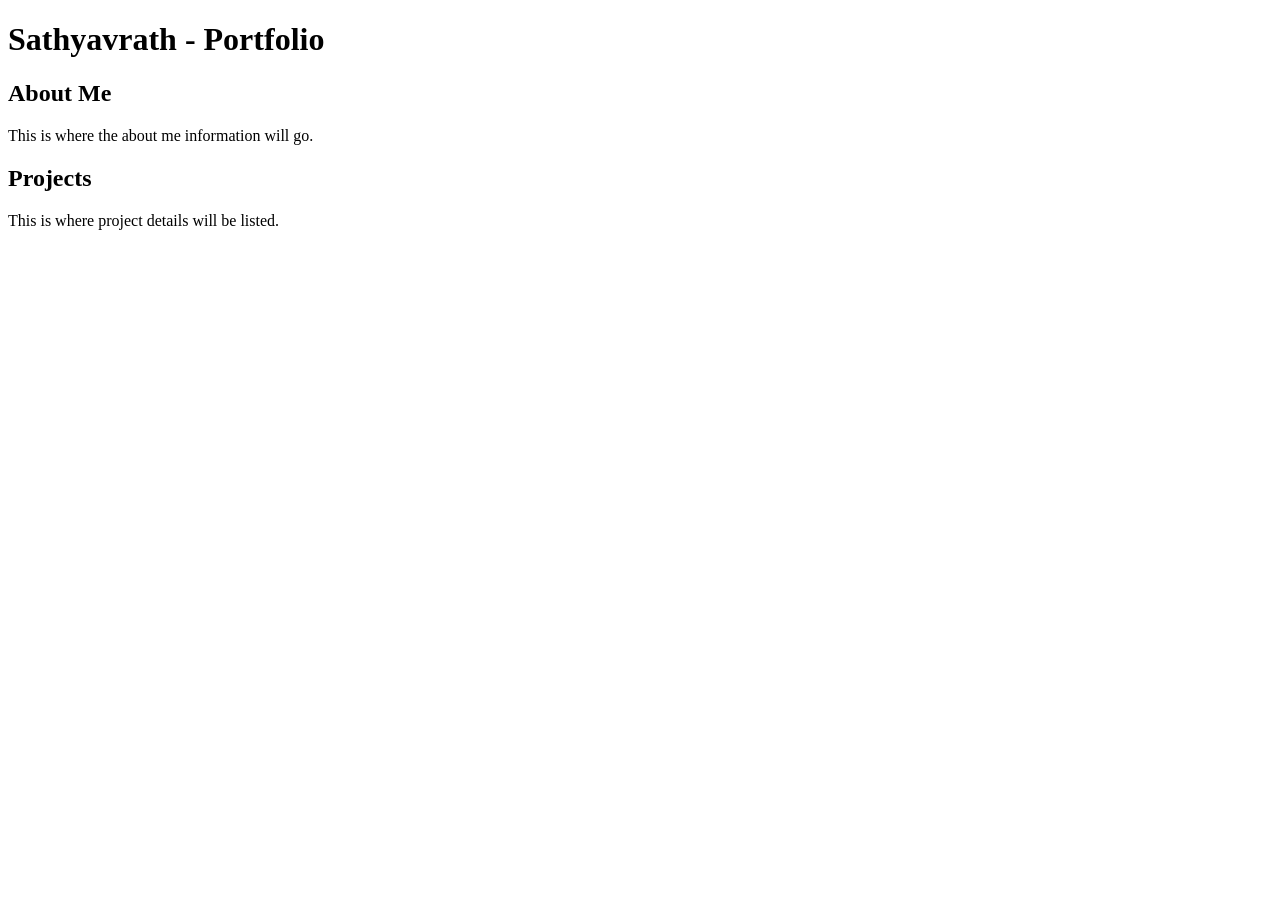
==== index.html @ 13d97978 "Create index.html" ====
<!DOCTYPE html>
    <html lang="en">
    <head>
        <meta charset="UTF-8">
        <meta name="viewport" content="width=device-width, initial-scale=1.0">
        <title>Sathyavrath - Portfolio</title>
    </head>
    <body>
        <header>
            <h1>Sathyavrath - Portfolio</h1>
        </header>
        <section id="about-me">
            <h2>About Me</h2>
            <p>This is where the about me information will go.</p>
        </section>
        <section id="projects">
            <h2>Projects</h2>
            <p>This is where project details will be listed.</p>
        </section>
    </body>
    </html>
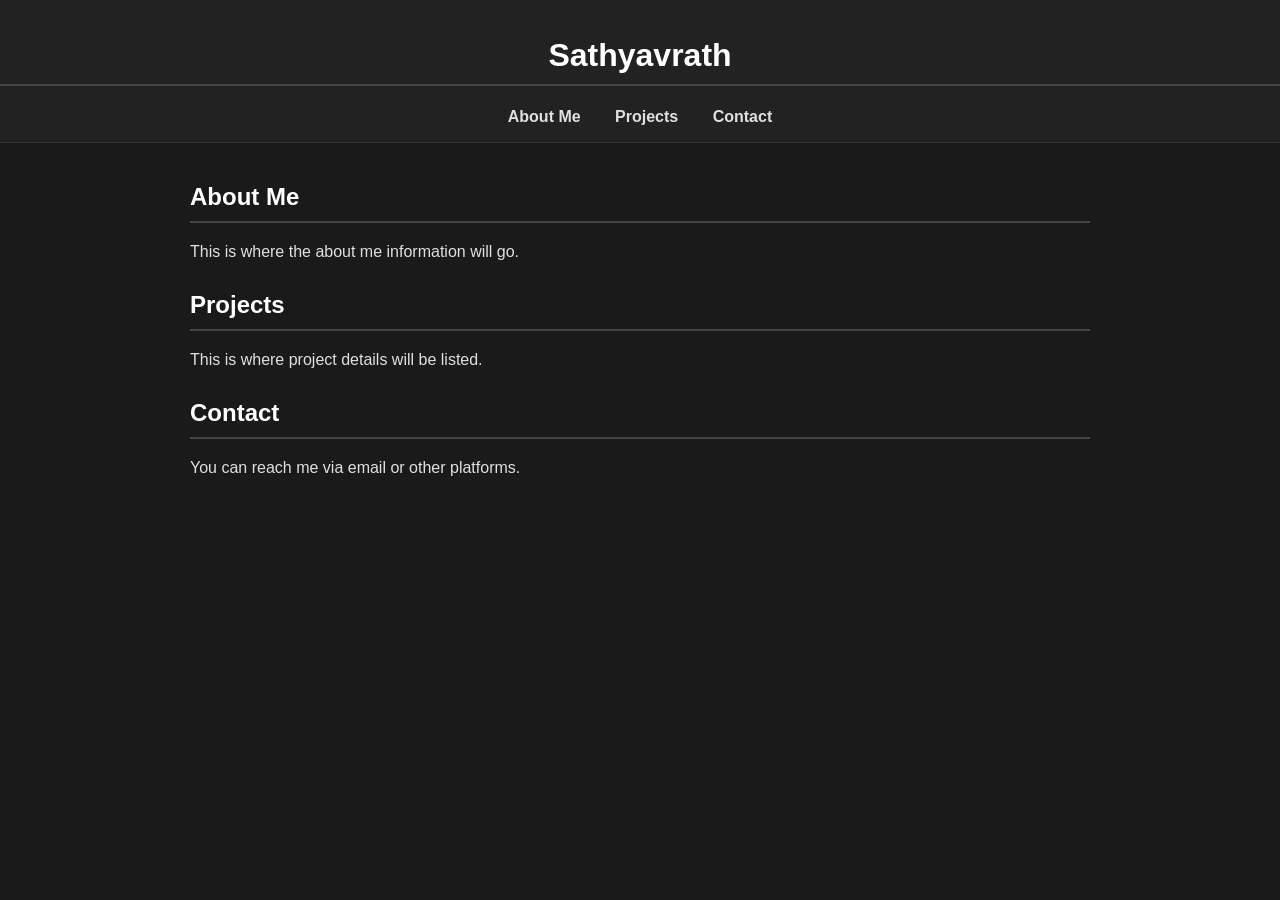
==== commit 350fcb6d: "Enhance portfolio layout and styling Added styling and structured layout for portfolio sections." ====
--- a/index.html
+++ b/index.html
@@ -4,18 +4,78 @@
         <meta charset="UTF-8">
         <meta name="viewport" content="width=device-width, initial-scale=1.0">
         <title>Sathyavrath - Portfolio</title>
+        <style>
+            body {
+                background-color: #1a1a1a;
+                color: #e0e0e0;
+                font-family: 'Segoe UI', Tahoma, Geneva, Verdana, sans-serif;
+                margin: 0;
+                padding: 0;
+            }
+            header {
+                background-color: #222;
+                padding: 1em 0;
+                text-align: center;
+                border-bottom: 1px solid #333;
+            }
+            nav a {
+                color: #e0e0e0;
+                margin: 0 15px;
+                text-decoration: none;
+                font-weight: bold;
+            }
+            nav a:hover {
+                color: #fff;
+                text-decoration: underline;
+            }
+            .container {
+                padding: 20px;
+                max-width: 900px;
+                margin: auto;
+            }
+            h1, h2 {
+                color: #fff;
+                border-bottom: 2px solid #444;
+                padding-bottom: 10px;
+            }
+            section {
+                margin-bottom: 30px;
+            }
+            .contact-info a {
+                color: #a0c4ff;
+                text-decoration: none;
+            }
+            .contact-info a:hover {
+                text-decoration: underline;
+            }
+        </style>
     </head>
     <body>
         <header>
-            <h1>Sathyavrath - Portfolio</h1>
+            <h1>Sathyavrath</h1>
+            <nav>
+                <a href="#about-me">About Me</a>
+                <a href="#projects">Projects</a>
+                <a href="#contact">Contact</a>
+            </nav>
         </header>
-        <section id="about-me">
-            <h2>About Me</h2>
-            <p>This is where the about me information will go.</p>
-        </section>
-        <section id="projects">
-            <h2>Projects</h2>
-            <p>This is where project details will be listed.</p>
-        </section>
+        <div class="container">
+            <section id="about-me">
+                <h2>About Me</h2>
+                <p>This is where the about me information will go.</p>
+            </section>
+            <section id="projects">
+                <h2>Projects</h2>
+                <p>This is where project details will be listed.</p>
+            </section>
+            <section id="contact">
+                <h2>Contact</h2>
+                <div class="contact-info">
+                    <p>You can reach me via email or other platforms.</p>
+                    <!-- Add contact links here -->
+                </div>
+            </section>
+        </div>
     </body>
     </html>
+    
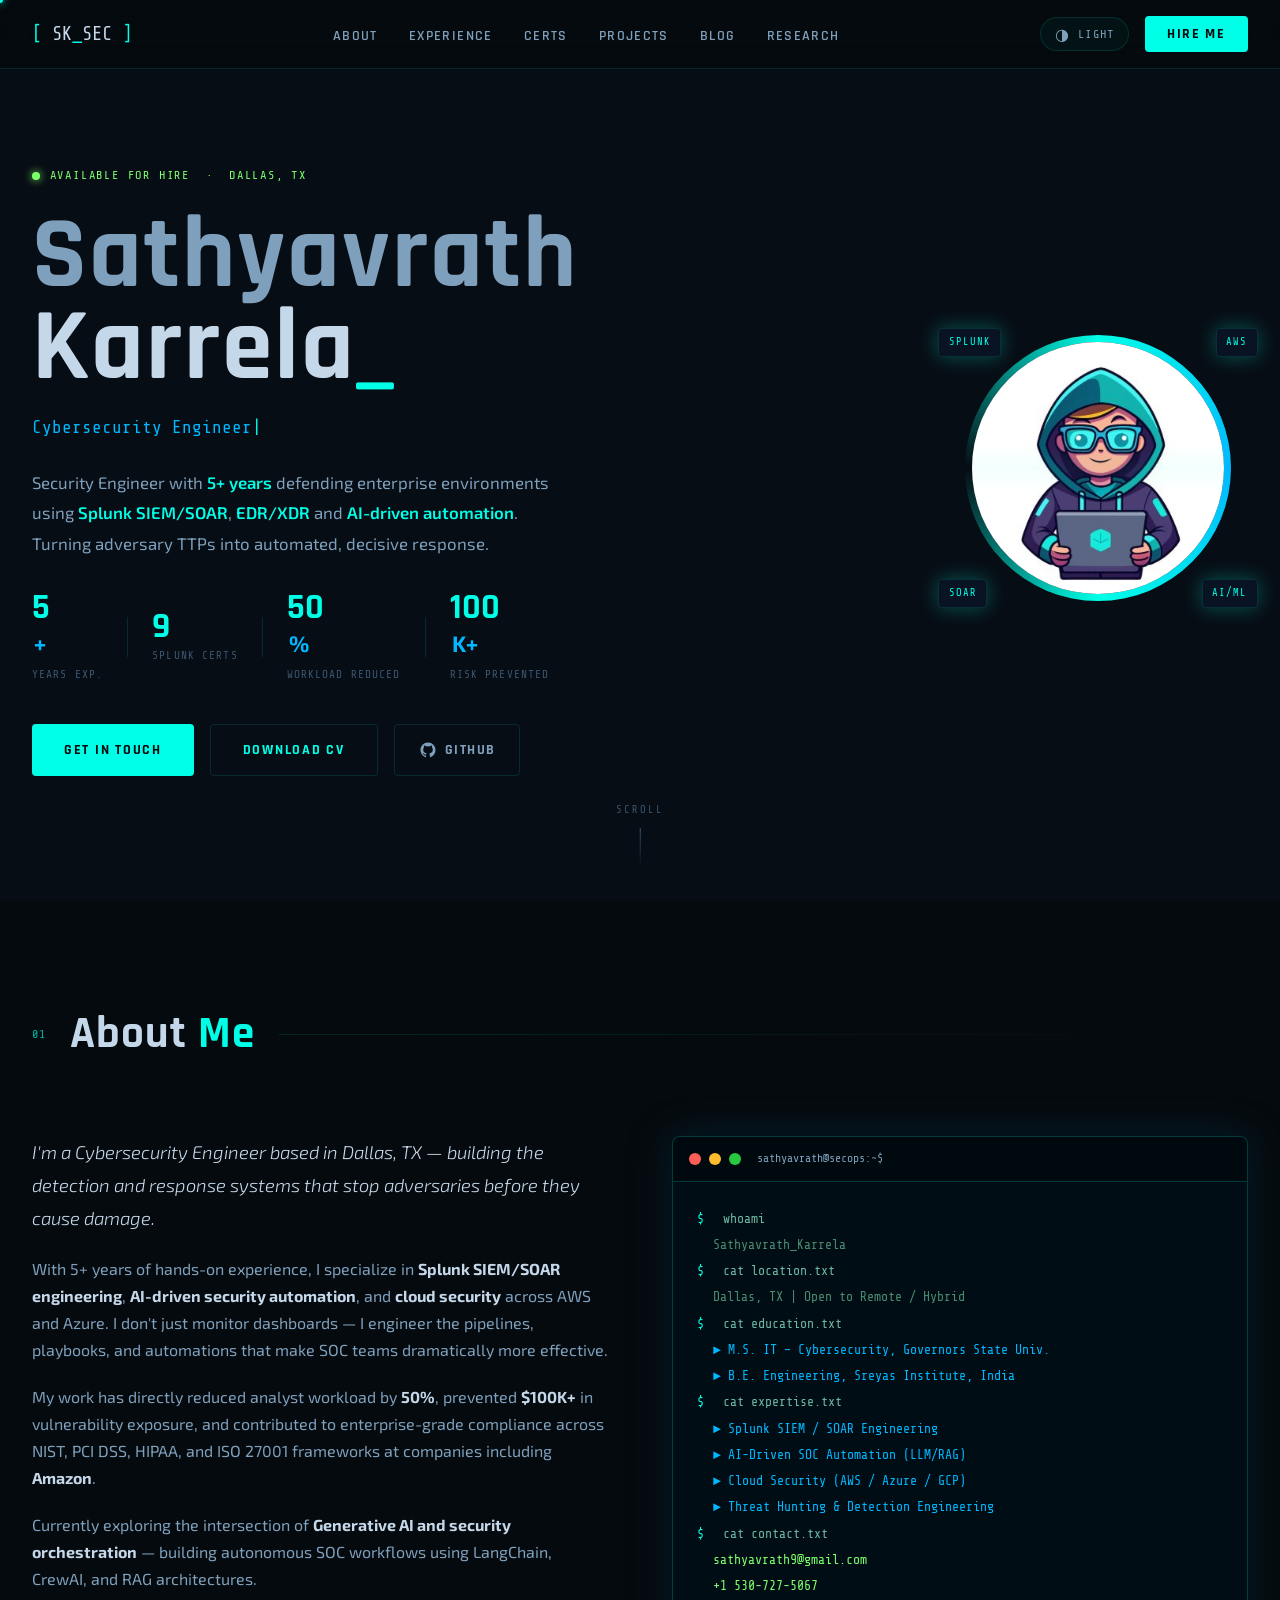
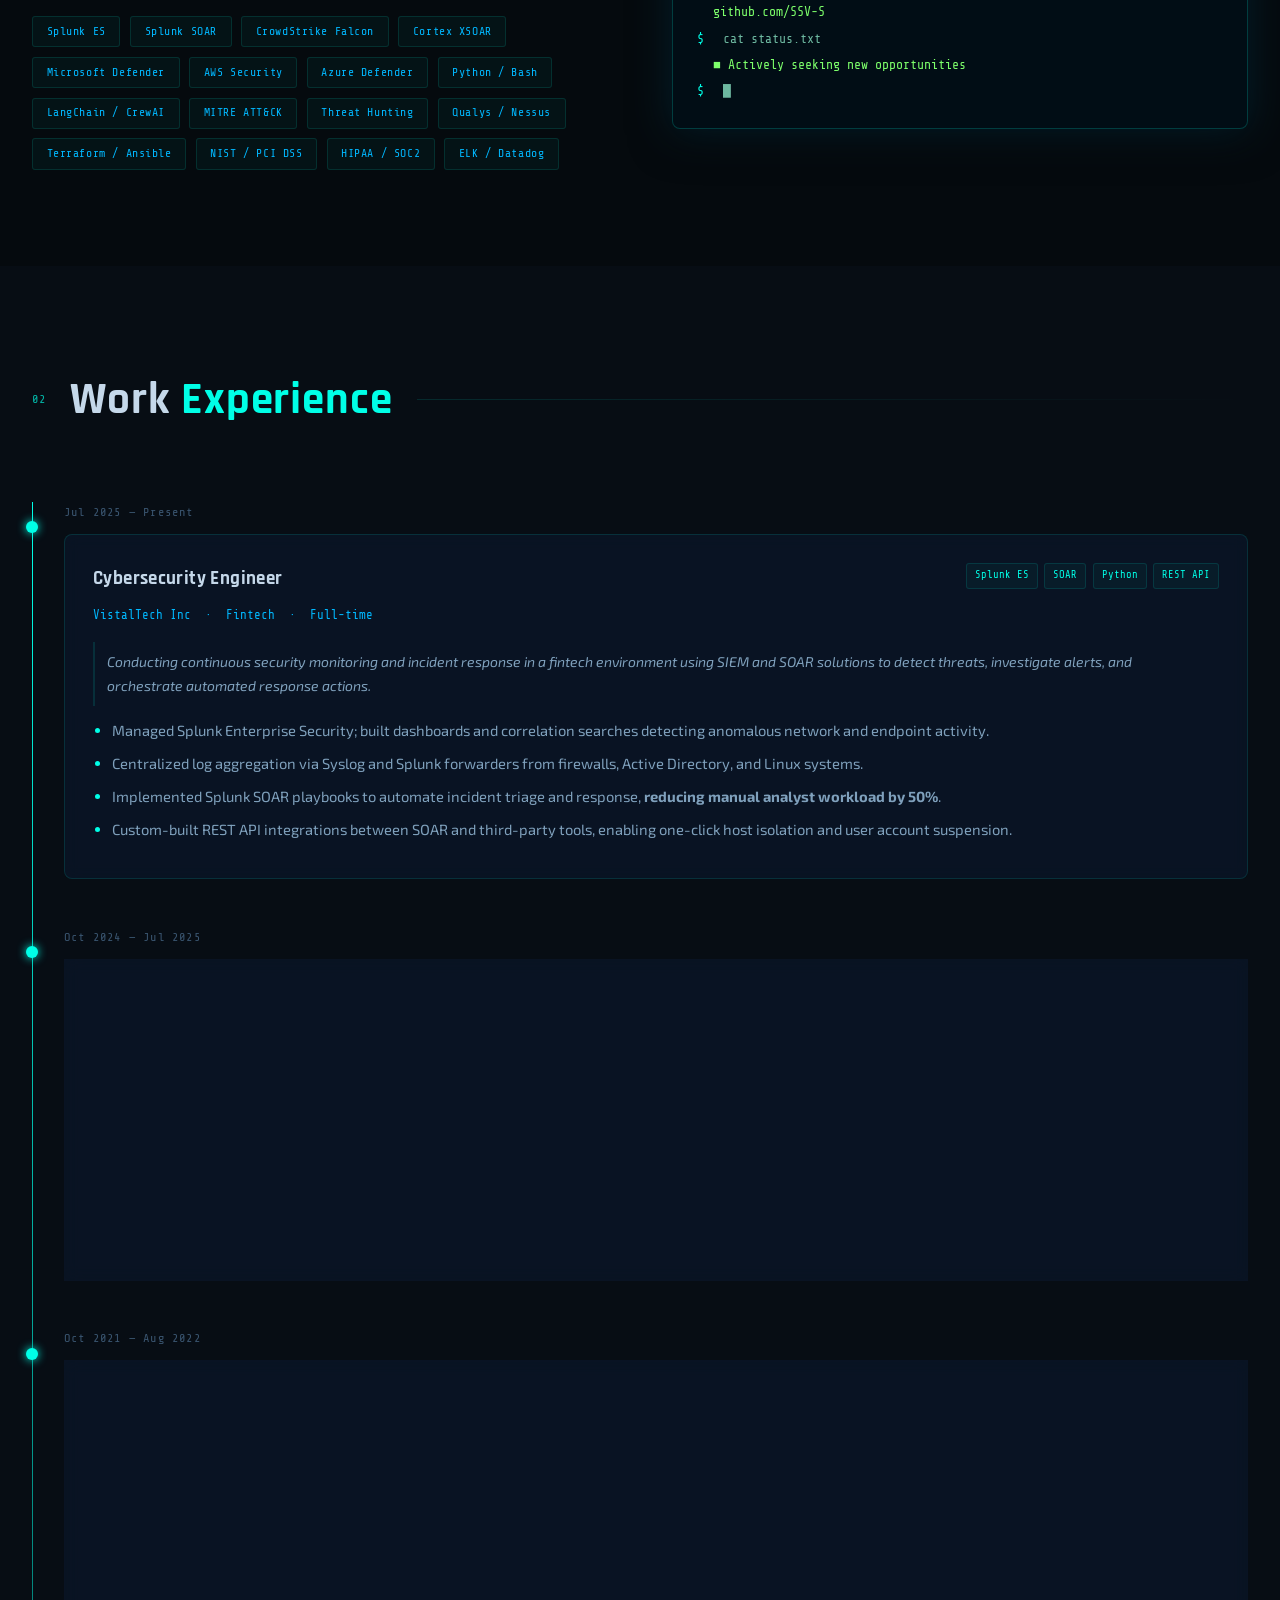
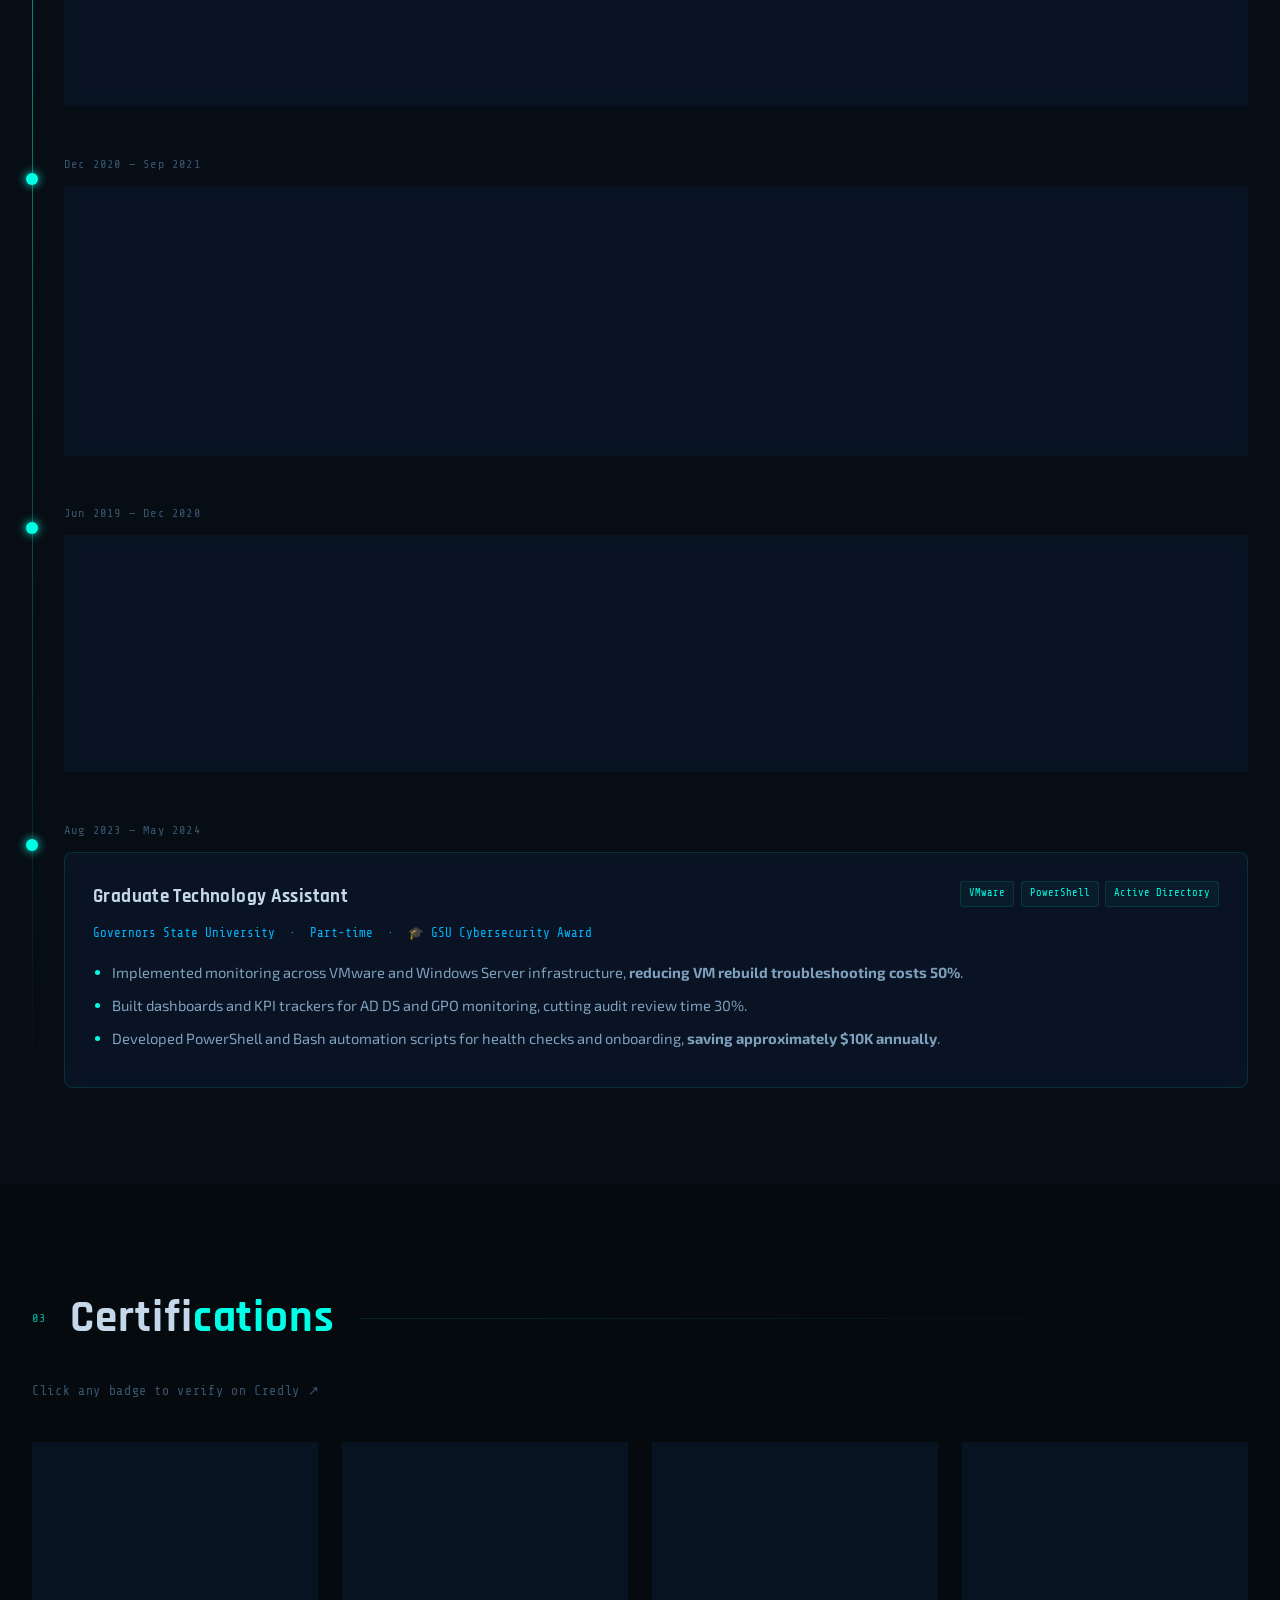
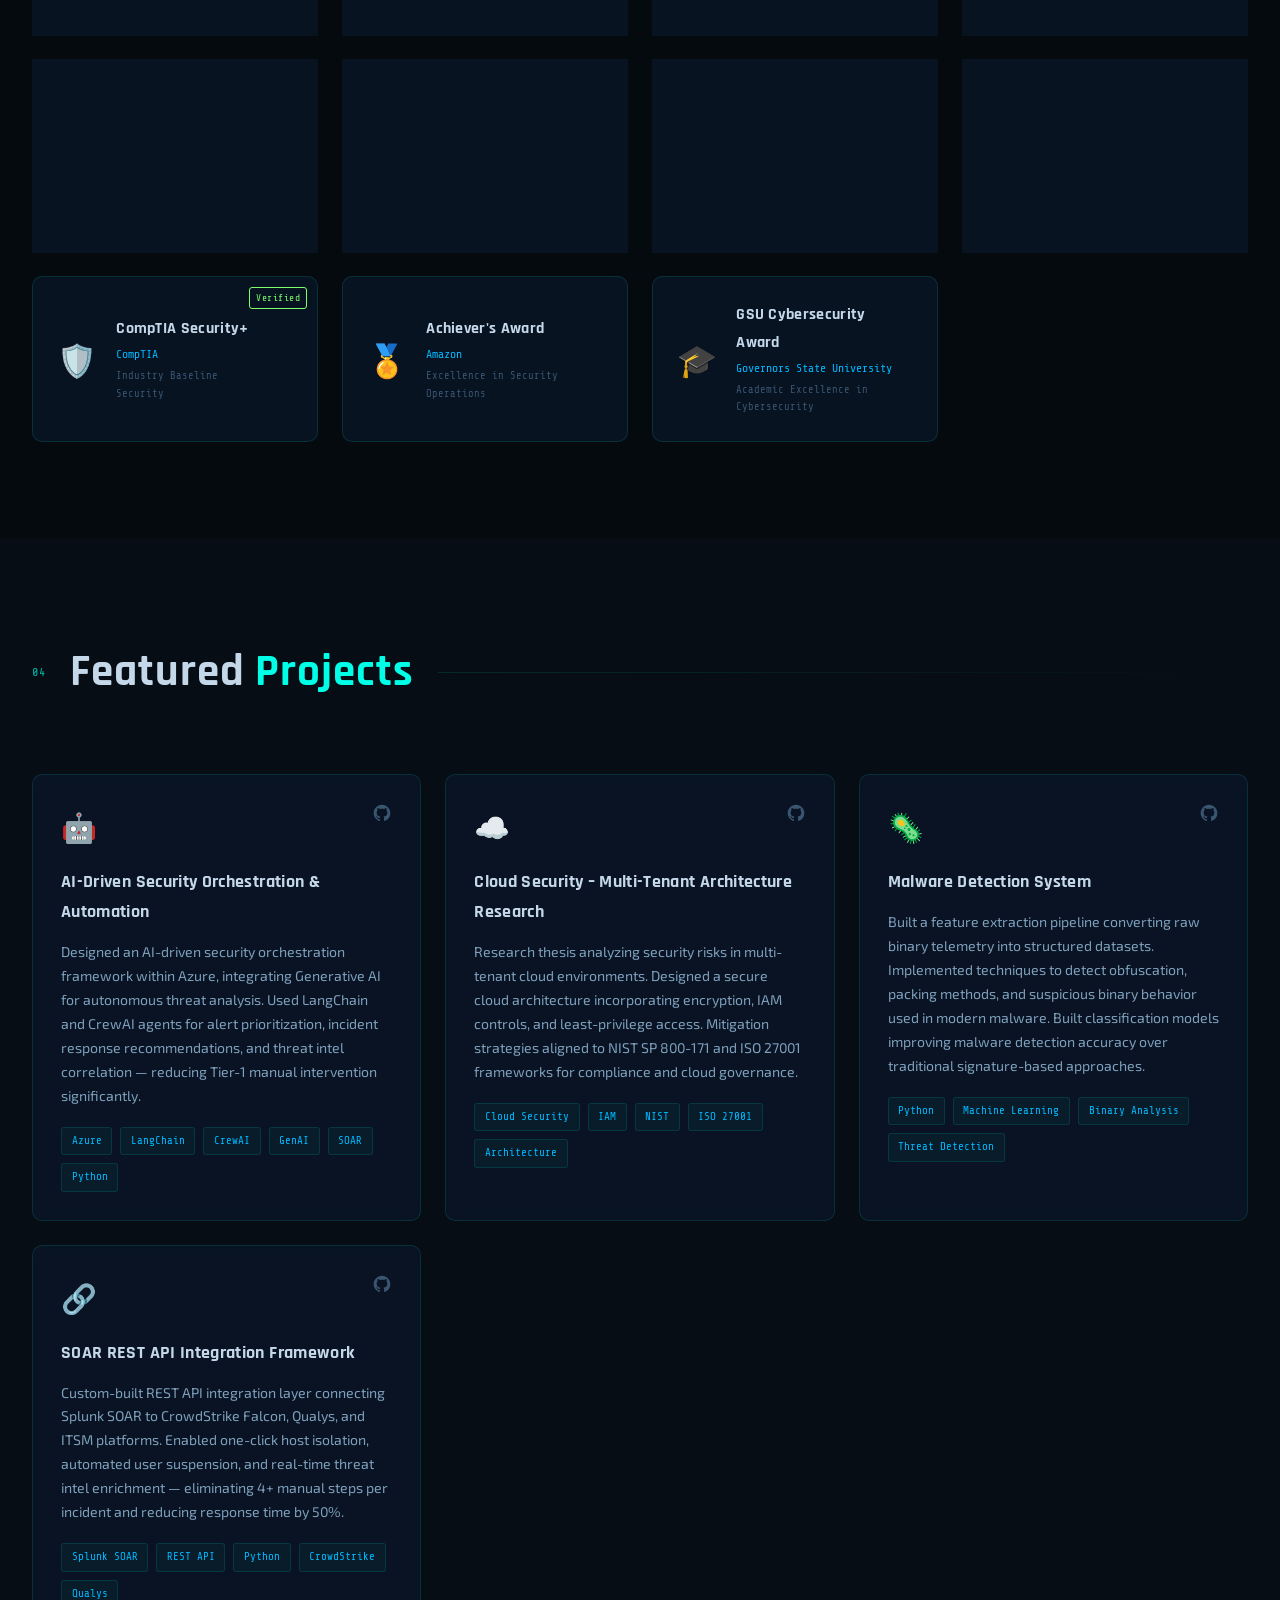
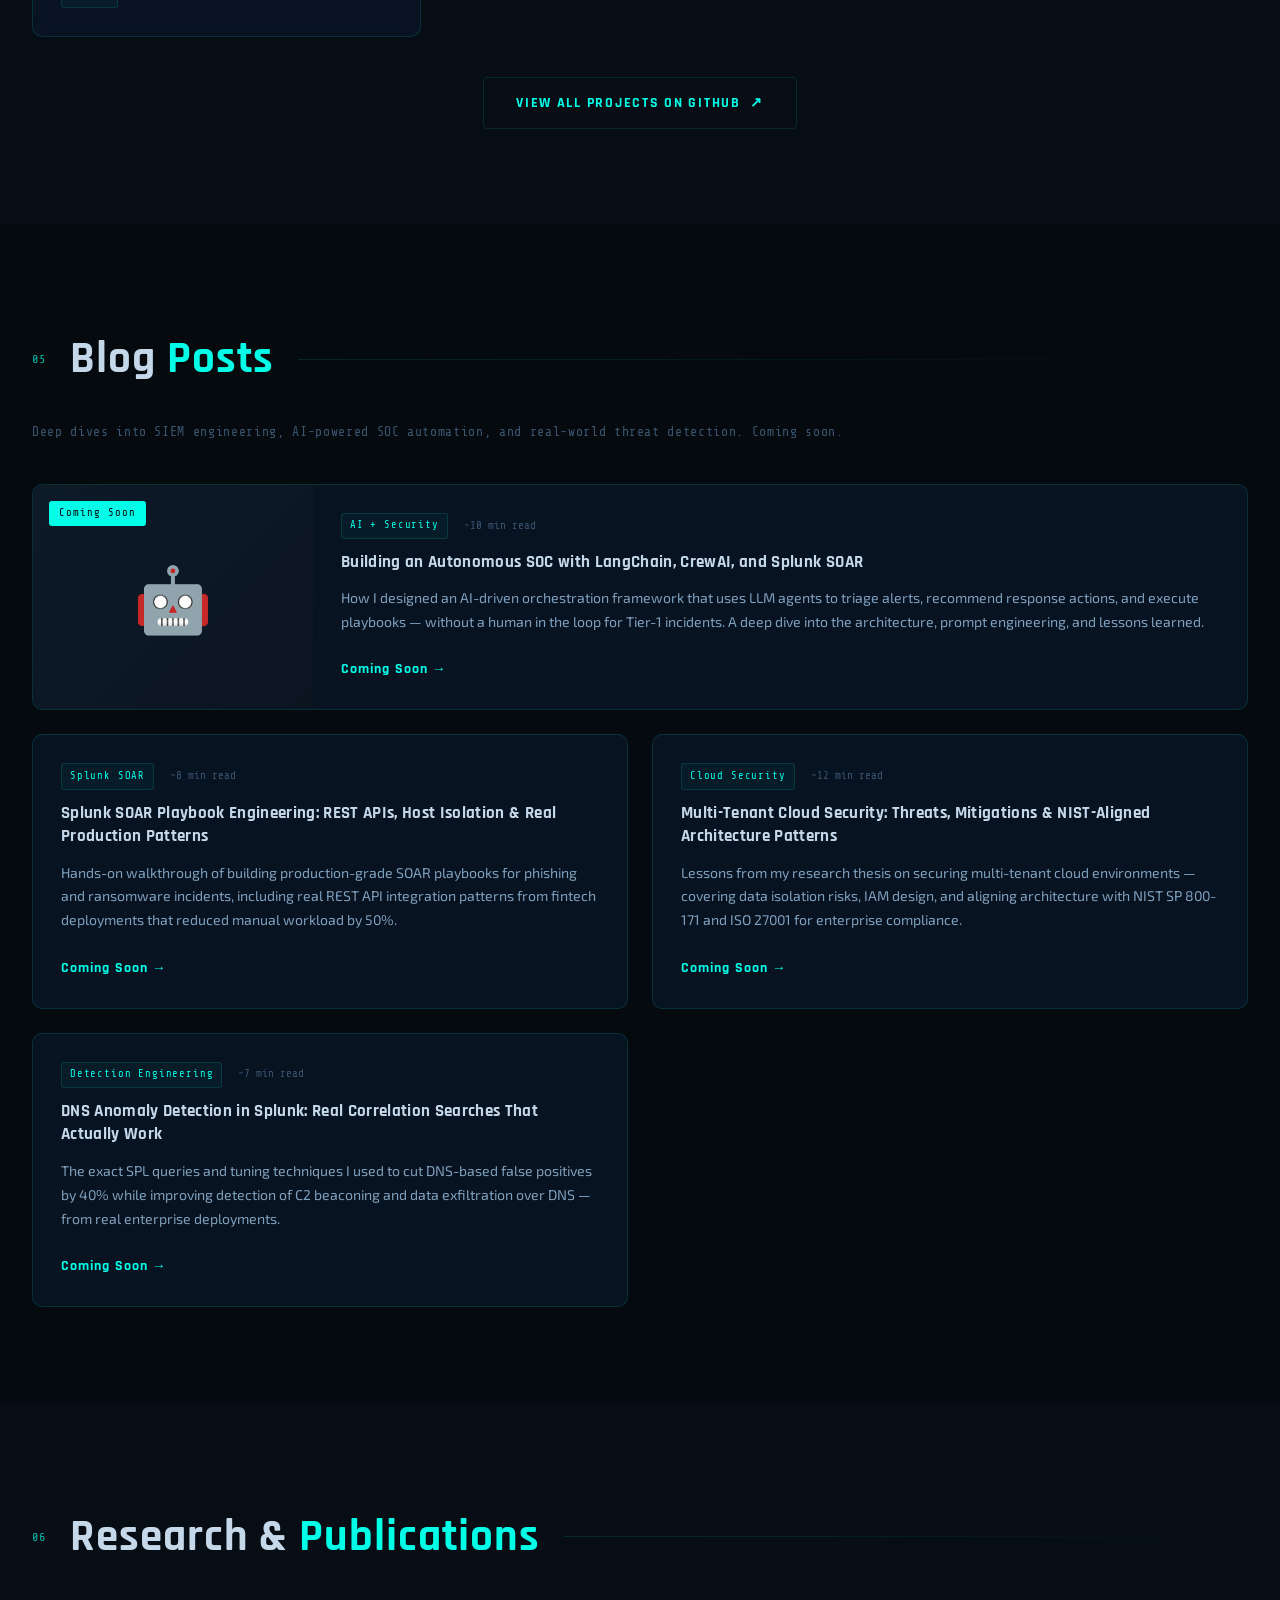
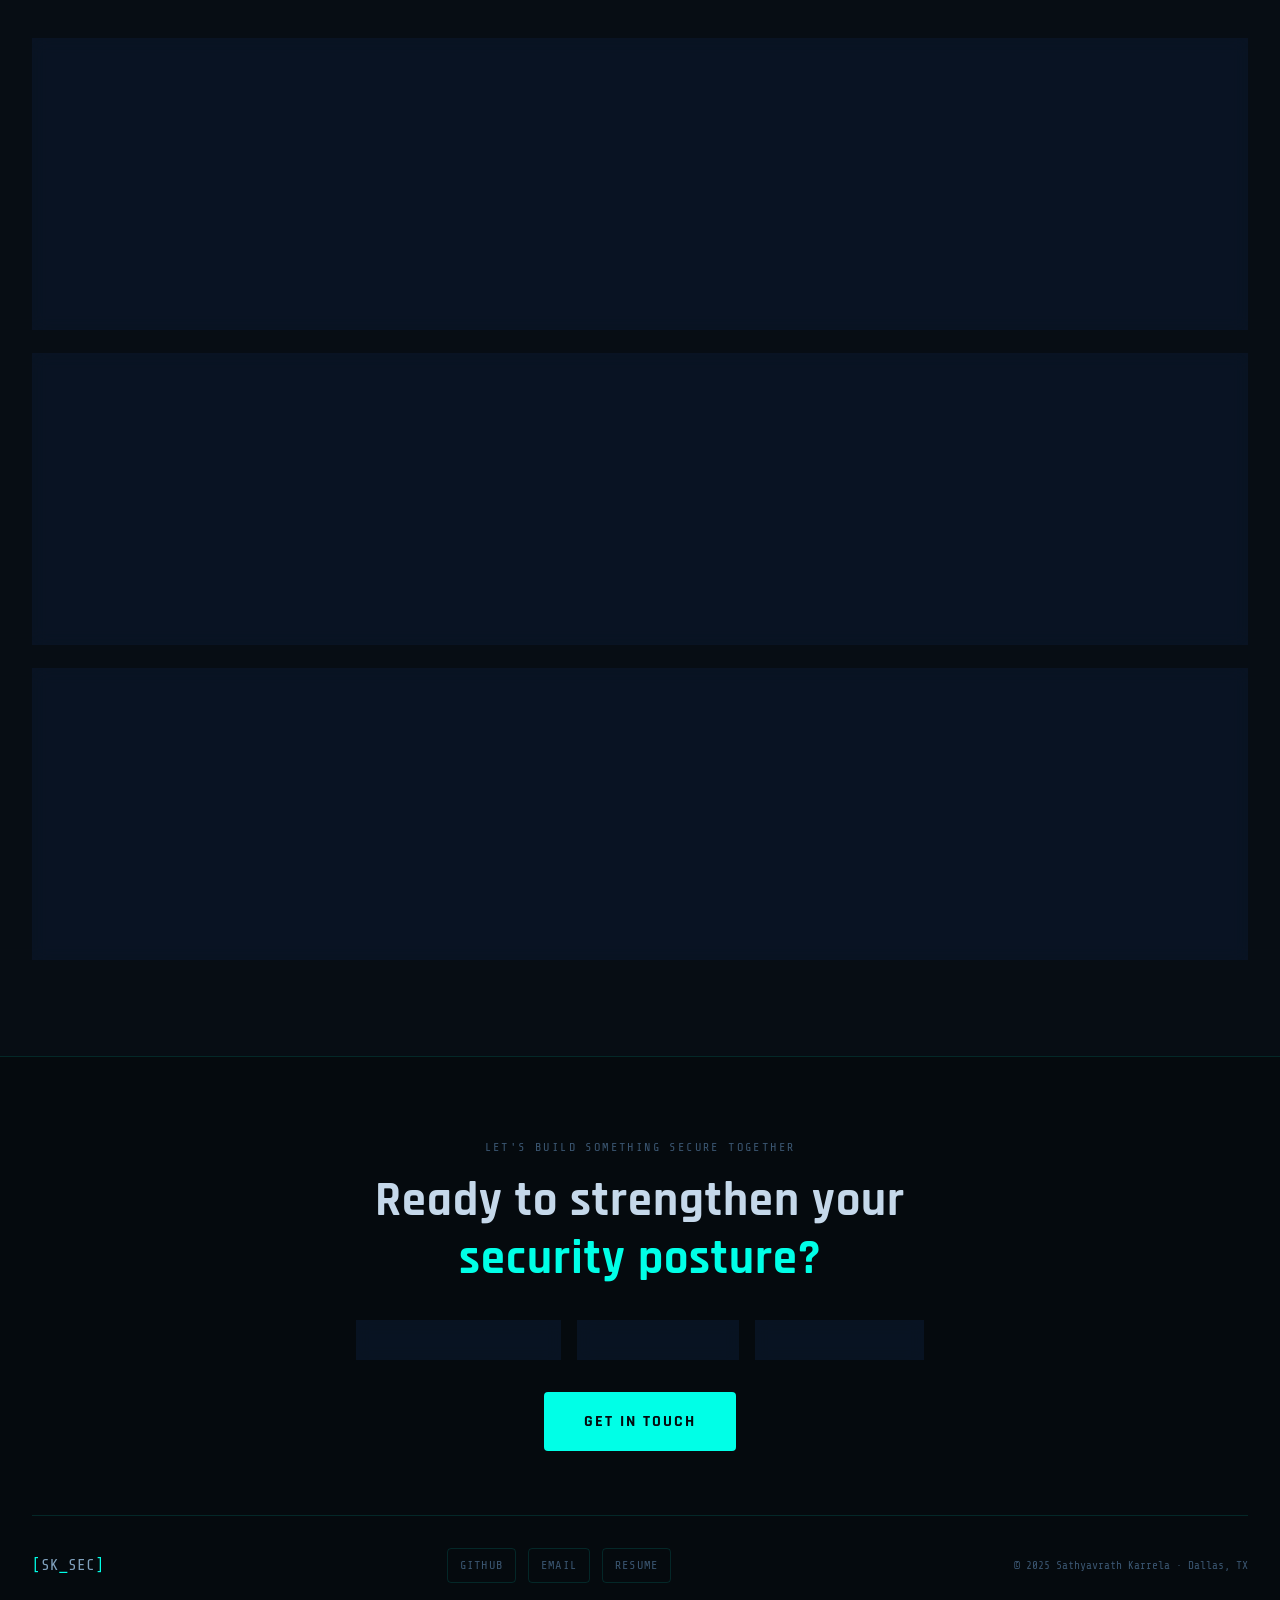
==== commit 60b8256c: "Add files via upload" ====
--- a/index.html
+++ b/index.html
@@ -1,81 +1,726 @@
 <!DOCTYPE html>
-    <html lang="en">
-    <head>
-        <meta charset="UTF-8">
-        <meta name="viewport" content="width=device-width, initial-scale=1.0">
-        <title>Sathyavrath - Portfolio</title>
-        <style>
-            body {
-                background-color: #1a1a1a;
-                color: #e0e0e0;
-                font-family: 'Segoe UI', Tahoma, Geneva, Verdana, sans-serif;
-                margin: 0;
-                padding: 0;
-            }
-            header {
-                background-color: #222;
-                padding: 1em 0;
-                text-align: center;
-                border-bottom: 1px solid #333;
-            }
-            nav a {
-                color: #e0e0e0;
-                margin: 0 15px;
-                text-decoration: none;
-                font-weight: bold;
-            }
-            nav a:hover {
-                color: #fff;
-                text-decoration: underline;
-            }
-            .container {
-                padding: 20px;
-                max-width: 900px;
-                margin: auto;
-            }
-            h1, h2 {
-                color: #fff;
-                border-bottom: 2px solid #444;
-                padding-bottom: 10px;
-            }
-            section {
-                margin-bottom: 30px;
-            }
-            .contact-info a {
-                color: #a0c4ff;
-                text-decoration: none;
-            }
-            .contact-info a:hover {
-                text-decoration: underline;
-            }
-        </style>
-    </head>
-    <body>
-        <header>
-            <h1>Sathyavrath</h1>
-            <nav>
-                <a href="#about-me">About Me</a>
-                <a href="#projects">Projects</a>
-                <a href="#contact">Contact</a>
-            </nav>
-        </header>
-        <div class="container">
-            <section id="about-me">
-                <h2>About Me</h2>
-                <p>This is where the about me information will go.</p>
-            </section>
-            <section id="projects">
-                <h2>Projects</h2>
-                <p>This is where project details will be listed.</p>
-            </section>
-            <section id="contact">
-                <h2>Contact</h2>
-                <div class="contact-info">
-                    <p>You can reach me via email or other platforms.</p>
-                    <!-- Add contact links here -->
-                </div>
-            </section>
-        </div>
-    </body>
-    </html>
-    
+<html lang="en" data-theme="dark">
+<head>
+  <meta charset="UTF-8" />
+  <meta name="viewport" content="width=device-width, initial-scale=1.0"/>
+  <title>Sathyavrath Karrela | Cybersecurity Engineer</title>
+  <meta name="description" content="Sathyavrath Karrela – Cybersecurity Engineer specializing in SIEM, SOAR, EDR/XDR, Cloud Security and AI-driven security automation. Dallas, TX."/>
+  <link rel="stylesheet" href="style.css" />
+  <link rel="preconnect" href="https://fonts.googleapis.com">
+  <link href="https://fonts.googleapis.com/css2?family=Share+Tech+Mono&family=Rajdhani:wght@400;500;600;700&family=Exo+2:ital,wght@0,200;0,300;0,400;0,600;0,700;1,300&display=swap" rel="stylesheet">
+</head>
+<body>
+
+  <canvas id="bg-canvas"></canvas>
+  <div id="cursor-dot"></div>
+  <div id="cursor-ring"></div>
+
+  <!-- ═══ NAVBAR ═══ -->
+  <nav id="navbar">
+    <div class="nav-inner">
+      <div class="nav-logo">
+        <span class="logo-bracket">[</span>
+        <span class="logo-text">SK<span class="logo-accent">_</span>SEC</span>
+        <span class="logo-bracket">]</span>
+      </div>
+      <ul class="nav-links">
+        <li><a href="#about">About</a></li>
+        <li><a href="#experience">Experience</a></li>
+        <li><a href="#certifications">Certs</a></li>
+        <li><a href="#projects">Projects</a></li>
+        <li><a href="#blogs">Blog</a></li>
+        <li><a href="#research">Research</a></li>
+      </ul>
+      <div class="nav-right">
+        <button id="theme-toggle" aria-label="Toggle theme">
+          <span class="theme-icon">◑</span>
+          <span class="theme-label">LIGHT</span>
+        </button>
+        <button class="nav-cta" onclick="document.getElementById('contact').scrollIntoView({behavior:'smooth'})">Hire Me</button>
+        <button class="hamburger" id="hamburger" aria-label="Menu">
+          <span></span><span></span><span></span>
+        </button>
+      </div>
+    </div>
+    <div class="mobile-menu" id="mobile-menu">
+      <a href="#about">About</a>
+      <a href="#experience">Experience</a>
+      <a href="#certifications">Certs</a>
+      <a href="#projects">Projects</a>
+      <a href="#blogs">Blog</a>
+      <a href="#research">Research</a>
+    </div>
+  </nav>
+
+  <!-- ═══ HERO ═══ -->
+  <section id="hero">
+    <div class="hero-inner">
+      <div class="hero-left">
+        <div class="hero-tag reveal">
+          <span class="tag-dot"></span>
+          AVAILABLE FOR HIRE &nbsp;·&nbsp; DALLAS, TX
+        </div>
+        <h1 class="hero-name reveal">
+          <span class="line1">Sathyavrath</span>
+          <span class="line2">Karrela<span class="cursor-blink">_</span></span>
+        </h1>
+        <div class="hero-title reveal">
+          <span class="typed-wrapper"><span id="typed-text"></span></span>
+        </div>
+        <p class="hero-desc reveal">
+          Security Engineer with <span class="accent">5+ years</span> defending enterprise environments using
+          <span class="accent">Splunk SIEM/SOAR</span>, <span class="accent">EDR/XDR</span> and
+          <span class="accent">AI-driven automation</span>. Turning adversary TTPs into automated, decisive response.
+        </p>
+        <div class="hero-stats reveal">
+          <div class="stat">
+            <span class="stat-num" data-count="5">0</span><span class="stat-sym">+</span>
+            <span class="stat-label">Years Exp.</span>
+          </div>
+          <div class="stat-divider"></div>
+          <div class="stat">
+            <span class="stat-num" data-count="9">0</span>
+            <span class="stat-label">Splunk Certs</span>
+          </div>
+          <div class="stat-divider"></div>
+          <div class="stat">
+            <span class="stat-num" data-count="50">0</span><span class="stat-sym">%</span>
+            <span class="stat-label">Workload Reduced</span>
+          </div>
+          <div class="stat-divider"></div>
+          <div class="stat">
+            <span class="stat-num" data-count="100">0</span><span class="stat-sym">K+</span>
+            <span class="stat-label">Risk Prevented</span>
+          </div>
+        </div>
+        <div class="hero-cta reveal">
+          <a href="mailto:sathyavrath9@gmail.com" class="btn-primary">Get In Touch</a>
+          <a href="CybersecurityEngineer.pdf" class="btn-secondary" download>Download CV</a>
+          <a href="https://github.com/SSV-S" target="_blank" class="btn-ghost">
+            <svg viewBox="0 0 24 24" fill="currentColor" width="18" height="18"><path d="M12 2C6.477 2 2 6.484 2 12.017c0 4.425 2.865 8.18 6.839 9.504.5.092.682-.217.682-.483 0-.237-.008-.868-.013-1.703-2.782.605-3.369-1.343-3.369-1.343-.454-1.158-1.11-1.466-1.11-1.466-.908-.62.069-.608.069-.608 1.003.07 1.531 1.032 1.531 1.032.892 1.53 2.341 1.088 2.91.832.092-.647.35-1.088.636-1.338-2.22-.253-4.555-1.113-4.555-4.951 0-1.093.39-1.988 1.029-2.688-.103-.253-.446-1.272.098-2.65 0 0 .84-.27 2.75 1.026A9.564 9.564 0 0112 6.844c.85.004 1.705.115 2.504.337 1.909-1.296 2.747-1.027 2.747-1.027.546 1.379.202 2.398.1 2.651.64.7 1.028 1.595 1.028 2.688 0 3.848-2.339 4.695-4.566 4.943.359.309.678.92.678 1.855 0 1.338-.012 2.419-.012 2.747 0 .268.18.58.688.482A10.019 10.019 0 0022 12.017C22 6.484 17.522 2 12 2z"/></svg>
+            GitHub
+          </a>
+        </div>
+      </div>
+      <div class="hero-right reveal">
+        <div class="photo-frame">
+          <div class="photo-hex">
+            <div class="hex-border"></div>
+            <div class="photo-inner">
+              <img src="photo.png" alt="Sathyavrath Karrela" />
+            </div>
+            <div class="hex-scan"></div>
+          </div>
+          <div class="photo-badge badge-tl">SPLUNK</div>
+          <div class="photo-badge badge-tr">AWS</div>
+          <div class="photo-badge badge-bl">SOAR</div>
+          <div class="photo-badge badge-br">AI/ML</div>
+        </div>
+      </div>
+    </div>
+    <div class="scroll-hint">
+      <span>SCROLL</span>
+      <div class="scroll-line"></div>
+    </div>
+  </section>
+
+  <!-- ═══ ABOUT ═══ -->
+  <section id="about">
+    <div class="section-inner">
+      <div class="section-header reveal">
+        <span class="section-num">01</span>
+        <h2>About <span class="accent">Me</span></h2>
+        <div class="header-line"></div>
+      </div>
+      <div class="about-grid">
+        <div class="about-text reveal">
+          <p class="about-lead">
+            I'm a Cybersecurity Engineer based in Dallas, TX — building the detection and response systems that stop adversaries before they cause damage.
+          </p>
+          <p>
+            With 5+ years of hands-on experience, I specialize in <strong>Splunk SIEM/SOAR engineering</strong>,
+            <strong>AI-driven security automation</strong>, and <strong>cloud security</strong> across AWS and Azure.
+            I don't just monitor dashboards — I engineer the pipelines, playbooks, and automations that make SOC teams dramatically more effective.
+          </p>
+          <p>
+            My work has directly reduced analyst workload by <strong>50%</strong>, prevented <strong>$100K+</strong> in vulnerability exposure,
+            and contributed to enterprise-grade compliance across NIST, PCI DSS, HIPAA, and ISO 27001 frameworks at companies including <strong>Amazon</strong>.
+          </p>
+          <p>
+            Currently exploring the intersection of <strong>Generative AI and security orchestration</strong> — building autonomous SOC workflows using LangChain, CrewAI, and RAG architectures.
+          </p>
+          <div class="skills-grid">
+            <div class="skill-tag">Splunk ES</div>
+            <div class="skill-tag">Splunk SOAR</div>
+            <div class="skill-tag">CrowdStrike Falcon</div>
+            <div class="skill-tag">Cortex XSOAR</div>
+            <div class="skill-tag">Microsoft Defender</div>
+            <div class="skill-tag">AWS Security</div>
+            <div class="skill-tag">Azure Defender</div>
+            <div class="skill-tag">Python / Bash</div>
+            <div class="skill-tag">LangChain / CrewAI</div>
+            <div class="skill-tag">MITRE ATT&CK</div>
+            <div class="skill-tag">Threat Hunting</div>
+            <div class="skill-tag">Qualys / Nessus</div>
+            <div class="skill-tag">Terraform / Ansible</div>
+            <div class="skill-tag">NIST / PCI DSS</div>
+            <div class="skill-tag">HIPAA / SOC2</div>
+            <div class="skill-tag">ELK / Datadog</div>
+          </div>
+        </div>
+        <div class="about-terminal reveal">
+          <div class="terminal-header">
+            <span class="t-dot red"></span>
+            <span class="t-dot yellow"></span>
+            <span class="t-dot green"></span>
+            <span class="t-title">sathyavrath@secops:~$</span>
+          </div>
+          <div class="terminal-body" id="terminal-body">
+            <div class="t-line"><span class="t-prompt">$</span> whoami</div>
+            <div class="t-output">Sathyavrath_Karrela</div>
+            <div class="t-line"><span class="t-prompt">$</span> cat location.txt</div>
+            <div class="t-output">Dallas, TX  |  Open to Remote / Hybrid</div>
+            <div class="t-line"><span class="t-prompt">$</span> cat education.txt</div>
+            <div class="t-output t-accent">► M.S. IT – Cybersecurity, Governors State Univ.</div>
+            <div class="t-output t-accent">► B.E. Engineering, Sreyas Institute, India</div>
+            <div class="t-line"><span class="t-prompt">$</span> cat expertise.txt</div>
+            <div class="t-output t-accent">► Splunk SIEM / SOAR Engineering</div>
+            <div class="t-output t-accent">► AI-Driven SOC Automation (LLM/RAG)</div>
+            <div class="t-output t-accent">► Cloud Security (AWS / Azure / GCP)</div>
+            <div class="t-output t-accent">► Threat Hunting & Detection Engineering</div>
+            <div class="t-line"><span class="t-prompt">$</span> cat contact.txt</div>
+            <div class="t-output t-green">sathyavrath9@gmail.com</div>
+            <div class="t-output t-green">+1 530-727-5067</div>
+            <div class="t-output t-green">github.com/SSV-S</div>
+            <div class="t-line"><span class="t-prompt">$</span> cat status.txt</div>
+            <div class="t-output t-green">■ Actively seeking new opportunities</div>
+            <div class="t-line"><span class="t-prompt">$</span> <span class="blink-cursor">█</span></div>
+          </div>
+        </div>
+      </div>
+    </div>
+  </section>
+
+  <!-- ═══ EXPERIENCE ═══ -->
+  <section id="experience">
+    <div class="section-inner">
+      <div class="section-header reveal">
+        <span class="section-num">02</span>
+        <h2>Work <span class="accent">Experience</span></h2>
+        <div class="header-line"></div>
+      </div>
+      <div class="timeline">
+
+        <div class="timeline-item reveal">
+          <div class="tl-dot"></div>
+          <div class="tl-date">Jul 2025 — Present</div>
+          <div class="tl-card">
+            <div class="tl-top">
+              <div>
+                <h3 class="tl-role">Cybersecurity Engineer</h3>
+                <span class="tl-company">VistalTech Inc &nbsp;·&nbsp; Fintech &nbsp;·&nbsp; Full-time</span>
+              </div>
+              <div class="tl-tags">
+                <span>Splunk ES</span><span>SOAR</span><span>Python</span><span>REST API</span>
+              </div>
+            </div>
+            <p class="tl-desc">Conducting continuous security monitoring and incident response in a fintech environment using SIEM and SOAR solutions to detect threats, investigate alerts, and orchestrate automated response actions.</p>
+            <ul class="tl-bullets">
+              <li>Managed Splunk Enterprise Security; built dashboards and correlation searches detecting anomalous network and endpoint activity.</li>
+              <li>Centralized log aggregation via Syslog and Splunk forwarders from firewalls, Active Directory, and Linux systems.</li>
+              <li>Implemented Splunk SOAR playbooks to automate incident triage and response, <strong>reducing manual analyst workload by 50%</strong>.</li>
+              <li>Custom-built REST API integrations between SOAR and third-party tools, enabling one-click host isolation and user account suspension.</li>
+            </ul>
+          </div>
+        </div>
+
+        <div class="timeline-item reveal">
+          <div class="tl-dot"></div>
+          <div class="tl-date">Oct 2024 — Jul 2025</div>
+          <div class="tl-card">
+            <div class="tl-top">
+              <div>
+                <h3 class="tl-role">Associate Splunk Security Consultant</h3>
+                <span class="tl-company">Prudent Technologies and Consulting &nbsp;·&nbsp; Full-time</span>
+              </div>
+              <div class="tl-tags">
+                <span>Splunk</span><span>EDR</span><span>Python</span><span>DNS Security</span>
+              </div>
+            </div>
+            <p class="tl-desc">Managed Splunk components and implemented threat detection use cases to enhance enterprise security monitoring across client environments.</p>
+            <ul class="tl-bullets">
+              <li>Developed Python scripts to integrate SIEM with EDR, Firewall, and Threat Intel platforms via REST APIs.</li>
+              <li>Tuned Splunk dashboards and correlation searches detecting DNS anomalies, <strong>improving incident response time by 30%</strong>.</li>
+              <li>Configured DMARC, SPF, and DKIM policies with DNS security controls reducing spoofed email threats.</li>
+              <li>Performed digital forensics on host and network logs; collaborated with cross-functional teams on remediation strategies.</li>
+            </ul>
+          </div>
+        </div>
+
+        <div class="timeline-item reveal">
+          <div class="tl-dot"></div>
+          <div class="tl-date">Oct 2021 — Aug 2022</div>
+          <div class="tl-card">
+            <div class="tl-top">
+              <div>
+                <h3 class="tl-role">Cybersecurity Analyst – Account Security & Risk</h3>
+                <span class="tl-company">Amazon &nbsp;·&nbsp; Full-time &nbsp;·&nbsp; 🏆 Achiever's Award</span>
+              </div>
+              <div class="tl-tags">
+                <span>Splunk</span><span>AWS CloudTrail</span><span>IAM</span><span>Phishing IR</span>
+              </div>
+            </div>
+            <p class="tl-desc">Supported enterprise account security operations by monitoring account health metrics, enforcing policy compliance, and assisting with remediation and incident response to protect platform integrity.</p>
+            <ul class="tl-bullets">
+              <li>Integrated Splunk detections into phishing triage, <strong>reducing downtime 25% and preventing ~$100K in vulnerability exposure</strong>.</li>
+              <li>Partnered with IAM and infrastructure teams to onboard AWS CloudTrail and retail logs into Splunk, reducing audit effort 20%.</li>
+              <li>Developed Splunk playbooks for phishing and compliance incidents, reducing mean time to resolution 35%.</li>
+              <li>Detected <strong>15+ hidden security threats</strong> via proactive hypothesis-based threat hunting using Splunk SIEM telemetry.</li>
+            </ul>
+          </div>
+        </div>
+
+        <div class="timeline-item reveal">
+          <div class="tl-dot"></div>
+          <div class="tl-date">Dec 2020 — Sep 2021</div>
+          <div class="tl-card">
+            <div class="tl-top">
+              <div>
+                <h3 class="tl-role">Security Analyst</h3>
+                <span class="tl-company">Universal Financials &nbsp;·&nbsp; Full-time</span>
+              </div>
+              <div class="tl-tags">
+                <span>Pen Testing</span><span>Splunk</span><span>RBAC/MFA</span><span>TLS</span>
+              </div>
+            </div>
+            <ul class="tl-bullets">
+              <li>Conducted payment gateway penetration testing; identified SQL injection and insecure deserialization flaws, reducing fraud exposure.</li>
+              <li>Enforced TLS 1.2+ and AES-256 encryption standards across applications and payment systems, <strong>reducing breach risk 35%</strong>.</li>
+              <li>Implemented RBAC and MFA across user accounts and administrative systems, reducing unauthorized access attempts 40%.</li>
+              <li>Optimized Splunk SIEM rules and detection logic, improving security detection accuracy 25%.</li>
+            </ul>
+          </div>
+        </div>
+
+        <div class="timeline-item reveal">
+          <div class="tl-dot"></div>
+          <div class="tl-date">Jun 2019 — Dec 2020</div>
+          <div class="tl-card">
+            <div class="tl-top">
+              <div>
+                <h3 class="tl-role">Security Operations Analyst</h3>
+                <span class="tl-company">CitiusTech &nbsp;·&nbsp; Full-time &nbsp;·&nbsp; Healthcare Security</span>
+              </div>
+              <div class="tl-tags">
+                <span>Qualys</span><span>Nessus</span><span>HIPAA</span><span>SAST/DAST</span>
+              </div>
+            </div>
+            <ul class="tl-bullets">
+              <li>Managed vulnerabilities using Qualys and Nessus across healthcare applications, identifying <strong>100+ high-risk HIPAA/HITRUST issues</strong>.</li>
+              <li>Conducted SAST and DAST testing, remediating 80% of critical findings before production deployment.</li>
+              <li>Strengthened TLS/SSL configurations, key management, and certificate rotation processes meeting compliance standards.</li>
+            </ul>
+          </div>
+        </div>
+
+        <div class="timeline-item reveal">
+          <div class="tl-dot"></div>
+          <div class="tl-date">Aug 2023 — May 2024</div>
+          <div class="tl-card">
+            <div class="tl-top">
+              <div>
+                <h3 class="tl-role">Graduate Technology Assistant</h3>
+                <span class="tl-company">Governors State University &nbsp;·&nbsp; Part-time &nbsp;·&nbsp; 🎓 GSU Cybersecurity Award</span>
+              </div>
+              <div class="tl-tags">
+                <span>VMware</span><span>PowerShell</span><span>Active Directory</span>
+              </div>
+            </div>
+            <ul class="tl-bullets">
+              <li>Implemented monitoring across VMware and Windows Server infrastructure, <strong>reducing VM rebuild troubleshooting costs 50%</strong>.</li>
+              <li>Built dashboards and KPI trackers for AD DS and GPO monitoring, cutting audit review time 30%.</li>
+              <li>Developed PowerShell and Bash automation scripts for health checks and onboarding, <strong>saving approximately $10K annually</strong>.</li>
+            </ul>
+          </div>
+        </div>
+
+      </div>
+    </div>
+  </section>
+
+  <!-- ═══ CERTIFICATIONS ═══ -->
+  <section id="certifications">
+    <div class="section-inner">
+      <div class="section-header reveal">
+        <span class="section-num">03</span>
+        <h2>Certifi<span class="accent">cations</span></h2>
+        <div class="header-line"></div>
+      </div>
+      <p class="section-sub reveal">Click any badge to verify on Credly ↗</p>
+      <div class="certs-grid">
+
+        <a href="https://www.credly.com/badges/daa12eb7-148f-4d47-b3cc-8a0ef781a250" target="_blank" rel="noopener" class="cert-card reveal">
+          <div class="cert-glow"></div>
+          <div class="cert-icon">🏆</div>
+          <div class="cert-body">
+            <h3>Splunk Enterprise Certified Architect</h3>
+            <span class="cert-issuer">Splunk &nbsp;·&nbsp; Highest Level</span>
+            <span class="cert-date">Enterprise Architecture</span>
+          </div>
+          <div class="cert-arrow">↗</div>
+          <div class="cert-badge">Verified</div>
+        </a>
+
+        <a href="https://www.credly.com/badges/1de0dbb6-2f08-43be-9bb6-41d2b031a50c/print" target="_blank" rel="noopener" class="cert-card reveal">
+          <div class="cert-glow"></div>
+          <div class="cert-icon">⚙️</div>
+          <div class="cert-body">
+            <h3>Splunk Enterprise Certified Admin</h3>
+            <span class="cert-issuer">Splunk</span>
+            <span class="cert-date">Enterprise Administration</span>
+          </div>
+          <div class="cert-arrow">↗</div>
+          <div class="cert-badge">Verified</div>
+        </a>
+
+        <a href="https://www.credly.com/badges/c7977766-3580-423d-adf9-4e64f2212103/print" target="_blank" rel="noopener" class="cert-card reveal">
+          <div class="cert-glow"></div>
+          <div class="cert-icon">⚡</div>
+          <div class="cert-body">
+            <h3>Splunk Core Certified Advanced Power User</h3>
+            <span class="cert-issuer">Splunk</span>
+            <span class="cert-date">Advanced SPL & Analytics</span>
+          </div>
+          <div class="cert-arrow">↗</div>
+          <div class="cert-badge">Verified</div>
+        </a>
+
+        <a href="https://www.credly.com/badges/1644bba6-dc8e-476d-846b-48cb85e6fd32/print" target="_blank" rel="noopener" class="cert-card reveal">
+          <div class="cert-glow"></div>
+          <div class="cert-icon">🔍</div>
+          <div class="cert-body">
+            <h3>Splunk Core Certified Power User</h3>
+            <span class="cert-issuer">Splunk</span>
+            <span class="cert-date">SPL & Dashboard Expertise</span>
+          </div>
+          <div class="cert-arrow">↗</div>
+          <div class="cert-badge">Verified</div>
+        </a>
+
+        <a href="https://www.credly.com/badges/5498b3c0-ae15-4248-939e-924f615c5914/print" target="_blank" rel="noopener" class="cert-card reveal">
+          <div class="cert-glow"></div>
+          <div class="cert-icon">📊</div>
+          <div class="cert-body">
+            <h3>Splunk Core Certified User</h3>
+            <span class="cert-issuer">Splunk</span>
+            <span class="cert-date">Core Splunk Fundamentals</span>
+          </div>
+          <div class="cert-arrow">↗</div>
+          <div class="cert-badge">Verified</div>
+        </a>
+
+        <a href="https://www.credly.com/badges/add1b674-b938-4da4-970a-7a7db0bd40a0" target="_blank" rel="noopener" class="cert-card reveal">
+          <div class="cert-glow"></div>
+          <div class="cert-icon">🔧</div>
+          <div class="cert-body">
+            <h3>Troubleshooting Splunk Enterprise</h3>
+            <span class="cert-issuer">Splunk</span>
+            <span class="cert-date">Advanced Troubleshooting</span>
+          </div>
+          <div class="cert-arrow">↗</div>
+          <div class="cert-badge">Verified</div>
+        </a>
+
+        <a href="https://www.credly.com/badges/5e64d4b4-e85c-467f-976c-d669a0938eb3" target="_blank" rel="noopener" class="cert-card reveal">
+          <div class="cert-glow"></div>
+          <div class="cert-icon">🚀</div>
+          <div class="cert-body">
+            <h3>Splunk Enterprise Deployment Practical Lab</h3>
+            <span class="cert-issuer">Splunk</span>
+            <span class="cert-date">Hands-on Deployment</span>
+          </div>
+          <div class="cert-arrow">↗</div>
+          <div class="cert-badge">Verified</div>
+        </a>
+
+        <a href="https://www.credly.com/badges/aa5bce3b-7f65-4b94-ac57-3b647802de40" target="_blank" rel="noopener" class="cert-card reveal">
+          <div class="cert-glow"></div>
+          <div class="cert-icon">🌐</div>
+          <div class="cert-body">
+            <h3>Splunk Enterprise Cluster Administration</h3>
+            <span class="cert-issuer">Splunk</span>
+            <span class="cert-date">Cluster Architecture & Mgmt</span>
+          </div>
+          <div class="cert-arrow">↗</div>
+          <div class="cert-badge">Verified</div>
+        </a>
+
+        <a href="https://www.credly.com/badges/b7e4da94-752c-4883-8332-50b40a8bd8e6/public_url" target="_blank" rel="noopener" class="cert-card reveal">
+          <div class="cert-glow"></div>
+          <div class="cert-icon">🛡️</div>
+          <div class="cert-body">
+            <h3>CompTIA Security+</h3>
+            <span class="cert-issuer">CompTIA</span>
+            <span class="cert-date">Industry Baseline Security</span>
+          </div>
+          <div class="cert-arrow">↗</div>
+          <div class="cert-badge">Verified</div>
+        </a>
+
+        <div class="cert-card reveal cert-award no-link">
+          <div class="cert-glow"></div>
+          <div class="cert-icon">🏅</div>
+          <div class="cert-body">
+            <h3>Achiever's Award</h3>
+            <span class="cert-issuer">Amazon</span>
+            <span class="cert-date">Excellence in Security Operations</span>
+          </div>
+        </div>
+
+        <div class="cert-card reveal cert-award no-link">
+          <div class="cert-glow"></div>
+          <div class="cert-icon">🎓</div>
+          <div class="cert-body">
+            <h3>GSU Cybersecurity Award</h3>
+            <span class="cert-issuer">Governors State University</span>
+            <span class="cert-date">Academic Excellence in Cybersecurity</span>
+          </div>
+        </div>
+
+      </div>
+    </div>
+  </section>
+
+  <!-- ═══ PROJECTS ═══ -->
+  <section id="projects">
+    <div class="section-inner">
+      <div class="section-header reveal">
+        <span class="section-num">04</span>
+        <h2>Featured <span class="accent">Projects</span></h2>
+        <div class="header-line"></div>
+      </div>
+      <div class="projects-grid">
+
+        <div class="project-card reveal">
+          <div class="proj-top">
+            <div class="proj-icon">🤖</div>
+            <div class="proj-links">
+              <a href="https://github.com/SSV-S" target="_blank" class="proj-link" title="View on GitHub">
+                <svg viewBox="0 0 24 24" fill="currentColor" width="20" height="20"><path d="M12 2C6.477 2 2 6.484 2 12.017c0 4.425 2.865 8.18 6.839 9.504.5.092.682-.217.682-.483 0-.237-.008-.868-.013-1.703-2.782.605-3.369-1.343-3.369-1.343-.454-1.158-1.11-1.466-1.11-1.466-.908-.62.069-.608.069-.608 1.003.07 1.531 1.032 1.531 1.032.892 1.53 2.341 1.088 2.91.832.092-.647.35-1.088.636-1.338-2.22-.253-4.555-1.113-4.555-4.951 0-1.093.39-1.988 1.029-2.688-.103-.253-.446-1.272.098-2.65 0 0 .84-.27 2.75 1.026A9.564 9.564 0 0112 6.844c.85.004 1.705.115 2.504.337 1.909-1.296 2.747-1.027 2.747-1.027.546 1.379.202 2.398.1 2.651.64.7 1.028 1.595 1.028 2.688 0 3.848-2.339 4.695-4.566 4.943.359.309.678.92.678 1.855 0 1.338-.012 2.419-.012 2.747 0 .268.18.58.688.482A10.019 10.019 0 0022 12.017C22 6.484 17.522 2 12 2z"/></svg>
+              </a>
+            </div>
+          </div>
+          <h3 class="proj-title">AI-Driven Security Orchestration & Automation</h3>
+          <p class="proj-desc">Designed an AI-driven security orchestration framework within Azure, integrating Generative AI for autonomous threat analysis. Used LangChain and CrewAI agents for alert prioritization, incident response recommendations, and threat intel correlation — reducing Tier-1 manual intervention significantly.</p>
+          <div class="proj-tags">
+            <span>Azure</span><span>LangChain</span><span>CrewAI</span><span>GenAI</span><span>SOAR</span><span>Python</span>
+          </div>
+        </div>
+
+        <div class="project-card reveal">
+          <div class="proj-top">
+            <div class="proj-icon">☁️</div>
+            <div class="proj-links">
+              <a href="https://github.com/SSV-S" target="_blank" class="proj-link" title="View on GitHub">
+                <svg viewBox="0 0 24 24" fill="currentColor" width="20" height="20"><path d="M12 2C6.477 2 2 6.484 2 12.017c0 4.425 2.865 8.18 6.839 9.504.5.092.682-.217.682-.483 0-.237-.008-.868-.013-1.703-2.782.605-3.369-1.343-3.369-1.343-.454-1.158-1.11-1.466-1.11-1.466-.908-.62.069-.608.069-.608 1.003.07 1.531 1.032 1.531 1.032.892 1.53 2.341 1.088 2.91.832.092-.647.35-1.088.636-1.338-2.22-.253-4.555-1.113-4.555-4.951 0-1.093.39-1.988 1.029-2.688-.103-.253-.446-1.272.098-2.65 0 0 .84-.27 2.75 1.026A9.564 9.564 0 0112 6.844c.85.004 1.705.115 2.504.337 1.909-1.296 2.747-1.027 2.747-1.027.546 1.379.202 2.398.1 2.651.64.7 1.028 1.595 1.028 2.688 0 3.848-2.339 4.695-4.566 4.943.359.309.678.92.678 1.855 0 1.338-.012 2.419-.012 2.747 0 .268.18.58.688.482A10.019 10.019 0 0022 12.017C22 6.484 17.522 2 12 2z"/></svg>
+              </a>
+            </div>
+          </div>
+          <h3 class="proj-title">Cloud Security – Multi-Tenant Architecture Research</h3>
+          <p class="proj-desc">Research thesis analyzing security risks in multi-tenant cloud environments. Designed a secure cloud architecture incorporating encryption, IAM controls, and least-privilege access. Mitigation strategies aligned to NIST SP 800-171 and ISO 27001 frameworks for compliance and cloud governance.</p>
+          <div class="proj-tags">
+            <span>Cloud Security</span><span>IAM</span><span>NIST</span><span>ISO 27001</span><span>Architecture</span>
+          </div>
+        </div>
+
+        <div class="project-card reveal">
+          <div class="proj-top">
+            <div class="proj-icon">🦠</div>
+            <div class="proj-links">
+              <a href="https://github.com/SSV-S" target="_blank" class="proj-link" title="View on GitHub">
+                <svg viewBox="0 0 24 24" fill="currentColor" width="20" height="20"><path d="M12 2C6.477 2 2 6.484 2 12.017c0 4.425 2.865 8.18 6.839 9.504.5.092.682-.217.682-.483 0-.237-.008-.868-.013-1.703-2.782.605-3.369-1.343-3.369-1.343-.454-1.158-1.11-1.466-1.11-1.466-.908-.62.069-.608.069-.608 1.003.07 1.531 1.032 1.531 1.032.892 1.53 2.341 1.088 2.91.832.092-.647.35-1.088.636-1.338-2.22-.253-4.555-1.113-4.555-4.951 0-1.093.39-1.988 1.029-2.688-.103-.253-.446-1.272.098-2.65 0 0 .84-.27 2.75 1.026A9.564 9.564 0 0112 6.844c.85.004 1.705.115 2.504.337 1.909-1.296 2.747-1.027 2.747-1.027.546 1.379.202 2.398.1 2.651.64.7 1.028 1.595 1.028 2.688 0 3.848-2.339 4.695-4.566 4.943.359.309.678.92.678 1.855 0 1.338-.012 2.419-.012 2.747 0 .268.18.58.688.482A10.019 10.019 0 0022 12.017C22 6.484 17.522 2 12 2z"/></svg>
+              </a>
+            </div>
+          </div>
+          <h3 class="proj-title">Malware Detection System</h3>
+          <p class="proj-desc">Built a feature extraction pipeline converting raw binary telemetry into structured datasets. Implemented techniques to detect obfuscation, packing methods, and suspicious binary behavior used in modern malware. Built classification models improving malware detection accuracy over traditional signature-based approaches.</p>
+          <div class="proj-tags">
+            <span>Python</span><span>Machine Learning</span><span>Binary Analysis</span><span>Threat Detection</span>
+          </div>
+        </div>
+
+        <div class="project-card reveal">
+          <div class="proj-top">
+            <div class="proj-icon">🔗</div>
+            <div class="proj-links">
+              <a href="https://github.com/SSV-S" target="_blank" class="proj-link" title="View on GitHub">
+                <svg viewBox="0 0 24 24" fill="currentColor" width="20" height="20"><path d="M12 2C6.477 2 2 6.484 2 12.017c0 4.425 2.865 8.18 6.839 9.504.5.092.682-.217.682-.483 0-.237-.008-.868-.013-1.703-2.782.605-3.369-1.343-3.369-1.343-.454-1.158-1.11-1.466-1.11-1.466-.908-.62.069-.608.069-.608 1.003.07 1.531 1.032 1.531 1.032.892 1.53 2.341 1.088 2.91.832.092-.647.35-1.088.636-1.338-2.22-.253-4.555-1.113-4.555-4.951 0-1.093.39-1.988 1.029-2.688-.103-.253-.446-1.272.098-2.65 0 0 .84-.27 2.75 1.026A9.564 9.564 0 0112 6.844c.85.004 1.705.115 2.504.337 1.909-1.296 2.747-1.027 2.747-1.027.546 1.379.202 2.398.1 2.651.64.7 1.028 1.595 1.028 2.688 0 3.848-2.339 4.695-4.566 4.943.359.309.678.92.678 1.855 0 1.338-.012 2.419-.012 2.747 0 .268.18.58.688.482A10.019 10.019 0 0022 12.017C22 6.484 17.522 2 12 2z"/></svg>
+              </a>
+            </div>
+          </div>
+          <h3 class="proj-title">SOAR REST API Integration Framework</h3>
+          <p class="proj-desc">Custom-built REST API integration layer connecting Splunk SOAR to CrowdStrike Falcon, Qualys, and ITSM platforms. Enabled one-click host isolation, automated user suspension, and real-time threat intel enrichment — eliminating 4+ manual steps per incident and reducing response time by 50%.</p>
+          <div class="proj-tags">
+            <span>Splunk SOAR</span><span>REST API</span><span>Python</span><span>CrowdStrike</span><span>Qualys</span>
+          </div>
+        </div>
+
+      </div>
+      <div class="projects-cta reveal">
+        <a href="https://github.com/SSV-S" target="_blank" class="btn-secondary">
+          View All Projects on GitHub &nbsp;↗
+        </a>
+      </div>
+    </div>
+  </section>
+
+  <!-- ═══ BLOGS ═══ -->
+  <section id="blogs">
+    <div class="section-inner">
+      <div class="section-header reveal">
+        <span class="section-num">05</span>
+        <h2>Blog <span class="accent">Posts</span></h2>
+        <div class="header-line"></div>
+      </div>
+      <p class="section-sub reveal">Deep dives into SIEM engineering, AI-powered SOC automation, and real-world threat detection. Coming soon.</p>
+      <div class="blogs-grid">
+
+        <article class="blog-card reveal featured">
+          <div class="blog-img-wrap">
+            <div class="blog-img-placeholder"><span>🤖</span></div>
+            <span class="blog-featured-tag">Coming Soon</span>
+          </div>
+          <div class="blog-content">
+            <div class="blog-meta">
+              <span class="blog-cat">AI + Security</span>
+              <span class="blog-read">~10 min read</span>
+            </div>
+            <h3>Building an Autonomous SOC with LangChain, CrewAI, and Splunk SOAR</h3>
+            <p>How I designed an AI-driven orchestration framework that uses LLM agents to triage alerts, recommend response actions, and execute playbooks — without a human in the loop for Tier-1 incidents. A deep dive into the architecture, prompt engineering, and lessons learned.</p>
+            <a href="#" class="blog-readmore">Coming Soon →</a>
+          </div>
+        </article>
+
+        <article class="blog-card reveal">
+          <div class="blog-content">
+            <div class="blog-meta">
+              <span class="blog-cat">Splunk SOAR</span>
+              <span class="blog-read">~8 min read</span>
+            </div>
+            <h3>Splunk SOAR Playbook Engineering: REST APIs, Host Isolation & Real Production Patterns</h3>
+            <p>Hands-on walkthrough of building production-grade SOAR playbooks for phishing and ransomware incidents, including real REST API integration patterns from fintech deployments that reduced manual workload by 50%.</p>
+            <a href="#" class="blog-readmore">Coming Soon →</a>
+          </div>
+        </article>
+
+        <article class="blog-card reveal">
+          <div class="blog-content">
+            <div class="blog-meta">
+              <span class="blog-cat">Cloud Security</span>
+              <span class="blog-read">~12 min read</span>
+            </div>
+            <h3>Multi-Tenant Cloud Security: Threats, Mitigations & NIST-Aligned Architecture Patterns</h3>
+            <p>Lessons from my research thesis on securing multi-tenant cloud environments — covering data isolation risks, IAM design, and aligning architecture with NIST SP 800-171 and ISO 27001 for enterprise compliance.</p>
+            <a href="#" class="blog-readmore">Coming Soon →</a>
+          </div>
+        </article>
+
+        <article class="blog-card reveal">
+          <div class="blog-content">
+            <div class="blog-meta">
+              <span class="blog-cat">Detection Engineering</span>
+              <span class="blog-read">~7 min read</span>
+            </div>
+            <h3>DNS Anomaly Detection in Splunk: Real Correlation Searches That Actually Work</h3>
+            <p>The exact SPL queries and tuning techniques I used to cut DNS-based false positives by 40% while improving detection of C2 beaconing and data exfiltration over DNS — from real enterprise deployments.</p>
+            <a href="#" class="blog-readmore">Coming Soon →</a>
+          </div>
+        </article>
+
+      </div>
+    </div>
+  </section>
+
+  <!-- ═══ RESEARCH ═══ -->
+  <section id="research">
+    <div class="section-inner">
+      <div class="section-header reveal">
+        <span class="section-num">06</span>
+        <h2>Research & <span class="accent">Publications</span></h2>
+        <div class="header-line"></div>
+      </div>
+      <div class="research-list">
+
+        <div class="research-card reveal">
+          <div class="research-year">2024</div>
+          <div class="research-body">
+            <span class="research-type">Master's Thesis</span>
+            <h3>Security Risks in Multi-Tenant Cloud Environments: Threats, Architecture, and Compliance Frameworks</h3>
+            <p class="research-venue">Governors State University · M.S. Information Technology – Cybersecurity · May 2024</p>
+            <p class="research-abstract">Comprehensive research analyzing security risks inherent to multi-tenant cloud infrastructure — including data isolation failures, access control weaknesses, and shared resource exploitation. Proposed a secure cloud architecture incorporating encryption at rest and in transit, zero-trust IAM controls, and least-privilege access patterns. All mitigation strategies aligned to NIST SP 800-171 and ISO 27001 to strengthen compliance and cloud governance practices.</p>
+            <div class="research-links">
+              <a href="https://github.com/SSV-S" class="res-link">💻 GitHub</a>
+            </div>
+          </div>
+        </div>
+
+        <div class="research-card reveal">
+          <div class="research-year">2024</div>
+          <div class="research-body">
+            <span class="research-type">Technical Research</span>
+            <h3>AI-Driven Security Orchestration: Autonomous SOC Workflows Using Generative AI and SOAR Integration</h3>
+            <p class="research-venue">Independent Research · Azure + LangChain + CrewAI + Splunk SOAR · 2024</p>
+            <p class="research-abstract">Designed and implemented an AI-driven security orchestration framework within Azure integrating Generative AI for autonomous threat analysis and response. Applied LLM-based alert prioritization, intelligent incident response recommendations, and automated threat intelligence correlation — demonstrating significant improvement in security event response efficiency by reducing manual analyst intervention for Tier-1 incidents through autonomous agentic workflows.</p>
+            <div class="research-links">
+              <a href="https://github.com/SSV-S" class="res-link">💻 GitHub</a>
+            </div>
+          </div>
+        </div>
+
+        <div class="research-card reveal">
+          <div class="research-year">2024</div>
+          <div class="research-body">
+            <span class="research-type">Technical Research</span>
+            <h3>Malware Detection via Binary Feature Extraction and Behavioral Classification</h3>
+            <p class="research-venue">Independent Research · Python + Machine Learning · 2024</p>
+            <p class="research-abstract">Developed a structured research project around modern malware detection using binary telemetry analysis. Built a feature extraction pipeline to identify obfuscation patterns, packing methods, and anomalous binary behaviors indicative of sophisticated malware. Implemented ML classification models achieving improved detection accuracy over traditional signature-based approaches, with particular focus on detecting evasion techniques used by modern threat actors.</p>
+            <div class="research-links">
+              <a href="https://github.com/SSV-S" class="res-link">💻 GitHub</a>
+            </div>
+          </div>
+        </div>
+
+      </div>
+    </div>
+  </section>
+
+  <!-- ═══ FOOTER / CONTACT ═══ -->
+  <footer id="contact">
+    <div class="footer-inner">
+      <div class="footer-cta reveal">
+        <p class="footer-sub">Let's build something secure together</p>
+        <h2 class="footer-heading">Ready to strengthen your<br><span class="accent">security posture?</span></h2>
+        <div class="footer-contact-chips reveal">
+          <a href="mailto:sathyavrath9@gmail.com" class="contact-chip">✉ sathyavrath9@gmail.com</a>
+          <a href="tel:+15307275067" class="contact-chip">📞 +1 530-727-5067</a>
+          <a href="https://github.com/SSV-S" target="_blank" class="contact-chip">💻 github.com/SSV-S</a>
+        </div>
+        <a href="mailto:sathyavrath9@gmail.com" class="btn-primary large">Get In Touch</a>
+      </div>
+      <div class="footer-bottom">
+        <div class="footer-logo">
+          <span class="logo-bracket">[</span>SK<span class="logo-accent">_</span>SEC<span class="logo-bracket">]</span>
+        </div>
+        <div class="footer-socials">
+          <a href="https://github.com/SSV-S" target="_blank">GitHub</a>
+          <a href="mailto:sathyavrath9@gmail.com">Email</a>
+          <a href="CybersecurityEngineer.pdf" download>Resume</a>
+        </div>
+        <p class="footer-copy">© 2025 Sathyavrath Karrela · Dallas, TX</p>
+      </div>
+    </div>
+  </footer>
+
+  <script src="script.js"></script>
+</body>
+</html>
--- a/style.css
+++ b/style.css
@@ -0,0 +1,1121 @@
+/* ═══════════════════════════════════════════════════════════════
+   CYBERSECURITY PORTFOLIO — STYLE.CSS
+   Dark: Cyberpunk Terminal | Light: Warm Cream & Ink
+═══════════════════════════════════════════════════════════════ */
+
+/* ─── THEME VARIABLES ─── */
+[data-theme="dark"] {
+  --bg:          #050a0e;
+  --bg2:         #080f17;
+  --bg3:         #0d1a27;
+  --bg4:         #0a1520;
+  --neon:        #00ffe7;
+  --neon2:       #00b8ff;
+  --neon3:       #7dff6b;
+  --red:         #ff3c5a;
+  --yellow:      #ffd700;
+  --text:        #c5d8ea;
+  --text2:       #7fa0bc;
+  --muted:       #3a5570;
+  --card-bg:     rgba(10, 22, 38, 0.85);
+  --card-border: rgba(0, 255, 231, 0.12);
+  --nav-bg:      rgba(5, 10, 14, 0.92);
+  --input-bg:    rgba(0,255,231,0.04);
+  --glow:        0 0 20px rgba(0,255,231,0.3);
+  --glow2:       0 0 40px rgba(0,184,255,0.15);
+  --shadow:      0 8px 40px rgba(0,0,0,0.6);
+  --terminal-bg: #010d15;
+  --terminal-border: rgba(0,255,231,0.2);
+  --section-alt: #070d14;
+}
+
+[data-theme="light"] {
+  --bg:          #f5f0e8;
+  --bg2:         #ede8de;
+  --bg3:         #e4ddd2;
+  --bg4:         #f9f5ee;
+  --neon:        #0a7a6e;
+  --neon2:       #0966a8;
+  --neon3:       #3a7a28;
+  --red:         #c0293e;
+  --yellow:      #b8860b;
+  --text:        #1a2430;
+  --text2:       #4a5c6a;
+  --muted:       #8a9aaa;
+  --card-bg:     rgba(255, 252, 246, 0.95);
+  --card-border: rgba(10, 122, 110, 0.2);
+  --nav-bg:      rgba(245, 240, 232, 0.96);
+  --input-bg:    rgba(10,122,110,0.05);
+  --glow:        0 0 20px rgba(10,122,110,0.2);
+  --glow2:       0 4px 24px rgba(10,122,110,0.12);
+  --shadow:      0 8px 40px rgba(0,0,0,0.1);
+  --terminal-bg: #1a2430;
+  --terminal-border: rgba(10,122,110,0.3);
+  --section-alt: #ede8de;
+}
+
+/* ─── RESET & BASE ─── */
+*, *::before, *::after { box-sizing: border-box; margin: 0; padding: 0; }
+html { scroll-behavior: smooth; font-size: 16px; }
+
+body {
+  background: var(--bg);
+  color: var(--text);
+  font-family: 'Exo 2', sans-serif;
+  line-height: 1.7;
+  overflow-x: hidden;
+  transition: background 0.4s ease, color 0.4s ease;
+}
+
+[data-theme="dark"] body { cursor: none; }
+
+/* ─── CANVAS ─── */
+#bg-canvas {
+  position: fixed;
+  top: 0; left: 0;
+  width: 100%; height: 100%;
+  pointer-events: none;
+  z-index: 0;
+  opacity: 0.35;
+  transition: opacity 0.4s;
+}
+[data-theme="light"] #bg-canvas { opacity: 0.07; }
+
+/* ─── CUSTOM CURSOR (dark only) ─── */
+#cursor-dot, #cursor-ring {
+  position: fixed;
+  border-radius: 50%;
+  pointer-events: none;
+  z-index: 10000;
+  transition: opacity 0.3s;
+}
+#cursor-dot {
+  width: 6px; height: 6px;
+  background: var(--neon);
+  transform: translate(-50%, -50%);
+  box-shadow: 0 0 8px var(--neon);
+}
+#cursor-ring {
+  width: 32px; height: 32px;
+  border: 1.5px solid rgba(0,255,231,0.5);
+  transform: translate(-50%, -50%);
+  transition: transform 0.1s, width 0.2s, height 0.2s, border-color 0.2s;
+}
+[data-theme="light"] #cursor-dot,
+[data-theme="light"] #cursor-ring { display: none; }
+
+/* ─── SCROLLBAR ─── */
+::-webkit-scrollbar { width: 4px; }
+::-webkit-scrollbar-track { background: var(--bg); }
+::-webkit-scrollbar-thumb { background: var(--neon); border-radius: 2px; }
+
+/* ─── SELECTION ─── */
+::selection { background: rgba(0,255,231,0.2); color: var(--neon); }
+[data-theme="light"] ::selection { background: rgba(10,122,110,0.15); color: var(--neon); }
+
+/* ─── TYPOGRAPHY ─── */
+h1,h2,h3 { font-family: 'Rajdhani', sans-serif; letter-spacing: 0.02em; }
+.mono { font-family: 'Share Tech Mono', monospace; }
+.accent { color: var(--neon); }
+
+/* ═══════════════════════════════ NAVBAR ══════════════════════════════ */
+#navbar {
+  position: fixed;
+  top: 0; left: 0; right: 0;
+  z-index: 1000;
+  background: var(--nav-bg);
+  border-bottom: 1px solid var(--card-border);
+  backdrop-filter: blur(20px);
+  -webkit-backdrop-filter: blur(20px);
+  transition: all 0.3s;
+}
+#navbar.scrolled {
+  box-shadow: var(--shadow);
+}
+.nav-inner {
+  max-width: 1280px;
+  margin: 0 auto;
+  padding: 0 2rem;
+  height: 68px;
+  display: flex;
+  align-items: center;
+  justify-content: space-between;
+  gap: 2rem;
+}
+.nav-logo {
+  font-family: 'Share Tech Mono', monospace;
+  font-size: 1.2rem;
+  color: var(--text);
+  white-space: nowrap;
+  flex-shrink: 0;
+}
+.logo-bracket { color: var(--neon); }
+.logo-text { color: var(--text); }
+.logo-accent { color: var(--neon); animation: blink 1.2s step-end infinite; }
+
+.nav-links {
+  display: flex;
+  list-style: none;
+  gap: 0.25rem;
+}
+.nav-links a {
+  font-family: 'Rajdhani', sans-serif;
+  font-size: 0.85rem;
+  font-weight: 600;
+  letter-spacing: 0.1em;
+  text-transform: uppercase;
+  color: var(--text2);
+  text-decoration: none;
+  padding: 0.4rem 0.85rem;
+  border-radius: 4px;
+  position: relative;
+  transition: color 0.2s;
+}
+.nav-links a::after {
+  content: '';
+  position: absolute;
+  bottom: 2px; left: 50%;
+  width: 0; height: 2px;
+  background: var(--neon);
+  transform: translateX(-50%);
+  transition: width 0.25s;
+  border-radius: 2px;
+}
+.nav-links a:hover { color: var(--neon); }
+.nav-links a:hover::after { width: 70%; }
+
+.nav-right { display: flex; align-items: center; gap: 1rem; flex-shrink: 0; }
+
+#theme-toggle {
+  display: flex;
+  align-items: center;
+  gap: 0.5rem;
+  background: var(--input-bg);
+  border: 1px solid var(--card-border);
+  color: var(--text2);
+  font-family: 'Share Tech Mono', monospace;
+  font-size: 0.75rem;
+  letter-spacing: 0.1em;
+  padding: 0.4rem 0.85rem;
+  border-radius: 100px;
+  cursor: pointer;
+  transition: all 0.25s;
+  white-space: nowrap;
+}
+#theme-toggle:hover { color: var(--neon); border-color: var(--neon); background: var(--input-bg); box-shadow: var(--glow); }
+.theme-icon { font-size: 1rem; }
+
+.nav-cta {
+  font-family: 'Rajdhani', sans-serif;
+  font-size: 0.85rem;
+  font-weight: 700;
+  letter-spacing: 0.12em;
+  text-transform: uppercase;
+  color: var(--bg);
+  background: var(--neon);
+  border: none;
+  padding: 0.55rem 1.4rem;
+  border-radius: 4px;
+  cursor: pointer;
+  transition: all 0.2s;
+  white-space: nowrap;
+}
+[data-theme="light"] .nav-cta { color: #fff; background: var(--neon); }
+.nav-cta:hover { opacity: 0.85; transform: translateY(-1px); box-shadow: var(--glow); }
+
+.hamburger {
+  display: none;
+  flex-direction: column;
+  gap: 5px;
+  background: none;
+  border: none;
+  cursor: pointer;
+  padding: 4px;
+}
+.hamburger span {
+  display: block; width: 24px; height: 2px;
+  background: var(--text2);
+  border-radius: 2px;
+  transition: all 0.3s;
+}
+
+.mobile-menu {
+  display: none;
+  flex-direction: column;
+  background: var(--nav-bg);
+  border-top: 1px solid var(--card-border);
+  padding: 1rem 2rem;
+  gap: 0.75rem;
+}
+.mobile-menu a {
+  font-family: 'Rajdhani', sans-serif;
+  font-size: 1rem;
+  font-weight: 600;
+  letter-spacing: 0.08em;
+  text-transform: uppercase;
+  color: var(--text2);
+  text-decoration: none;
+  transition: color 0.2s;
+}
+.mobile-menu a:hover { color: var(--neon); }
+.mobile-menu.open { display: flex; }
+
+/* ═══════════════════════════════ HERO ════════════════════════════════ */
+#hero {
+  min-height: 100vh;
+  display: flex;
+  flex-direction: column;
+  justify-content: center;
+  padding: 100px 2rem 4rem;
+  position: relative;
+  z-index: 1;
+}
+.hero-inner {
+  max-width: 1280px;
+  margin: 0 auto;
+  display: grid;
+  grid-template-columns: 1fr auto;
+  gap: 4rem;
+  align-items: center;
+  width: 100%;
+}
+.hero-tag {
+  display: inline-flex;
+  align-items: center;
+  gap: 0.6rem;
+  font-family: 'Share Tech Mono', monospace;
+  font-size: 0.75rem;
+  letter-spacing: 0.15em;
+  color: var(--neon3);
+  text-transform: uppercase;
+  margin-bottom: 1.5rem;
+}
+.tag-dot {
+  width: 8px; height: 8px;
+  background: var(--neon3);
+  border-radius: 50%;
+  box-shadow: 0 0 8px var(--neon3);
+  animation: pulse 2s infinite;
+}
+.hero-name {
+  font-size: clamp(3.5rem, 8vw, 7rem);
+  font-weight: 700;
+  line-height: 0.9;
+  margin-bottom: 1.2rem;
+  display: flex;
+  flex-direction: column;
+}
+.hero-name .line1 { color: var(--text2); }
+.hero-name .line2 { color: var(--text); }
+.cursor-blink { color: var(--neon); animation: blink 1s step-end infinite; }
+
+.hero-title {
+  font-family: 'Share Tech Mono', monospace;
+  font-size: clamp(0.9rem, 2vw, 1.1rem);
+  color: var(--neon2);
+  margin-bottom: 1.5rem;
+  min-height: 1.5em;
+}
+.typed-wrapper::after {
+  content: '|';
+  animation: blink 0.8s step-end infinite;
+  color: var(--neon);
+}
+
+.hero-desc {
+  font-size: 1.05rem;
+  color: var(--text2);
+  max-width: 540px;
+  margin-bottom: 2rem;
+  line-height: 1.8;
+}
+.hero-desc .accent { font-weight: 600; }
+
+.hero-stats {
+  display: flex;
+  align-items: center;
+  gap: 1.5rem;
+  margin-bottom: 2.5rem;
+}
+.stat { display: flex; flex-direction: column; align-items: flex-start; }
+.stat-num {
+  font-family: 'Rajdhani', sans-serif;
+  font-size: 2.2rem;
+  font-weight: 700;
+  color: var(--neon);
+  line-height: 1;
+}
+.stat-sym { font-size: 1.4rem; color: var(--neon2); font-weight: 700; margin-left: 2px; }
+.stat-label {
+  font-family: 'Share Tech Mono', monospace;
+  font-size: 0.7rem;
+  color: var(--muted);
+  letter-spacing: 0.1em;
+  text-transform: uppercase;
+  margin-top: 2px;
+}
+.stat-divider { width: 1px; height: 40px; background: var(--card-border); }
+
+.hero-cta { display: flex; gap: 1rem; flex-wrap: wrap; }
+
+.btn-primary {
+  display: inline-flex;
+  align-items: center;
+  font-family: 'Rajdhani', sans-serif;
+  font-size: 0.9rem;
+  font-weight: 700;
+  letter-spacing: 0.12em;
+  text-transform: uppercase;
+  color: var(--bg);
+  background: var(--neon);
+  padding: 0.8rem 2rem;
+  border-radius: 4px;
+  text-decoration: none;
+  border: none;
+  cursor: pointer;
+  transition: all 0.25s;
+}
+[data-theme="light"] .btn-primary { color: #fff; }
+.btn-primary:hover { opacity: 0.85; transform: translateY(-2px); box-shadow: 0 8px 30px rgba(0,255,231,0.4); }
+.btn-primary.large { font-size: 1rem; padding: 1rem 2.5rem; }
+
+.btn-secondary {
+  display: inline-flex;
+  align-items: center;
+  font-family: 'Rajdhani', sans-serif;
+  font-size: 0.9rem;
+  font-weight: 700;
+  letter-spacing: 0.12em;
+  text-transform: uppercase;
+  color: var(--neon);
+  background: transparent;
+  padding: 0.8rem 2rem;
+  border-radius: 4px;
+  text-decoration: none;
+  border: 1.5px solid var(--card-border);
+  cursor: pointer;
+  transition: all 0.25s;
+}
+.btn-secondary:hover { border-color: var(--neon); background: var(--input-bg); transform: translateY(-2px); }
+
+/* ─── PHOTO FRAME ─── */
+.hero-right { display: flex; justify-content: center; align-items: center; }
+.photo-frame { position: relative; width: 300px; height: 300px; }
+.photo-hex {
+  position: relative;
+  width: 260px; height: 260px;
+  margin: 20px auto;
+}
+.hex-border {
+  position: absolute;
+  inset: -3px;
+  border-radius: 50%;
+  background: conic-gradient(var(--neon), var(--neon2), var(--neon), transparent, var(--neon));
+  animation: spin 6s linear infinite;
+  z-index: 1;
+}
+.photo-inner {
+  position: absolute;
+  inset: 4px;
+  border-radius: 50%;
+  overflow: hidden;
+  z-index: 2;
+  background: var(--bg3);
+  display: flex;
+  align-items: center;
+  justify-content: center;
+}
+.photo-inner img {
+  width: 100%; height: 100%;
+  object-fit: cover;
+  object-position: top;
+}
+.photo-placeholder {
+  display: flex;
+  flex-direction: column;
+  align-items: center;
+  justify-content: center;
+  text-align: center;
+  padding: 1rem;
+  gap: 0.25rem;
+}
+.ph-icon { font-size: 3rem; }
+.ph-text { font-family: 'Rajdhani', sans-serif; font-size: 0.85rem; font-weight: 600; color: var(--text2); }
+.ph-sub { font-family: 'Share Tech Mono', monospace; font-size: 0.6rem; color: var(--muted); }
+
+.hex-scan {
+  position: absolute;
+  inset: 4px;
+  border-radius: 50%;
+  background: linear-gradient(transparent 40%, rgba(0,255,231,0.05) 50%, transparent 60%);
+  z-index: 3;
+  animation: scan 3s ease-in-out infinite;
+  pointer-events: none;
+}
+
+.photo-badge {
+  position: absolute;
+  font-family: 'Share Tech Mono', monospace;
+  font-size: 0.65rem;
+  letter-spacing: 0.1em;
+  color: var(--neon);
+  background: var(--card-bg);
+  border: 1px solid var(--card-border);
+  padding: 0.3rem 0.6rem;
+  border-radius: 4px;
+  backdrop-filter: blur(10px);
+  box-shadow: var(--glow);
+  animation: float 3s ease-in-out infinite;
+}
+.badge-tl { top: 10px; left: -10px; animation-delay: 0s; }
+.badge-tr { top: 10px; right: -10px; animation-delay: 0.75s; }
+.badge-bl { bottom: 10px; left: -10px; animation-delay: 1.5s; }
+.badge-br { bottom: 10px; right: -10px; animation-delay: 2.25s; }
+
+.scroll-hint {
+  position: absolute;
+  bottom: 2rem;
+  left: 50%;
+  transform: translateX(-50%);
+  display: flex;
+  flex-direction: column;
+  align-items: center;
+  gap: 0.5rem;
+  font-family: 'Share Tech Mono', monospace;
+  font-size: 0.65rem;
+  letter-spacing: 0.2em;
+  color: var(--muted);
+}
+.scroll-line {
+  width: 1px; height: 40px;
+  background: linear-gradient(to bottom, var(--muted), transparent);
+  animation: scrollDown 1.8s ease-in-out infinite;
+}
+
+/* ═══════════════════════════════ SECTIONS COMMON ═════════════════════ */
+section { position: relative; z-index: 1; }
+section:nth-child(odd) { background: var(--section-alt); }
+
+.section-inner {
+  max-width: 1280px;
+  margin: 0 auto;
+  padding: 6rem 2rem;
+}
+.section-header {
+  display: flex;
+  align-items: center;
+  gap: 1.5rem;
+  margin-bottom: 4rem;
+}
+.section-num {
+  font-family: 'Share Tech Mono', monospace;
+  font-size: 0.75rem;
+  color: var(--neon);
+  letter-spacing: 0.1em;
+  opacity: 0.7;
+}
+.section-header h2 {
+  font-size: clamp(1.8rem, 4vw, 2.8rem);
+  font-weight: 700;
+  color: var(--text);
+}
+.header-line {
+  flex: 1;
+  height: 1px;
+  background: linear-gradient(to right, var(--card-border), transparent);
+}
+
+/* ─── REVEAL ANIMATION ─── */
+.reveal {
+  opacity: 0;
+  transform: translateY(30px);
+  transition: opacity 0.7s ease, transform 0.7s ease;
+}
+.reveal.visible {
+  opacity: 1;
+  transform: translateY(0);
+}
+
+/* ═══════════════════════════════ ABOUT ═══════════════════════════════ */
+.about-grid {
+  display: grid;
+  grid-template-columns: 1fr 1fr;
+  gap: 4rem;
+  align-items: start;
+}
+.about-text p { color: var(--text2); margin-bottom: 1.2rem; }
+.about-text p strong { color: var(--text); }
+.about-lead {
+  font-size: 1.15rem;
+  color: var(--text) !important;
+  font-weight: 300;
+  font-style: italic;
+  line-height: 1.8;
+}
+
+.skills-grid {
+  display: flex;
+  flex-wrap: wrap;
+  gap: 0.6rem;
+  margin-top: 1.5rem;
+}
+.skill-tag {
+  font-family: 'Share Tech Mono', monospace;
+  font-size: 0.72rem;
+  color: var(--neon2);
+  background: var(--input-bg);
+  border: 1px solid var(--card-border);
+  padding: 0.3rem 0.85rem;
+  border-radius: 3px;
+  letter-spacing: 0.05em;
+  transition: all 0.2s;
+}
+.skill-tag:hover { border-color: var(--neon); color: var(--neon); box-shadow: var(--glow); }
+
+/* ─── TERMINAL ─── */
+.about-terminal {
+  background: var(--terminal-bg);
+  border: 1px solid var(--terminal-border);
+  border-radius: 8px;
+  overflow: hidden;
+  box-shadow: var(--glow2), var(--shadow);
+}
+.terminal-header {
+  display: flex;
+  align-items: center;
+  gap: 0.5rem;
+  padding: 0.75rem 1rem;
+  background: rgba(0,0,0,0.3);
+  border-bottom: 1px solid var(--terminal-border);
+}
+.t-dot {
+  width: 12px; height: 12px;
+  border-radius: 50%;
+}
+.t-dot.red { background: #ff5f57; }
+.t-dot.yellow { background: #febc2e; }
+.t-dot.green { background: #28c840; }
+.t-title {
+  font-family: 'Share Tech Mono', monospace;
+  font-size: 0.72rem;
+  color: var(--text2);
+  margin-left: 0.5rem;
+}
+.terminal-body {
+  padding: 1.5rem;
+  font-family: 'Share Tech Mono', monospace;
+  font-size: 0.82rem;
+  line-height: 2;
+  color: #4a8c6f;
+}
+.t-line { color: #6db8a0; }
+.t-prompt { color: var(--neon); margin-right: 0.75rem; }
+.t-output { color: #4a8c6f; padding-left: 1rem; }
+.t-accent { color: var(--neon2); }
+.t-green { color: var(--neon3); }
+.blink-cursor { animation: blink 1s step-end infinite; }
+
+/* ═══════════════════════════════ TIMELINE / EXPERIENCE ═══════════════ */
+.timeline { position: relative; padding-left: 2rem; }
+.timeline::before {
+  content: '';
+  position: absolute;
+  left: 0; top: 0; bottom: 0;
+  width: 1px;
+  background: linear-gradient(to bottom, var(--neon), transparent);
+}
+.timeline-item { position: relative; margin-bottom: 3rem; }
+.timeline-item:last-child { margin-bottom: 0; }
+
+.tl-dot {
+  position: absolute;
+  left: -2.4rem;
+  top: 1.2rem;
+  width: 12px; height: 12px;
+  background: var(--neon);
+  border-radius: 50%;
+  box-shadow: 0 0 10px var(--neon);
+}
+.tl-date {
+  font-family: 'Share Tech Mono', monospace;
+  font-size: 0.75rem;
+  color: var(--muted);
+  letter-spacing: 0.1em;
+  margin-bottom: 0.75rem;
+}
+.tl-card {
+  background: var(--card-bg);
+  border: 1px solid var(--card-border);
+  border-radius: 8px;
+  padding: 1.75rem;
+  transition: all 0.3s;
+  backdrop-filter: blur(8px);
+}
+.tl-card:hover {
+  border-color: rgba(0,255,231,0.3);
+  box-shadow: var(--glow2);
+  transform: translateX(4px);
+}
+.tl-top {
+  display: flex;
+  justify-content: space-between;
+  align-items: flex-start;
+  gap: 1rem;
+  margin-bottom: 1rem;
+}
+.tl-role {
+  font-size: 1.2rem;
+  font-weight: 700;
+  color: var(--text);
+  margin-bottom: 0.2rem;
+}
+.tl-company {
+  font-family: 'Share Tech Mono', monospace;
+  font-size: 0.78rem;
+  color: var(--neon2);
+}
+.tl-tags {
+  display: flex;
+  gap: 0.4rem;
+  flex-wrap: wrap;
+  flex-shrink: 0;
+}
+.tl-tags span {
+  font-family: 'Share Tech Mono', monospace;
+  font-size: 0.65rem;
+  color: var(--neon);
+  background: var(--input-bg);
+  border: 1px solid var(--card-border);
+  padding: 0.2rem 0.5rem;
+  border-radius: 3px;
+}
+.tl-bullets { padding-left: 1.2rem; }
+.tl-bullets li {
+  color: var(--text2);
+  font-size: 0.92rem;
+  margin-bottom: 0.5rem;
+}
+.tl-bullets li::marker { color: var(--neon); }
+
+/* ═══════════════════════════════ CERTIFICATIONS ══════════════════════ */
+.certs-grid {
+  display: grid;
+  grid-template-columns: repeat(auto-fill, minmax(280px, 1fr));
+  gap: 1.5rem;
+}
+.cert-card {
+  position: relative;
+  display: flex;
+  align-items: center;
+  gap: 1.2rem;
+  padding: 1.5rem;
+  background: var(--card-bg);
+  border: 1px solid var(--card-border);
+  border-radius: 10px;
+  text-decoration: none;
+  overflow: hidden;
+  transition: all 0.3s;
+  backdrop-filter: blur(8px);
+}
+.cert-card:hover {
+  border-color: rgba(0,255,231,0.4);
+  transform: translateY(-4px);
+  box-shadow: var(--glow), var(--shadow);
+}
+.cert-card:hover .cert-glow { opacity: 1; }
+.cert-glow {
+  position: absolute;
+  inset: 0;
+  background: radial-gradient(ellipse at top left, rgba(0,255,231,0.06), transparent 60%);
+  opacity: 0;
+  transition: opacity 0.3s;
+  pointer-events: none;
+}
+.cert-icon { font-size: 2rem; flex-shrink: 0; }
+.cert-body { flex: 1; min-width: 0; }
+.cert-body h3 {
+  font-size: 1rem;
+  font-weight: 700;
+  color: var(--text);
+  margin-bottom: 0.2rem;
+}
+.cert-issuer {
+  display: block;
+  font-family: 'Share Tech Mono', monospace;
+  font-size: 0.72rem;
+  color: var(--neon2);
+  margin-bottom: 0.2rem;
+}
+.cert-date {
+  display: block;
+  font-family: 'Share Tech Mono', monospace;
+  font-size: 0.65rem;
+  color: var(--muted);
+}
+.cert-arrow {
+  font-size: 1.2rem;
+  color: var(--neon);
+  opacity: 0;
+  transform: translateX(-5px);
+  transition: all 0.25s;
+  flex-shrink: 0;
+}
+.cert-card:hover .cert-arrow { opacity: 1; transform: translateX(0); }
+.cert-badge {
+  position: absolute;
+  top: 0.6rem; right: 0.6rem;
+  font-family: 'Share Tech Mono', monospace;
+  font-size: 0.6rem;
+  color: var(--neon3);
+  border: 1px solid var(--neon3);
+  padding: 0.1rem 0.4rem;
+  border-radius: 3px;
+  letter-spacing: 0.05em;
+}
+
+/* ═══════════════════════════════ PROJECTS ════════════════════════════ */
+.projects-grid {
+  display: grid;
+  grid-template-columns: repeat(auto-fill, minmax(320px, 1fr));
+  gap: 1.5rem;
+}
+.project-card {
+  background: var(--card-bg);
+  border: 1px solid var(--card-border);
+  border-radius: 10px;
+  padding: 1.75rem;
+  transition: all 0.3s;
+  backdrop-filter: blur(8px);
+  position: relative;
+  overflow: hidden;
+}
+.project-card::before {
+  content: '';
+  position: absolute;
+  top: 0; left: 0; right: 0;
+  height: 2px;
+  background: linear-gradient(to right, var(--neon), var(--neon2));
+  transform: scaleX(0);
+  transition: transform 0.35s;
+}
+.project-card:hover { border-color: rgba(0,255,231,0.3); transform: translateY(-4px); box-shadow: var(--glow2), var(--shadow); }
+.project-card:hover::before { transform: scaleX(1); }
+
+.proj-top { display: flex; justify-content: space-between; align-items: flex-start; margin-bottom: 1rem; }
+.proj-icon { font-size: 1.8rem; }
+.proj-links { display: flex; gap: 0.5rem; }
+.proj-link {
+  color: var(--muted);
+  transition: color 0.2s;
+  display: flex;
+  align-items: center;
+}
+.proj-link:hover { color: var(--neon); }
+.proj-title { font-size: 1.1rem; font-weight: 700; color: var(--text); margin-bottom: 0.75rem; }
+.proj-desc { font-size: 0.88rem; color: var(--text2); line-height: 1.7; margin-bottom: 1.2rem; }
+.proj-tags { display: flex; flex-wrap: wrap; gap: 0.5rem; }
+.proj-tags span {
+  font-family: 'Share Tech Mono', monospace;
+  font-size: 0.68rem;
+  color: var(--neon2);
+  background: var(--input-bg);
+  border: 1px solid var(--card-border);
+  padding: 0.25rem 0.6rem;
+  border-radius: 3px;
+}
+
+/* ═══════════════════════════════ BLOGS ══════════════════════════════ */
+.blogs-grid {
+  display: grid;
+  grid-template-columns: repeat(2, 1fr);
+  gap: 1.5rem;
+}
+.blog-card {
+  background: var(--card-bg);
+  border: 1px solid var(--card-border);
+  border-radius: 10px;
+  overflow: hidden;
+  transition: all 0.3s;
+  backdrop-filter: blur(8px);
+}
+.blog-card:hover { border-color: rgba(0,255,231,0.3); transform: translateY(-3px); box-shadow: var(--glow2), var(--shadow); }
+
+.blog-card.featured { grid-column: span 2; display: grid; grid-template-columns: 280px 1fr; }
+.blog-img-wrap { position: relative; overflow: hidden; }
+.blog-img-placeholder {
+  width: 100%; height: 100%;
+  min-height: 180px;
+  background: linear-gradient(135deg, var(--bg3), var(--bg4));
+  display: flex; align-items: center; justify-content: center;
+  font-size: 4rem;
+}
+.blog-featured-tag {
+  position: absolute;
+  top: 1rem; left: 1rem;
+  font-family: 'Share Tech Mono', monospace;
+  font-size: 0.65rem;
+  letter-spacing: 0.1em;
+  color: var(--bg);
+  background: var(--neon);
+  padding: 0.25rem 0.6rem;
+  border-radius: 3px;
+}
+[data-theme="light"] .blog-featured-tag { color: #fff; }
+.blog-content { padding: 1.75rem; }
+.blog-meta {
+  display: flex;
+  gap: 1rem;
+  align-items: center;
+  margin-bottom: 0.75rem;
+  flex-wrap: wrap;
+}
+.blog-cat {
+  font-family: 'Share Tech Mono', monospace;
+  font-size: 0.65rem;
+  color: var(--neon);
+  background: var(--input-bg);
+  border: 1px solid var(--card-border);
+  padding: 0.2rem 0.5rem;
+  border-radius: 3px;
+  letter-spacing: 0.08em;
+}
+.blog-date, .blog-read {
+  font-family: 'Share Tech Mono', monospace;
+  font-size: 0.68rem;
+  color: var(--muted);
+}
+.blog-content h3 { font-size: 1.05rem; font-weight: 700; color: var(--text); margin-bottom: 0.75rem; line-height: 1.4; }
+.blog-content p { font-size: 0.88rem; color: var(--text2); line-height: 1.7; margin-bottom: 1.2rem; }
+.blog-readmore {
+  font-family: 'Rajdhani', sans-serif;
+  font-size: 0.85rem;
+  font-weight: 700;
+  letter-spacing: 0.08em;
+  color: var(--neon);
+  text-decoration: none;
+  transition: opacity 0.2s;
+}
+.blog-readmore:hover { opacity: 0.7; }
+
+/* ═══════════════════════════════ RESEARCH ════════════════════════════ */
+.research-list { display: flex; flex-direction: column; gap: 1.5rem; }
+.research-card {
+  display: grid;
+  grid-template-columns: 80px 1fr;
+  gap: 2rem;
+  background: var(--card-bg);
+  border: 1px solid var(--card-border);
+  border-radius: 10px;
+  padding: 2rem;
+  transition: all 0.3s;
+  backdrop-filter: blur(8px);
+  align-items: start;
+}
+.research-card:hover { border-color: rgba(0,255,231,0.3); box-shadow: var(--glow2); }
+.research-year {
+  font-family: 'Rajdhani', sans-serif;
+  font-size: 2rem;
+  font-weight: 700;
+  color: var(--neon);
+  line-height: 1;
+  opacity: 0.7;
+}
+.research-type {
+  display: inline-block;
+  font-family: 'Share Tech Mono', monospace;
+  font-size: 0.68rem;
+  color: var(--neon2);
+  background: var(--input-bg);
+  border: 1px solid var(--card-border);
+  padding: 0.2rem 0.6rem;
+  border-radius: 3px;
+  margin-bottom: 0.75rem;
+  letter-spacing: 0.08em;
+}
+.research-body h3 { font-size: 1.1rem; font-weight: 700; color: var(--text); margin-bottom: 0.4rem; line-height: 1.4; }
+.research-venue {
+  font-family: 'Share Tech Mono', monospace;
+  font-size: 0.72rem;
+  color: var(--muted);
+  margin-bottom: 0.75rem;
+  display: block;
+}
+.research-abstract { font-size: 0.88rem; color: var(--text2); line-height: 1.7; margin-bottom: 1rem; }
+.research-links { display: flex; gap: 0.75rem; flex-wrap: wrap; }
+.res-link {
+  font-family: 'Share Tech Mono', monospace;
+  font-size: 0.75rem;
+  color: var(--neon);
+  text-decoration: none;
+  border: 1px solid var(--card-border);
+  padding: 0.3rem 0.75rem;
+  border-radius: 3px;
+  transition: all 0.2s;
+}
+.res-link:hover { border-color: var(--neon); background: var(--input-bg); }
+
+/* ═══════════════════════════════ FOOTER ═════════════════════════════ */
+footer {
+  background: var(--bg);
+  border-top: 1px solid var(--card-border);
+  position: relative;
+  z-index: 1;
+}
+.footer-inner { max-width: 1280px; margin: 0 auto; padding: 5rem 2rem 2.5rem; }
+.footer-cta { text-align: center; margin-bottom: 4rem; }
+.footer-sub {
+  font-family: 'Share Tech Mono', monospace;
+  font-size: 0.75rem;
+  letter-spacing: 0.2em;
+  color: var(--muted);
+  text-transform: uppercase;
+  margin-bottom: 1rem;
+}
+.footer-heading {
+  font-size: clamp(1.8rem, 4vw, 3rem);
+  font-weight: 700;
+  color: var(--text);
+  margin-bottom: 2rem;
+  line-height: 1.2;
+}
+.footer-bottom {
+  display: flex;
+  justify-content: space-between;
+  align-items: center;
+  padding-top: 2rem;
+  border-top: 1px solid var(--card-border);
+  flex-wrap: wrap;
+  gap: 1rem;
+}
+.footer-logo {
+  font-family: 'Share Tech Mono', monospace;
+  font-size: 1rem;
+  color: var(--text2);
+}
+.footer-socials { display: flex; gap: 0.75rem; }
+.footer-socials a {
+  font-family: 'Share Tech Mono', monospace;
+  font-size: 0.75rem;
+  letter-spacing: 0.1em;
+  color: var(--muted);
+  text-decoration: none;
+  border: 1px solid var(--card-border);
+  padding: 0.4rem 0.75rem;
+  border-radius: 4px;
+  transition: all 0.2s;
+  text-transform: uppercase;
+}
+.footer-socials a:hover { color: var(--neon); border-color: var(--neon); }
+.footer-copy {
+  font-family: 'Share Tech Mono', monospace;
+  font-size: 0.7rem;
+  color: var(--muted);
+}
+
+/* ═══════════════════════════════ ANIMATIONS ═════════════════════════ */
+@keyframes blink { 0%,100% { opacity: 1; } 50% { opacity: 0; } }
+@keyframes pulse { 0%,100% { box-shadow: 0 0 6px var(--neon3); } 50% { box-shadow: 0 0 16px var(--neon3); } }
+@keyframes spin { to { transform: rotate(360deg); } }
+@keyframes scan { 0%,100% { transform: translateY(-100%); } 50% { transform: translateY(100%); } }
+@keyframes float { 0%,100% { transform: translateY(0); } 50% { transform: translateY(-6px); } }
+@keyframes scrollDown { 0% { opacity: 0; transform: scaleY(0); transform-origin: top; } 40% { opacity: 1; transform: scaleY(1); } 80% { opacity: 0; } 100% { opacity: 0; } }
+
+/* ═══════════════════════════════ RESPONSIVE ════════════════════════ */
+@media (max-width: 900px) {
+  .hero-inner { grid-template-columns: 1fr; text-align: center; }
+  .hero-left { display: flex; flex-direction: column; align-items: center; }
+  .hero-right { order: -1; }
+  .photo-frame { width: 220px; height: 220px; }
+  .photo-hex { width: 190px; height: 190px; }
+  .about-grid { grid-template-columns: 1fr; }
+  .blogs-grid { grid-template-columns: 1fr; }
+  .blog-card.featured { grid-column: span 1; grid-template-columns: 1fr; }
+  .blog-img-wrap { min-height: 160px; }
+  .research-card { grid-template-columns: 1fr; gap: 0.5rem; }
+  .research-year { font-size: 1.2rem; }
+}
+@media (max-width: 768px) {
+  .nav-links { display: none; }
+  .nav-cta { display: none; }
+  .hamburger { display: flex; }
+  .hero-stats { gap: 1rem; }
+  .tl-top { flex-direction: column; }
+  .projects-grid { grid-template-columns: 1fr; }
+  .certs-grid { grid-template-columns: 1fr; }
+}
+@media (max-width: 480px) {
+  .section-inner { padding: 4rem 1.25rem; }
+  .hero-cta { flex-direction: column; align-items: center; }
+}
+
+/* ═══════════════════════════════ ADDITIONAL STYLES ════════════════ */
+
+.section-sub {
+  font-family: 'Share Tech Mono', monospace;
+  font-size: 0.82rem;
+  color: var(--muted);
+  letter-spacing: 0.05em;
+  margin-top: -2.5rem;
+  margin-bottom: 2.5rem;
+}
+
+.tl-desc {
+  font-size: 0.88rem;
+  color: var(--text2);
+  font-style: italic;
+  margin-bottom: 0.75rem;
+  padding: 0.5rem 0.75rem;
+  border-left: 2px solid var(--card-border);
+}
+
+.projects-cta {
+  text-align: center;
+  margin-top: 2.5rem;
+}
+
+.btn-ghost {
+  display: inline-flex;
+  align-items: center;
+  gap: 0.5rem;
+  font-family: 'Rajdhani', sans-serif;
+  font-size: 0.9rem;
+  font-weight: 700;
+  letter-spacing: 0.1em;
+  text-transform: uppercase;
+  color: var(--text2);
+  background: transparent;
+  padding: 0.8rem 1.5rem;
+  border-radius: 4px;
+  text-decoration: none;
+  border: 1px solid var(--card-border);
+  transition: all 0.25s;
+}
+.btn-ghost:hover { color: var(--neon); border-color: var(--neon); }
+
+.footer-contact-chips {
+  display: flex;
+  gap: 1rem;
+  justify-content: center;
+  flex-wrap: wrap;
+  margin-bottom: 2rem;
+}
+.contact-chip {
+  font-family: 'Share Tech Mono', monospace;
+  font-size: 0.78rem;
+  color: var(--text2);
+  text-decoration: none;
+  background: var(--card-bg);
+  border: 1px solid var(--card-border);
+  padding: 0.5rem 1rem;
+  border-radius: 100px;
+  transition: all 0.2s;
+  backdrop-filter: blur(8px);
+}
+.contact-chip:hover { color: var(--neon); border-color: var(--neon); }
+
+.cert-award { cursor: default; }
+.cert-award:hover { transform: none; box-shadow: none; }
+
+@media (max-width: 900px) {
+  .footer-contact-chips { flex-direction: column; align-items: center; }
+}
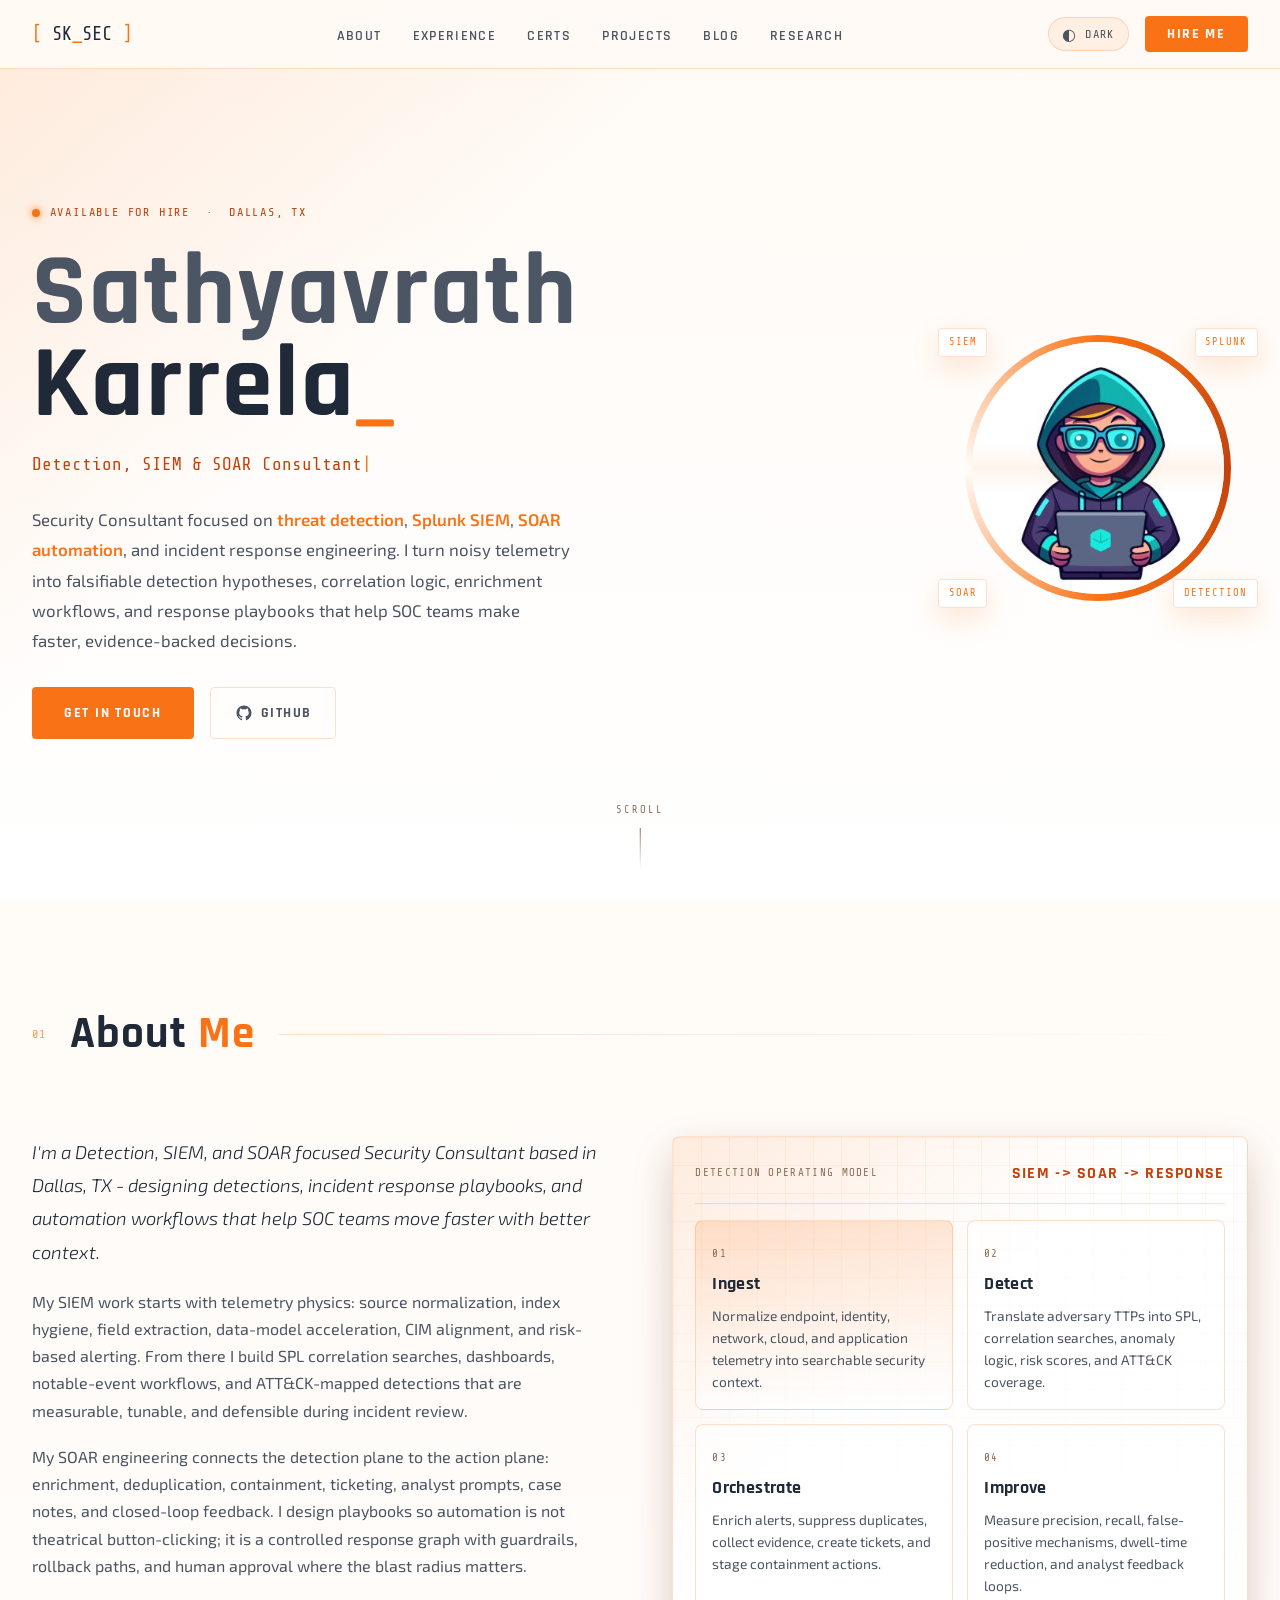
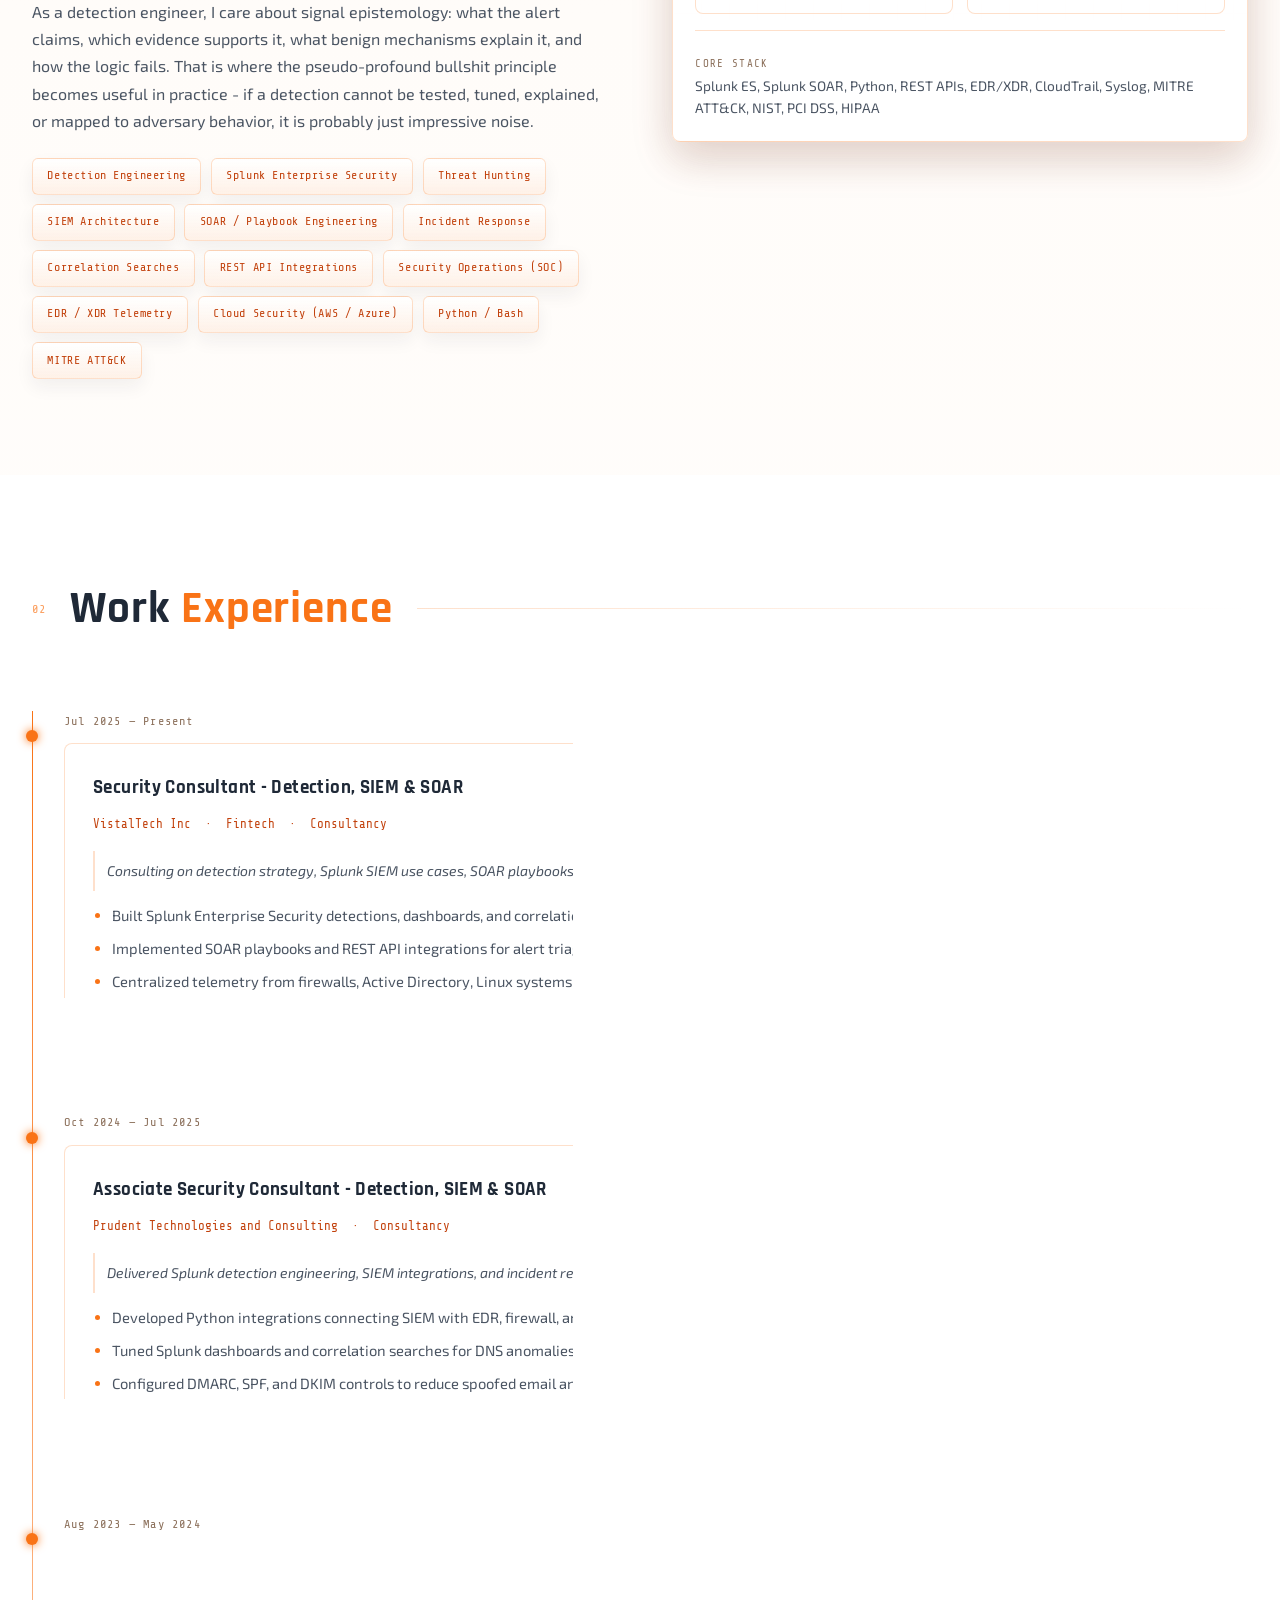
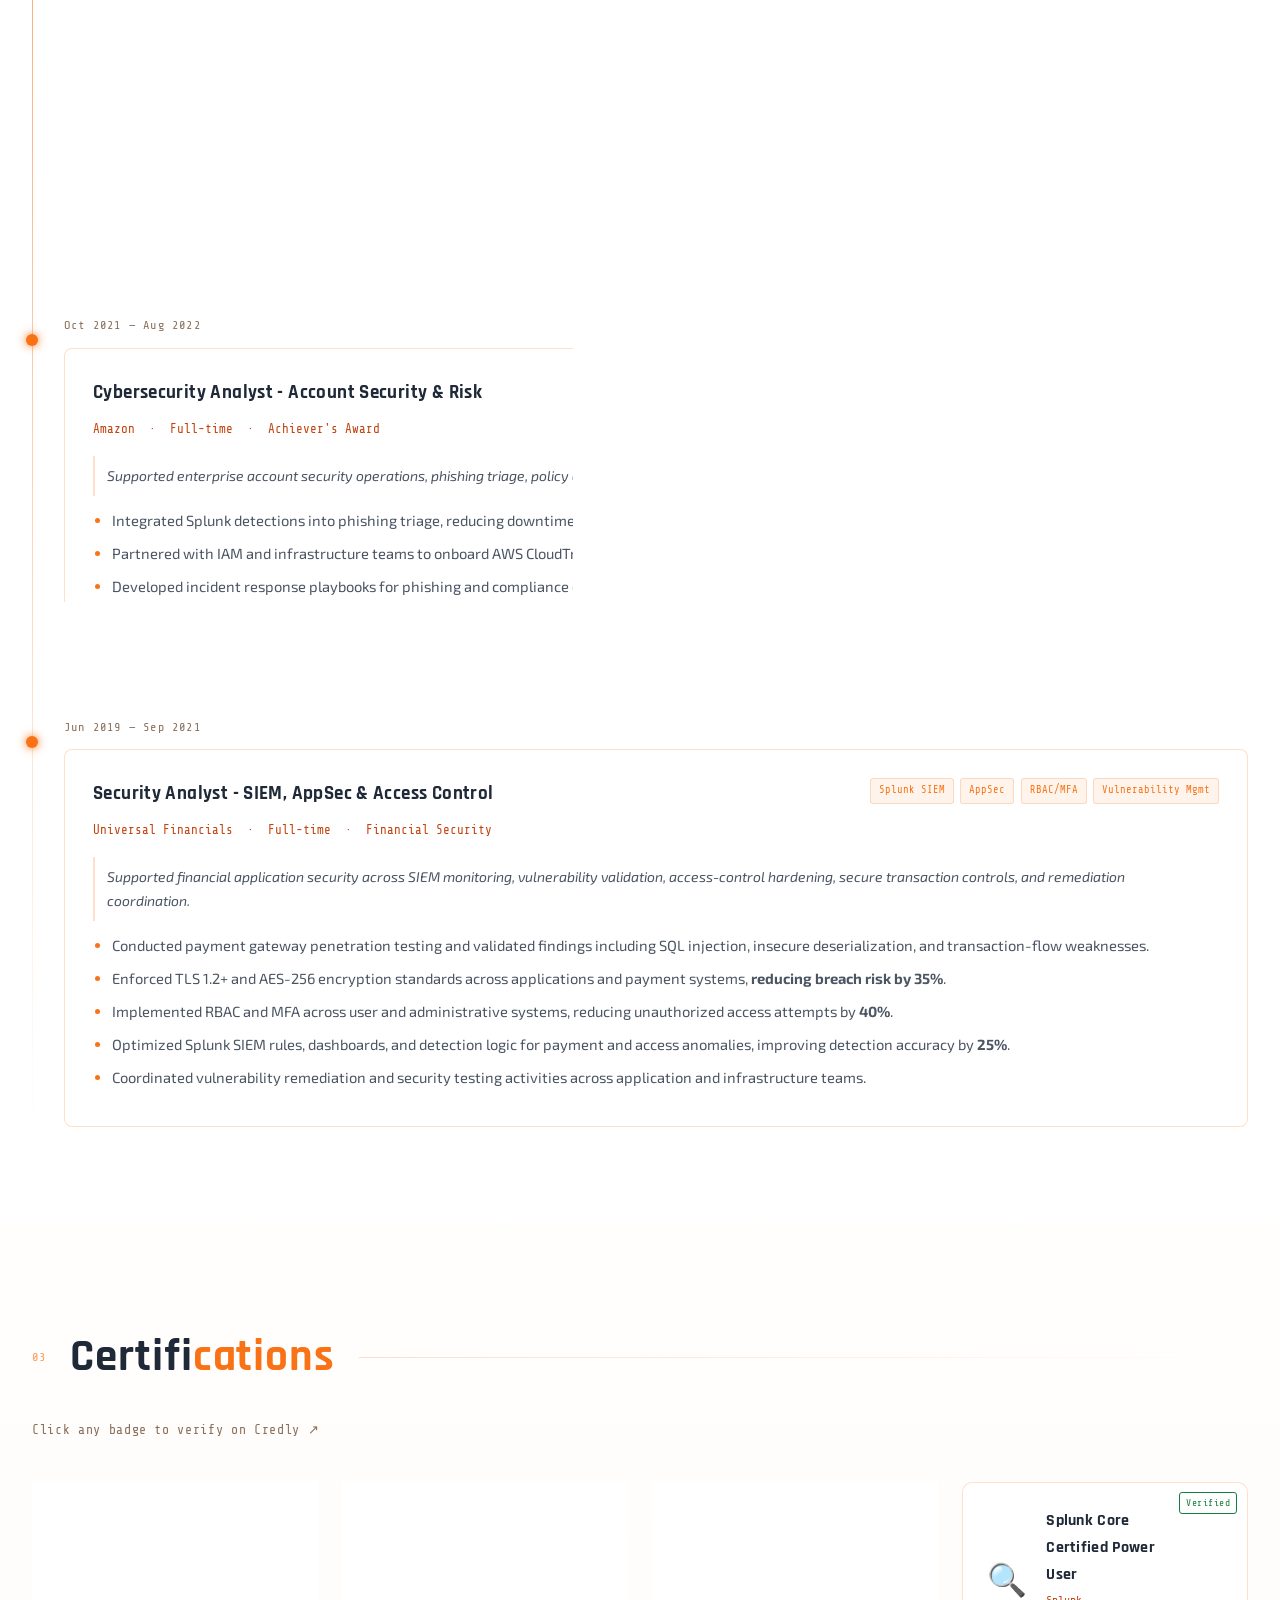
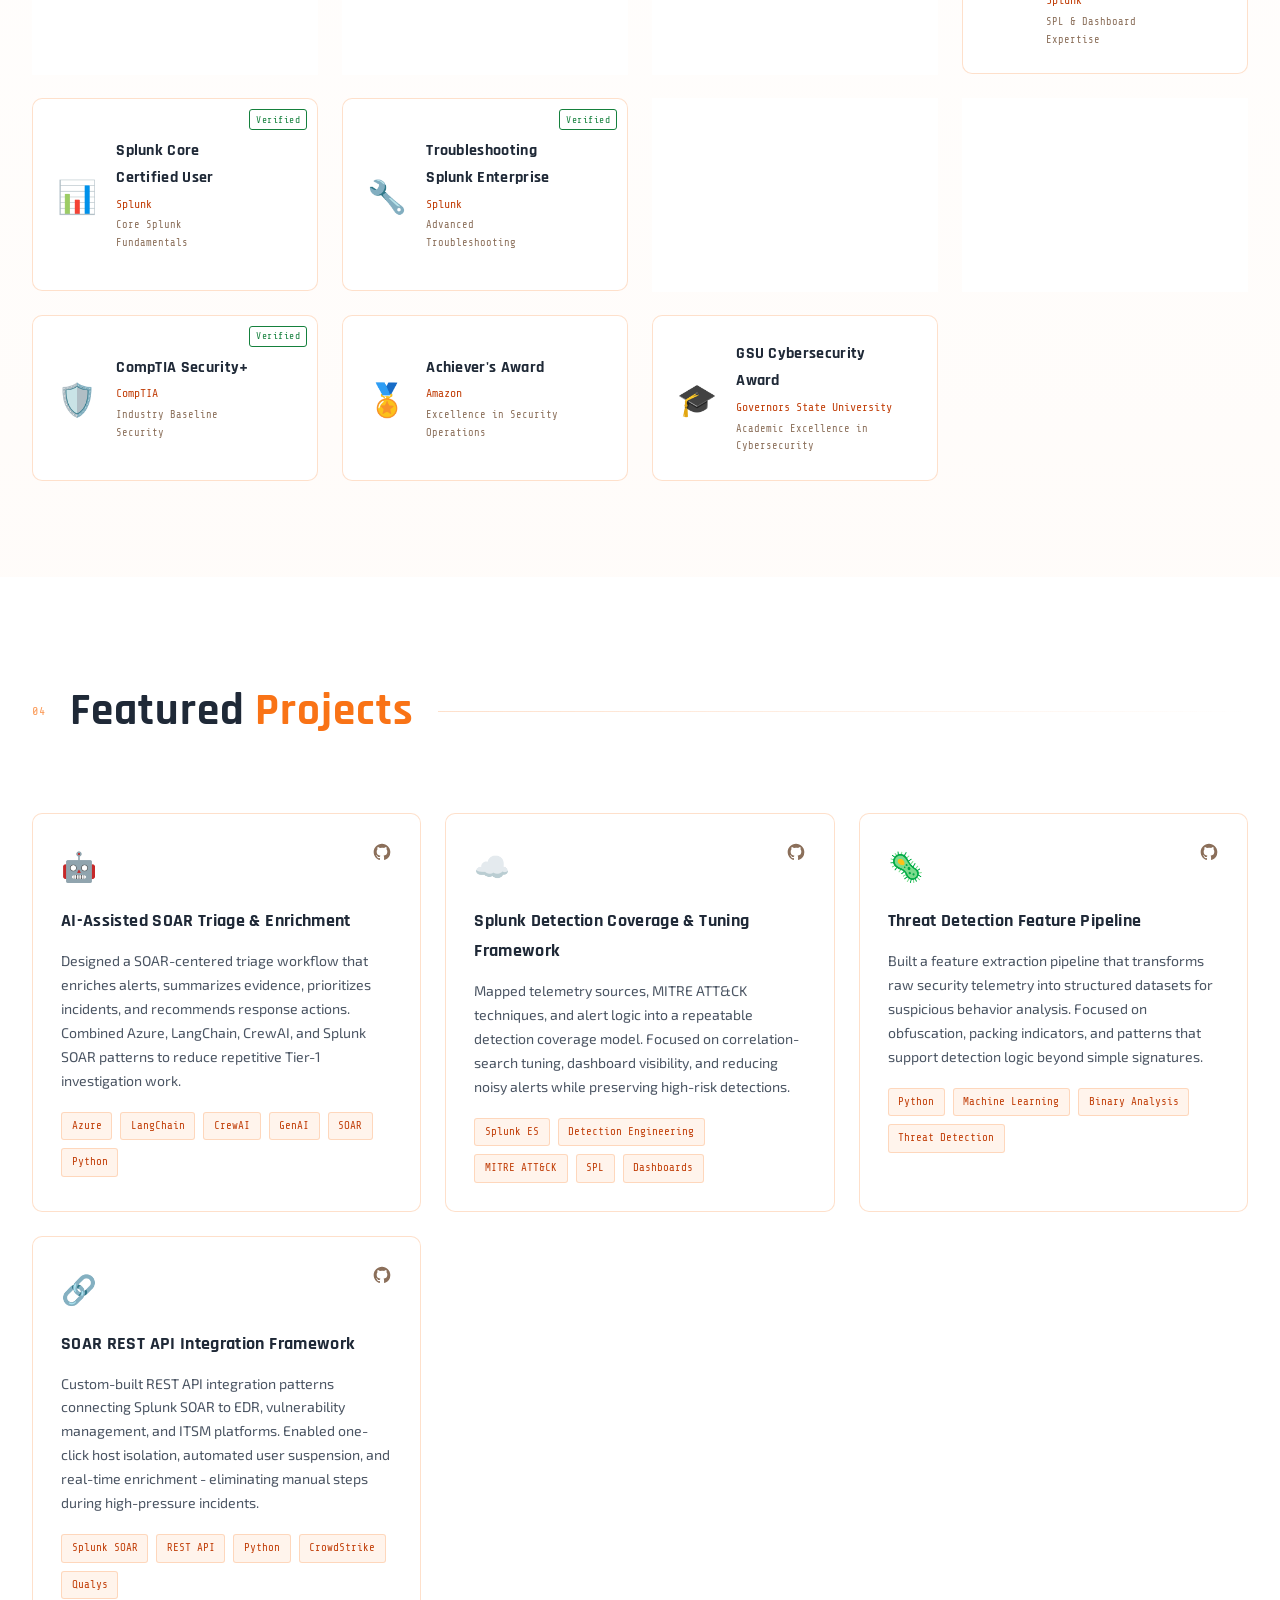
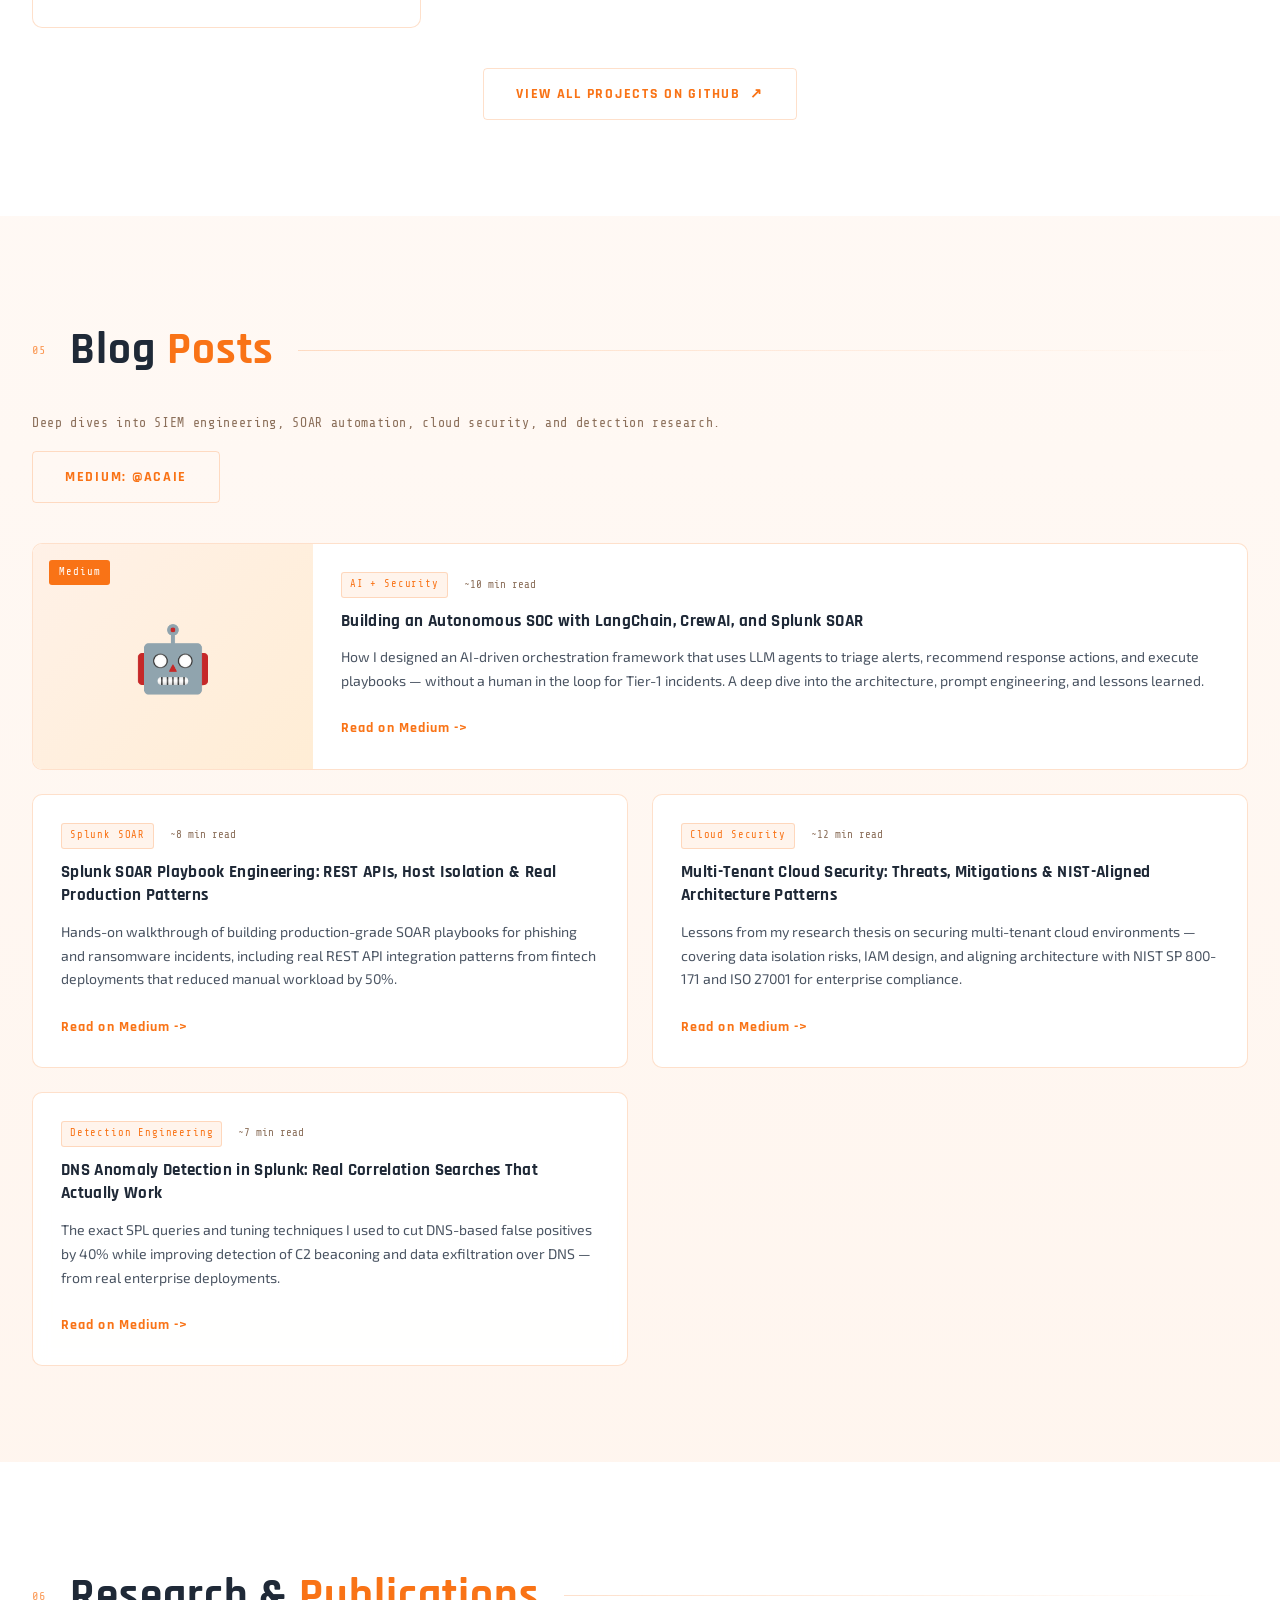
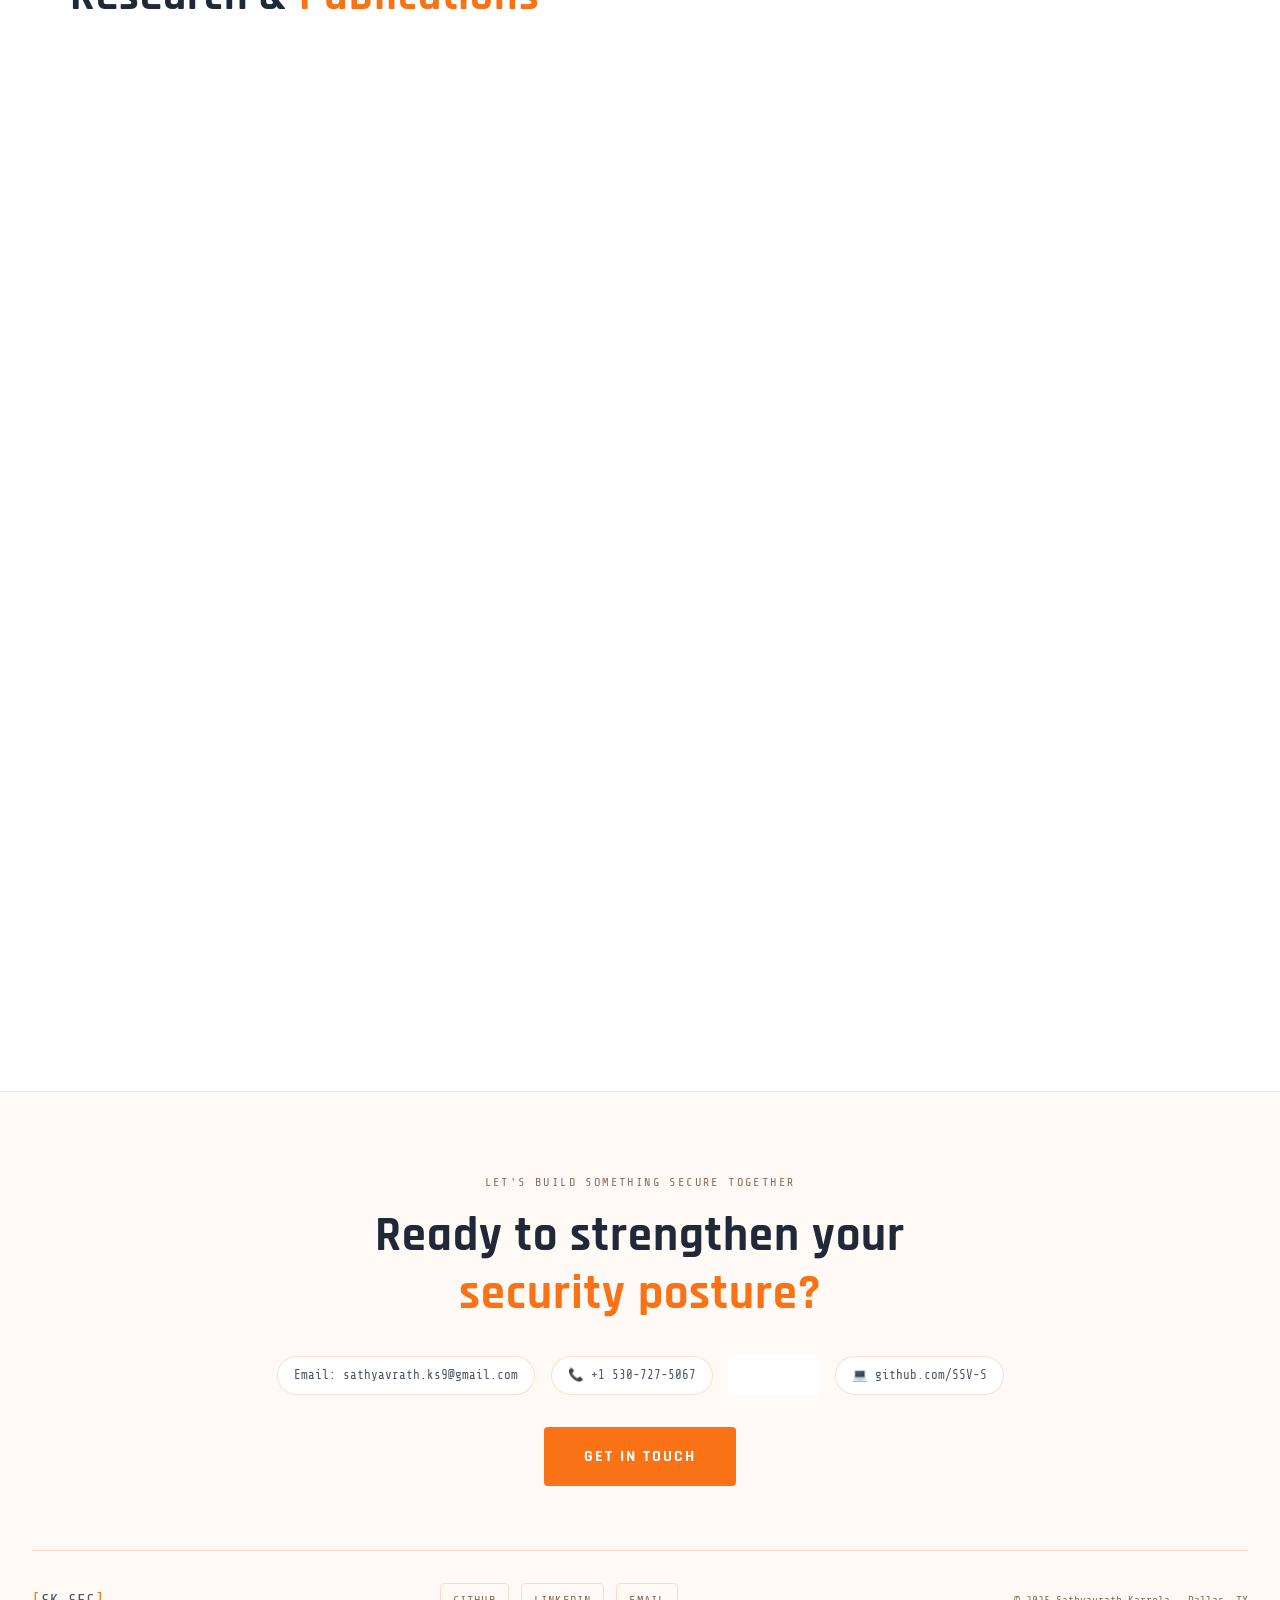
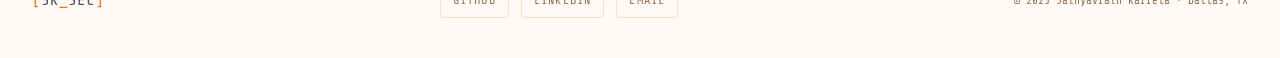
==== commit e438e571: "Initial portfolio release" ====
--- a/index.html
+++ b/index.html
@@ -1,10 +1,10 @@
 <!DOCTYPE html>
-<html lang="en" data-theme="dark">
+<html lang="en" data-theme="light">
 <head>
   <meta charset="UTF-8" />
   <meta name="viewport" content="width=device-width, initial-scale=1.0"/>
-  <title>Sathyavrath Karrela | Cybersecurity Engineer</title>
-  <meta name="description" content="Sathyavrath Karrela – Cybersecurity Engineer specializing in SIEM, SOAR, EDR/XDR, Cloud Security and AI-driven security automation. Dallas, TX."/>
+  <title>Sathyavrath Karrela | Detection, SIEM & SOAR Consultant</title>
+  <meta name="description" content="Sathyavrath Karrela - Security Consultant specializing in detection engineering, Splunk SIEM, SOAR playbooks, incident response, and security operations. Dallas, TX."/>
   <link rel="stylesheet" href="style.css" />
   <link rel="preconnect" href="https://fonts.googleapis.com">
   <link href="https://fonts.googleapis.com/css2?family=Share+Tech+Mono&family=Rajdhani:wght@400;500;600;700&family=Exo+2:ital,wght@0,200;0,300;0,400;0,600;0,700;1,300&display=swap" rel="stylesheet">
@@ -68,34 +68,14 @@
           <span class="typed-wrapper"><span id="typed-text"></span></span>
         </div>
         <p class="hero-desc reveal">
-          Security Engineer with <span class="accent">5+ years</span> defending enterprise environments using
-          <span class="accent">Splunk SIEM/SOAR</span>, <span class="accent">EDR/XDR</span> and
-          <span class="accent">AI-driven automation</span>. Turning adversary TTPs into automated, decisive response.
+          Security Consultant focused on <span class="accent">threat detection</span>,
+          <span class="accent">Splunk SIEM</span>, <span class="accent">SOAR automation</span>,
+          and incident response engineering. I turn noisy telemetry into falsifiable detection
+          hypotheses, correlation logic, enrichment workflows, and response playbooks that help SOC
+          teams make faster, evidence-backed decisions.
         </p>
-        <div class="hero-stats reveal">
-          <div class="stat">
-            <span class="stat-num" data-count="5">0</span><span class="stat-sym">+</span>
-            <span class="stat-label">Years Exp.</span>
-          </div>
-          <div class="stat-divider"></div>
-          <div class="stat">
-            <span class="stat-num" data-count="9">0</span>
-            <span class="stat-label">Splunk Certs</span>
-          </div>
-          <div class="stat-divider"></div>
-          <div class="stat">
-            <span class="stat-num" data-count="50">0</span><span class="stat-sym">%</span>
-            <span class="stat-label">Workload Reduced</span>
-          </div>
-          <div class="stat-divider"></div>
-          <div class="stat">
-            <span class="stat-num" data-count="100">0</span><span class="stat-sym">K+</span>
-            <span class="stat-label">Risk Prevented</span>
-          </div>
-        </div>
         <div class="hero-cta reveal">
-          <a href="mailto:sathyavrath9@gmail.com" class="btn-primary">Get In Touch</a>
-          <a href="CybersecurityEngineer.pdf" class="btn-secondary" download>Download CV</a>
+          <a href="mailto:sathyavrath.ks9@gmail.com" class="btn-primary">Get In Touch</a>
           <a href="https://github.com/SSV-S" target="_blank" class="btn-ghost">
             <svg viewBox="0 0 24 24" fill="currentColor" width="18" height="18"><path d="M12 2C6.477 2 2 6.484 2 12.017c0 4.425 2.865 8.18 6.839 9.504.5.092.682-.217.682-.483 0-.237-.008-.868-.013-1.703-2.782.605-3.369-1.343-3.369-1.343-.454-1.158-1.11-1.466-1.11-1.466-.908-.62.069-.608.069-.608 1.003.07 1.531 1.032 1.531 1.032.892 1.53 2.341 1.088 2.91.832.092-.647.35-1.088.636-1.338-2.22-.253-4.555-1.113-4.555-4.951 0-1.093.39-1.988 1.029-2.688-.103-.253-.446-1.272.098-2.65 0 0 .84-.27 2.75 1.026A9.564 9.564 0 0112 6.844c.85.004 1.705.115 2.504.337 1.909-1.296 2.747-1.027 2.747-1.027.546 1.379.202 2.398.1 2.651.64.7 1.028 1.595 1.028 2.688 0 3.848-2.339 4.695-4.566 4.943.359.309.678.92.678 1.855 0 1.338-.012 2.419-.012 2.747 0 .268.18.58.688.482A10.019 10.019 0 0022 12.017C22 6.484 17.522 2 12 2z"/></svg>
             GitHub
@@ -111,10 +91,10 @@
             </div>
             <div class="hex-scan"></div>
           </div>
-          <div class="photo-badge badge-tl">SPLUNK</div>
-          <div class="photo-badge badge-tr">AWS</div>
+          <div class="photo-badge badge-tl">SIEM</div>
+          <div class="photo-badge badge-tr">SPLUNK</div>
           <div class="photo-badge badge-bl">SOAR</div>
-          <div class="photo-badge badge-br">AI/ML</div>
+          <div class="photo-badge badge-br">DETECTION</div>
         </div>
       </div>
     </div>
@@ -135,66 +115,72 @@
       <div class="about-grid">
         <div class="about-text reveal">
           <p class="about-lead">
-            I'm a Cybersecurity Engineer based in Dallas, TX — building the detection and response systems that stop adversaries before they cause damage.
+            I'm a Detection, SIEM, and SOAR focused Security Consultant based in Dallas, TX - designing detections, incident response playbooks, and automation workflows that help SOC teams move faster with better context.
           </p>
           <p>
-            With 5+ years of hands-on experience, I specialize in <strong>Splunk SIEM/SOAR engineering</strong>,
-            <strong>AI-driven security automation</strong>, and <strong>cloud security</strong> across AWS and Azure.
-            I don't just monitor dashboards — I engineer the pipelines, playbooks, and automations that make SOC teams dramatically more effective.
+            My SIEM work starts with telemetry physics: source normalization, index hygiene, field extraction,
+            data-model acceleration, CIM alignment, and risk-based alerting. From there I build SPL correlation
+            searches, dashboards, notable-event workflows, and ATT&CK-mapped detections that are measurable,
+            tunable, and defensible during incident review.
           </p>
           <p>
-            My work has directly reduced analyst workload by <strong>50%</strong>, prevented <strong>$100K+</strong> in vulnerability exposure,
-            and contributed to enterprise-grade compliance across NIST, PCI DSS, HIPAA, and ISO 27001 frameworks at companies including <strong>Amazon</strong>.
+            My SOAR engineering connects the detection plane to the action plane: enrichment, deduplication,
+            containment, ticketing, analyst prompts, case notes, and closed-loop feedback. I design playbooks
+            so automation is not theatrical button-clicking; it is a controlled response graph with guardrails,
+            rollback paths, and human approval where the blast radius matters.
           </p>
           <p>
-            Currently exploring the intersection of <strong>Generative AI and security orchestration</strong> — building autonomous SOC workflows using LangChain, CrewAI, and RAG architectures.
+            As a detection engineer, I care about signal epistemology: what the alert claims, which evidence
+            supports it, what benign mechanisms explain it, and how the logic fails. That is where the
+            pseudo-profound bullshit principle becomes useful in practice - if a detection cannot be tested,
+            tuned, explained, or mapped to adversary behavior, it is probably just impressive noise.
           </p>
           <div class="skills-grid">
-            <div class="skill-tag">Splunk ES</div>
-            <div class="skill-tag">Splunk SOAR</div>
-            <div class="skill-tag">CrowdStrike Falcon</div>
-            <div class="skill-tag">Cortex XSOAR</div>
-            <div class="skill-tag">Microsoft Defender</div>
-            <div class="skill-tag">AWS Security</div>
-            <div class="skill-tag">Azure Defender</div>
+            <div class="skill-tag">Detection Engineering</div>
+            <div class="skill-tag">Splunk Enterprise Security</div>
+            <div class="skill-tag">Threat Hunting</div>
+            <div class="skill-tag">SIEM Architecture</div>
+            <div class="skill-tag">SOAR / Playbook Engineering</div>
+            <div class="skill-tag">Incident Response</div>
+            <div class="skill-tag">Correlation Searches</div>
+            <div class="skill-tag">REST API Integrations</div>
+            <div class="skill-tag">Security Operations (SOC)</div>
+            <div class="skill-tag">EDR / XDR Telemetry</div>
+            <div class="skill-tag">Cloud Security (AWS / Azure)</div>
             <div class="skill-tag">Python / Bash</div>
-            <div class="skill-tag">LangChain / CrewAI</div>
             <div class="skill-tag">MITRE ATT&CK</div>
-            <div class="skill-tag">Threat Hunting</div>
-            <div class="skill-tag">Qualys / Nessus</div>
-            <div class="skill-tag">Terraform / Ansible</div>
-            <div class="skill-tag">NIST / PCI DSS</div>
-            <div class="skill-tag">HIPAA / SOC2</div>
-            <div class="skill-tag">ELK / Datadog</div>
-          </div>
-        </div>
-        <div class="about-terminal reveal">
-          <div class="terminal-header">
-            <span class="t-dot red"></span>
-            <span class="t-dot yellow"></span>
-            <span class="t-dot green"></span>
-            <span class="t-title">sathyavrath@secops:~$</span>
-          </div>
-          <div class="terminal-body" id="terminal-body">
-            <div class="t-line"><span class="t-prompt">$</span> whoami</div>
-            <div class="t-output">Sathyavrath_Karrela</div>
-            <div class="t-line"><span class="t-prompt">$</span> cat location.txt</div>
-            <div class="t-output">Dallas, TX  |  Open to Remote / Hybrid</div>
-            <div class="t-line"><span class="t-prompt">$</span> cat education.txt</div>
-            <div class="t-output t-accent">► M.S. IT – Cybersecurity, Governors State Univ.</div>
-            <div class="t-output t-accent">► B.E. Engineering, Sreyas Institute, India</div>
-            <div class="t-line"><span class="t-prompt">$</span> cat expertise.txt</div>
-            <div class="t-output t-accent">► Splunk SIEM / SOAR Engineering</div>
-            <div class="t-output t-accent">► AI-Driven SOC Automation (LLM/RAG)</div>
-            <div class="t-output t-accent">► Cloud Security (AWS / Azure / GCP)</div>
-            <div class="t-output t-accent">► Threat Hunting & Detection Engineering</div>
-            <div class="t-line"><span class="t-prompt">$</span> cat contact.txt</div>
-            <div class="t-output t-green">sathyavrath9@gmail.com</div>
-            <div class="t-output t-green">+1 530-727-5067</div>
-            <div class="t-output t-green">github.com/SSV-S</div>
-            <div class="t-line"><span class="t-prompt">$</span> cat status.txt</div>
-            <div class="t-output t-green">■ Actively seeking new opportunities</div>
-            <div class="t-line"><span class="t-prompt">$</span> <span class="blink-cursor">█</span></div>
+          </div>
+        </div>
+        <div class="detection-lab reveal">
+          <div class="lab-header">
+            <span>Detection Operating Model</span>
+            <strong>SIEM -> SOAR -> Response</strong>
+          </div>
+          <div class="lab-flow">
+            <div class="lab-node active">
+              <span>01</span>
+              <h3>Ingest</h3>
+              <p>Normalize endpoint, identity, network, cloud, and application telemetry into searchable security context.</p>
+            </div>
+            <div class="lab-node">
+              <span>02</span>
+              <h3>Detect</h3>
+              <p>Translate adversary TTPs into SPL, correlation searches, anomaly logic, risk scores, and ATT&CK coverage.</p>
+            </div>
+            <div class="lab-node">
+              <span>03</span>
+              <h3>Orchestrate</h3>
+              <p>Enrich alerts, suppress duplicates, collect evidence, create tickets, and stage containment actions.</p>
+            </div>
+            <div class="lab-node">
+              <span>04</span>
+              <h3>Improve</h3>
+              <p>Measure precision, recall, false-positive mechanisms, dwell-time reduction, and analyst feedback loops.</p>
+            </div>
+          </div>
+          <div class="lab-footer">
+            <span>Core Stack</span>
+            <p>Splunk ES, Splunk SOAR, Python, REST APIs, EDR/XDR, CloudTrail, Syslog, MITRE ATT&CK, NIST, PCI DSS, HIPAA</p>
           </div>
         </div>
       </div>
@@ -217,19 +203,19 @@
           <div class="tl-card">
             <div class="tl-top">
               <div>
-                <h3 class="tl-role">Cybersecurity Engineer</h3>
-                <span class="tl-company">VistalTech Inc &nbsp;·&nbsp; Fintech &nbsp;·&nbsp; Full-time</span>
+                <h3 class="tl-role">Security Consultant - Detection, SIEM & SOAR</h3>
+                <span class="tl-company">VistalTech Inc &nbsp;·&nbsp; Fintech &nbsp;·&nbsp; Consultancy</span>
               </div>
               <div class="tl-tags">
-                <span>Splunk ES</span><span>SOAR</span><span>Python</span><span>REST API</span>
-              </div>
-            </div>
-            <p class="tl-desc">Conducting continuous security monitoring and incident response in a fintech environment using SIEM and SOAR solutions to detect threats, investigate alerts, and orchestrate automated response actions.</p>
+                <span>Detection</span><span>Splunk ES</span><span>SOAR</span><span>REST API</span>
+              </div>
+            </div>
+            <p class="tl-desc">Consulting on detection strategy, Splunk SIEM use cases, SOAR playbooks, and incident response automation for fintech environments.</p>
             <ul class="tl-bullets">
-              <li>Managed Splunk Enterprise Security; built dashboards and correlation searches detecting anomalous network and endpoint activity.</li>
-              <li>Centralized log aggregation via Syslog and Splunk forwarders from firewalls, Active Directory, and Linux systems.</li>
-              <li>Implemented Splunk SOAR playbooks to automate incident triage and response, <strong>reducing manual analyst workload by 50%</strong>.</li>
-              <li>Custom-built REST API integrations between SOAR and third-party tools, enabling one-click host isolation and user account suspension.</li>
+              <li>Built Splunk Enterprise Security detections, dashboards, and correlation searches for anomalous endpoint, identity, and network behavior.</li>
+              <li>Implemented SOAR playbooks and REST API integrations for alert triage, enrichment, host isolation, and account suspension workflows.</li>
+              <li>Centralized telemetry from firewalls, Active Directory, Linux systems, and endpoint tools using Syslog and Splunk forwarders.</li>
+              <li>Reduced manual analyst workload by <strong>50%</strong> through automated containment and repeatable response procedures.</li>
             </ul>
           </div>
         </div>
@@ -240,85 +226,19 @@
           <div class="tl-card">
             <div class="tl-top">
               <div>
-                <h3 class="tl-role">Associate Splunk Security Consultant</h3>
-                <span class="tl-company">Prudent Technologies and Consulting &nbsp;·&nbsp; Full-time</span>
+                <h3 class="tl-role">Associate Security Consultant - Detection, SIEM & SOAR</h3>
+                <span class="tl-company">Prudent Technologies and Consulting &nbsp;·&nbsp; Consultancy</span>
               </div>
               <div class="tl-tags">
-                <span>Splunk</span><span>EDR</span><span>Python</span><span>DNS Security</span>
-              </div>
-            </div>
-            <p class="tl-desc">Managed Splunk components and implemented threat detection use cases to enhance enterprise security monitoring across client environments.</p>
+                <span>Splunk</span><span>EDR</span><span>Detection</span><span>IR</span>
+              </div>
+            </div>
+            <p class="tl-desc">Delivered Splunk detection engineering, SIEM integrations, and incident response improvements for client environments.</p>
             <ul class="tl-bullets">
-              <li>Developed Python scripts to integrate SIEM with EDR, Firewall, and Threat Intel platforms via REST APIs.</li>
-              <li>Tuned Splunk dashboards and correlation searches detecting DNS anomalies, <strong>improving incident response time by 30%</strong>.</li>
-              <li>Configured DMARC, SPF, and DKIM policies with DNS security controls reducing spoofed email threats.</li>
-              <li>Performed digital forensics on host and network logs; collaborated with cross-functional teams on remediation strategies.</li>
-            </ul>
-          </div>
-        </div>
-
-        <div class="timeline-item reveal">
-          <div class="tl-dot"></div>
-          <div class="tl-date">Oct 2021 — Aug 2022</div>
-          <div class="tl-card">
-            <div class="tl-top">
-              <div>
-                <h3 class="tl-role">Cybersecurity Analyst – Account Security & Risk</h3>
-                <span class="tl-company">Amazon &nbsp;·&nbsp; Full-time &nbsp;·&nbsp; 🏆 Achiever's Award</span>
-              </div>
-              <div class="tl-tags">
-                <span>Splunk</span><span>AWS CloudTrail</span><span>IAM</span><span>Phishing IR</span>
-              </div>
-            </div>
-            <p class="tl-desc">Supported enterprise account security operations by monitoring account health metrics, enforcing policy compliance, and assisting with remediation and incident response to protect platform integrity.</p>
-            <ul class="tl-bullets">
-              <li>Integrated Splunk detections into phishing triage, <strong>reducing downtime 25% and preventing ~$100K in vulnerability exposure</strong>.</li>
-              <li>Partnered with IAM and infrastructure teams to onboard AWS CloudTrail and retail logs into Splunk, reducing audit effort 20%.</li>
-              <li>Developed Splunk playbooks for phishing and compliance incidents, reducing mean time to resolution 35%.</li>
-              <li>Detected <strong>15+ hidden security threats</strong> via proactive hypothesis-based threat hunting using Splunk SIEM telemetry.</li>
-            </ul>
-          </div>
-        </div>
-
-        <div class="timeline-item reveal">
-          <div class="tl-dot"></div>
-          <div class="tl-date">Dec 2020 — Sep 2021</div>
-          <div class="tl-card">
-            <div class="tl-top">
-              <div>
-                <h3 class="tl-role">Security Analyst</h3>
-                <span class="tl-company">Universal Financials &nbsp;·&nbsp; Full-time</span>
-              </div>
-              <div class="tl-tags">
-                <span>Pen Testing</span><span>Splunk</span><span>RBAC/MFA</span><span>TLS</span>
-              </div>
-            </div>
-            <ul class="tl-bullets">
-              <li>Conducted payment gateway penetration testing; identified SQL injection and insecure deserialization flaws, reducing fraud exposure.</li>
-              <li>Enforced TLS 1.2+ and AES-256 encryption standards across applications and payment systems, <strong>reducing breach risk 35%</strong>.</li>
-              <li>Implemented RBAC and MFA across user accounts and administrative systems, reducing unauthorized access attempts 40%.</li>
-              <li>Optimized Splunk SIEM rules and detection logic, improving security detection accuracy 25%.</li>
-            </ul>
-          </div>
-        </div>
-
-        <div class="timeline-item reveal">
-          <div class="tl-dot"></div>
-          <div class="tl-date">Jun 2019 — Dec 2020</div>
-          <div class="tl-card">
-            <div class="tl-top">
-              <div>
-                <h3 class="tl-role">Security Operations Analyst</h3>
-                <span class="tl-company">CitiusTech &nbsp;·&nbsp; Full-time &nbsp;·&nbsp; Healthcare Security</span>
-              </div>
-              <div class="tl-tags">
-                <span>Qualys</span><span>Nessus</span><span>HIPAA</span><span>SAST/DAST</span>
-              </div>
-            </div>
-            <ul class="tl-bullets">
-              <li>Managed vulnerabilities using Qualys and Nessus across healthcare applications, identifying <strong>100+ high-risk HIPAA/HITRUST issues</strong>.</li>
-              <li>Conducted SAST and DAST testing, remediating 80% of critical findings before production deployment.</li>
-              <li>Strengthened TLS/SSL configurations, key management, and certificate rotation processes meeting compliance standards.</li>
+              <li>Developed Python integrations connecting SIEM with EDR, firewall, and threat intelligence platforms via REST APIs.</li>
+              <li>Tuned Splunk dashboards and correlation searches for DNS anomalies, improving incident response time by <strong>30%</strong>.</li>
+              <li>Configured DMARC, SPF, and DKIM controls to reduce spoofed email and phishing exposure.</li>
+              <li>Performed host and network log forensics and partnered with teams on remediation strategy.</li>
             </ul>
           </div>
         </div>
@@ -330,16 +250,65 @@
             <div class="tl-top">
               <div>
                 <h3 class="tl-role">Graduate Technology Assistant</h3>
-                <span class="tl-company">Governors State University &nbsp;·&nbsp; Part-time &nbsp;·&nbsp; 🎓 GSU Cybersecurity Award</span>
+                <span class="tl-company">Governors State University &nbsp;·&nbsp; Part-time &nbsp;·&nbsp; GSU Cybersecurity Award</span>
               </div>
               <div class="tl-tags">
-                <span>VMware</span><span>PowerShell</span><span>Active Directory</span>
-              </div>
-            </div>
+                <span>VMware</span><span>PowerShell</span><span>Active Directory</span><span>Monitoring</span>
+              </div>
+            </div>
+            <p class="tl-desc">Supported university technology operations while completing graduate cybersecurity research and applied infrastructure work.</p>
             <ul class="tl-bullets">
-              <li>Implemented monitoring across VMware and Windows Server infrastructure, <strong>reducing VM rebuild troubleshooting costs 50%</strong>.</li>
-              <li>Built dashboards and KPI trackers for AD DS and GPO monitoring, cutting audit review time 30%.</li>
-              <li>Developed PowerShell and Bash automation scripts for health checks and onboarding, <strong>saving approximately $10K annually</strong>.</li>
+              <li>Implemented monitoring across VMware and Windows Server infrastructure, reducing VM rebuild troubleshooting costs by <strong>50%</strong>.</li>
+              <li>Built dashboards and KPI trackers for AD DS and GPO monitoring, cutting audit review time by <strong>30%</strong>.</li>
+              <li>Developed PowerShell and Bash automation scripts for health checks and onboarding, saving approximately <strong>$10K annually</strong>.</li>
+              <li>Completed graduate research on cybersecurity for cloud-based systems and multi-tenant cloud risk.</li>
+            </ul>
+          </div>
+        </div>
+
+        <div class="timeline-item reveal">
+          <div class="tl-dot"></div>
+          <div class="tl-date">Oct 2021 — Aug 2022</div>
+          <div class="tl-card">
+            <div class="tl-top">
+              <div>
+                <h3 class="tl-role">Cybersecurity Analyst - Account Security & Risk</h3>
+                <span class="tl-company">Amazon &nbsp;·&nbsp; Full-time &nbsp;·&nbsp; Achiever's Award</span>
+              </div>
+              <div class="tl-tags">
+                <span>Splunk</span><span>AWS CloudTrail</span><span>IAM</span><span>Phishing IR</span>
+              </div>
+            </div>
+            <p class="tl-desc">Supported enterprise account security operations, phishing triage, policy compliance, and risk remediation for high-volume platform environments.</p>
+            <ul class="tl-bullets">
+              <li>Integrated Splunk detections into phishing triage, reducing downtime by <strong>25%</strong> and preventing approximately <strong>$100K</strong> in vulnerability exposure.</li>
+              <li>Partnered with IAM and infrastructure teams to onboard AWS CloudTrail and retail logs into Splunk, reducing audit effort by <strong>20%</strong>.</li>
+              <li>Developed incident response playbooks for phishing and compliance events, reducing mean time to resolution by <strong>35%</strong>.</li>
+              <li>Detected <strong>15+ hidden security threats</strong> through hypothesis-driven threat hunting using Splunk SIEM telemetry.</li>
+            </ul>
+          </div>
+        </div>
+
+        <div class="timeline-item reveal">
+          <div class="tl-dot"></div>
+          <div class="tl-date">Jun 2019 — Sep 2021</div>
+          <div class="tl-card">
+            <div class="tl-top">
+              <div>
+                <h3 class="tl-role">Security Analyst - SIEM, AppSec & Access Control</h3>
+                <span class="tl-company">Universal Financials &nbsp;·&nbsp; Full-time &nbsp;·&nbsp; Financial Security</span>
+              </div>
+              <div class="tl-tags">
+                <span>Splunk SIEM</span><span>AppSec</span><span>RBAC/MFA</span><span>Vulnerability Mgmt</span>
+              </div>
+            </div>
+            <p class="tl-desc">Supported financial application security across SIEM monitoring, vulnerability validation, access-control hardening, secure transaction controls, and remediation coordination.</p>
+            <ul class="tl-bullets">
+              <li>Conducted payment gateway penetration testing and validated findings including SQL injection, insecure deserialization, and transaction-flow weaknesses.</li>
+              <li>Enforced TLS 1.2+ and AES-256 encryption standards across applications and payment systems, <strong>reducing breach risk by 35%</strong>.</li>
+              <li>Implemented RBAC and MFA across user and administrative systems, reducing unauthorized access attempts by <strong>40%</strong>.</li>
+              <li>Optimized Splunk SIEM rules, dashboards, and detection logic for payment and access anomalies, improving detection accuracy by <strong>25%</strong>.</li>
+              <li>Coordinated vulnerability remediation and security testing activities across application and infrastructure teams.</li>
             </ul>
           </div>
         </div>
@@ -510,8 +479,8 @@
               </a>
             </div>
           </div>
-          <h3 class="proj-title">AI-Driven Security Orchestration & Automation</h3>
-          <p class="proj-desc">Designed an AI-driven security orchestration framework within Azure, integrating Generative AI for autonomous threat analysis. Used LangChain and CrewAI agents for alert prioritization, incident response recommendations, and threat intel correlation — reducing Tier-1 manual intervention significantly.</p>
+          <h3 class="proj-title">AI-Assisted SOAR Triage & Enrichment</h3>
+          <p class="proj-desc">Designed a SOAR-centered triage workflow that enriches alerts, summarizes evidence, prioritizes incidents, and recommends response actions. Combined Azure, LangChain, CrewAI, and Splunk SOAR patterns to reduce repetitive Tier-1 investigation work.</p>
           <div class="proj-tags">
             <span>Azure</span><span>LangChain</span><span>CrewAI</span><span>GenAI</span><span>SOAR</span><span>Python</span>
           </div>
@@ -526,10 +495,10 @@
               </a>
             </div>
           </div>
-          <h3 class="proj-title">Cloud Security – Multi-Tenant Architecture Research</h3>
-          <p class="proj-desc">Research thesis analyzing security risks in multi-tenant cloud environments. Designed a secure cloud architecture incorporating encryption, IAM controls, and least-privilege access. Mitigation strategies aligned to NIST SP 800-171 and ISO 27001 frameworks for compliance and cloud governance.</p>
+          <h3 class="proj-title">Splunk Detection Coverage & Tuning Framework</h3>
+          <p class="proj-desc">Mapped telemetry sources, MITRE ATT&CK techniques, and alert logic into a repeatable detection coverage model. Focused on correlation-search tuning, dashboard visibility, and reducing noisy alerts while preserving high-risk detections.</p>
           <div class="proj-tags">
-            <span>Cloud Security</span><span>IAM</span><span>NIST</span><span>ISO 27001</span><span>Architecture</span>
+            <span>Splunk ES</span><span>Detection Engineering</span><span>MITRE ATT&CK</span><span>SPL</span><span>Dashboards</span>
           </div>
         </div>
 
@@ -542,8 +511,8 @@
               </a>
             </div>
           </div>
-          <h3 class="proj-title">Malware Detection System</h3>
-          <p class="proj-desc">Built a feature extraction pipeline converting raw binary telemetry into structured datasets. Implemented techniques to detect obfuscation, packing methods, and suspicious binary behavior used in modern malware. Built classification models improving malware detection accuracy over traditional signature-based approaches.</p>
+          <h3 class="proj-title">Threat Detection Feature Pipeline</h3>
+          <p class="proj-desc">Built a feature extraction pipeline that transforms raw security telemetry into structured datasets for suspicious behavior analysis. Focused on obfuscation, packing indicators, and patterns that support detection logic beyond simple signatures.</p>
           <div class="proj-tags">
             <span>Python</span><span>Machine Learning</span><span>Binary Analysis</span><span>Threat Detection</span>
           </div>
@@ -559,7 +528,7 @@
             </div>
           </div>
           <h3 class="proj-title">SOAR REST API Integration Framework</h3>
-          <p class="proj-desc">Custom-built REST API integration layer connecting Splunk SOAR to CrowdStrike Falcon, Qualys, and ITSM platforms. Enabled one-click host isolation, automated user suspension, and real-time threat intel enrichment — eliminating 4+ manual steps per incident and reducing response time by 50%.</p>
+          <p class="proj-desc">Custom-built REST API integration patterns connecting Splunk SOAR to EDR, vulnerability management, and ITSM platforms. Enabled one-click host isolation, automated user suspension, and real-time enrichment - eliminating manual steps during high-pressure incidents.</p>
           <div class="proj-tags">
             <span>Splunk SOAR</span><span>REST API</span><span>Python</span><span>CrowdStrike</span><span>Qualys</span>
           </div>
@@ -582,13 +551,16 @@
         <h2>Blog <span class="accent">Posts</span></h2>
         <div class="header-line"></div>
       </div>
-      <p class="section-sub reveal">Deep dives into SIEM engineering, AI-powered SOC automation, and real-world threat detection. Coming soon.</p>
+      <p class="section-sub reveal">Deep dives into SIEM engineering, SOAR automation, cloud security, and detection research.</p>
+      <div class="section-link-row reveal">
+        <a href="https://medium.com/@Acaie" target="_blank" rel="noopener" class="btn-secondary">Medium: @Acaie</a>
+      </div>
       <div class="blogs-grid">
 
         <article class="blog-card reveal featured">
           <div class="blog-img-wrap">
             <div class="blog-img-placeholder"><span>🤖</span></div>
-            <span class="blog-featured-tag">Coming Soon</span>
+            <span class="blog-featured-tag">Medium</span>
           </div>
           <div class="blog-content">
             <div class="blog-meta">
@@ -597,7 +569,7 @@
             </div>
             <h3>Building an Autonomous SOC with LangChain, CrewAI, and Splunk SOAR</h3>
             <p>How I designed an AI-driven orchestration framework that uses LLM agents to triage alerts, recommend response actions, and execute playbooks — without a human in the loop for Tier-1 incidents. A deep dive into the architecture, prompt engineering, and lessons learned.</p>
-            <a href="#" class="blog-readmore">Coming Soon →</a>
+            <a href="https://medium.com/@Acaie" target="_blank" rel="noopener" class="blog-readmore">Read on Medium -></a>
           </div>
         </article>
 
@@ -609,7 +581,7 @@
             </div>
             <h3>Splunk SOAR Playbook Engineering: REST APIs, Host Isolation & Real Production Patterns</h3>
             <p>Hands-on walkthrough of building production-grade SOAR playbooks for phishing and ransomware incidents, including real REST API integration patterns from fintech deployments that reduced manual workload by 50%.</p>
-            <a href="#" class="blog-readmore">Coming Soon →</a>
+            <a href="https://medium.com/@Acaie" target="_blank" rel="noopener" class="blog-readmore">Read on Medium -></a>
           </div>
         </article>
 
@@ -621,7 +593,7 @@
             </div>
             <h3>Multi-Tenant Cloud Security: Threats, Mitigations & NIST-Aligned Architecture Patterns</h3>
             <p>Lessons from my research thesis on securing multi-tenant cloud environments — covering data isolation risks, IAM design, and aligning architecture with NIST SP 800-171 and ISO 27001 for enterprise compliance.</p>
-            <a href="#" class="blog-readmore">Coming Soon →</a>
+            <a href="https://medium.com/@Acaie" target="_blank" rel="noopener" class="blog-readmore">Read on Medium -></a>
           </div>
         </article>
 
@@ -633,7 +605,7 @@
             </div>
             <h3>DNS Anomaly Detection in Splunk: Real Correlation Searches That Actually Work</h3>
             <p>The exact SPL queries and tuning techniques I used to cut DNS-based false positives by 40% while improving detection of C2 beaconing and data exfiltration over DNS — from real enterprise deployments.</p>
-            <a href="#" class="blog-readmore">Coming Soon →</a>
+            <a href="https://medium.com/@Acaie" target="_blank" rel="noopener" class="blog-readmore">Read on Medium -></a>
           </div>
         </article>
 
@@ -655,11 +627,11 @@
           <div class="research-year">2024</div>
           <div class="research-body">
             <span class="research-type">Master's Thesis</span>
-            <h3>Security Risks in Multi-Tenant Cloud Environments: Threats, Architecture, and Compliance Frameworks</h3>
-            <p class="research-venue">Governors State University · M.S. Information Technology – Cybersecurity · May 2024</p>
-            <p class="research-abstract">Comprehensive research analyzing security risks inherent to multi-tenant cloud infrastructure — including data isolation failures, access control weaknesses, and shared resource exploitation. Proposed a secure cloud architecture incorporating encryption at rest and in transit, zero-trust IAM controls, and least-privilege access patterns. All mitigation strategies aligned to NIST SP 800-171 and ISO 27001 to strengthen compliance and cloud governance practices.</p>
+            <h3>Cybersecurity for Cloud-Based Systems and Multi-Tenant Cloud Environments</h3>
+            <p class="research-venue">Governors State University · M.S. Information Technology - Cybersecurity · Fall 2023</p>
+            <p class="research-abstract">Research focused on cloud-based systems, shared infrastructure risk, multi-tenant isolation, IAM weakness, encryption strategy, and compliance-aligned cloud governance. The work examines how architectural controls, least-privilege access patterns, and defensible monitoring reduce systemic cloud exposure.</p>
             <div class="research-links">
-              <a href="https://github.com/SSV-S" class="res-link">💻 GitHub</a>
+              <a href="https://opus.govst.edu/theses/148/#:~:text=Cybersecurity%20for%20Cloud%2DBased%20Systems%20and,Fall%202023" target="_blank" rel="noopener" class="res-link">View Thesis</a>
             </div>
           </div>
         </div>
@@ -701,11 +673,12 @@
         <p class="footer-sub">Let's build something secure together</p>
         <h2 class="footer-heading">Ready to strengthen your<br><span class="accent">security posture?</span></h2>
         <div class="footer-contact-chips reveal">
-          <a href="mailto:sathyavrath9@gmail.com" class="contact-chip">✉ sathyavrath9@gmail.com</a>
+          <a href="mailto:sathyavrath.ks9@gmail.com" class="contact-chip">Email: sathyavrath.ks9@gmail.com</a>
           <a href="tel:+15307275067" class="contact-chip">📞 +1 530-727-5067</a>
+          <a href="https://www.linkedin.com/in/sathya-karrela-5524b8201/" target="_blank" class="contact-chip">LinkedIn</a>
           <a href="https://github.com/SSV-S" target="_blank" class="contact-chip">💻 github.com/SSV-S</a>
         </div>
-        <a href="mailto:sathyavrath9@gmail.com" class="btn-primary large">Get In Touch</a>
+        <a href="mailto:sathyavrath.ks9@gmail.com" class="btn-primary large">Get In Touch</a>
       </div>
       <div class="footer-bottom">
         <div class="footer-logo">
@@ -713,8 +686,8 @@
         </div>
         <div class="footer-socials">
           <a href="https://github.com/SSV-S" target="_blank">GitHub</a>
-          <a href="mailto:sathyavrath9@gmail.com">Email</a>
-          <a href="CybersecurityEngineer.pdf" download>Resume</a>
+          <a href="https://www.linkedin.com/in/sathya-karrela-5524b8201/" target="_blank">LinkedIn</a>
+          <a href="mailto:sathyavrath.ks9@gmail.com">Email</a>
         </div>
         <p class="footer-copy">© 2025 Sathyavrath Karrela · Dallas, TX</p>
       </div>
--- a/style.css
+++ b/style.css
@@ -1,57 +1,53 @@
 /* ═══════════════════════════════════════════════════════════════
-   CYBERSECURITY PORTFOLIO — STYLE.CSS
-   Dark: Cyberpunk Terminal | Light: Warm Cream & Ink
+   SECURITY CONSULTANT PORTFOLIO - STYLE.CSS
+   Orange and white Detection / SIEM / SOAR theme
 ═══════════════════════════════════════════════════════════════ */
 
 /* ─── THEME VARIABLES ─── */
 [data-theme="dark"] {
-  --bg:          #050a0e;
-  --bg2:         #080f17;
-  --bg3:         #0d1a27;
-  --bg4:         #0a1520;
-  --neon:        #00ffe7;
-  --neon2:       #00b8ff;
-  --neon3:       #7dff6b;
-  --red:         #ff3c5a;
-  --yellow:      #ffd700;
-  --text:        #c5d8ea;
-  --text2:       #7fa0bc;
-  --muted:       #3a5570;
-  --card-bg:     rgba(10, 22, 38, 0.85);
-  --card-border: rgba(0, 255, 231, 0.12);
-  --nav-bg:      rgba(5, 10, 14, 0.92);
-  --input-bg:    rgba(0,255,231,0.04);
-  --glow:        0 0 20px rgba(0,255,231,0.3);
-  --glow2:       0 0 40px rgba(0,184,255,0.15);
+  --bg:          #18130f;
+  --bg2:         #211812;
+  --bg3:         #2a1d14;
+  --bg4:         #120f0c;
+  --neon:        #f97316;
+  --neon2:       #fb923c;
+  --neon3:       #16a34a;
+  --red:         #dc2626;
+  --yellow:      #f59e0b;
+  --text:        #fff7ed;
+  --text2:       #fed7aa;
+  --muted:       #9a7b65;
+  --card-bg:     rgba(36, 25, 17, 0.9);
+  --card-border: rgba(249, 115, 22, 0.24);
+  --nav-bg:      rgba(24, 19, 15, 0.94);
+  --input-bg:    rgba(249, 115, 22, 0.1);
+  --glow:        0 0 20px rgba(249, 115, 22, 0.28);
+  --glow2:       0 0 40px rgba(251, 146, 60, 0.18);
   --shadow:      0 8px 40px rgba(0,0,0,0.6);
-  --terminal-bg: #010d15;
-  --terminal-border: rgba(0,255,231,0.2);
-  --section-alt: #070d14;
+  --section-alt: #1f1711;
 }
 
 [data-theme="light"] {
-  --bg:          #f5f0e8;
-  --bg2:         #ede8de;
-  --bg3:         #e4ddd2;
-  --bg4:         #f9f5ee;
-  --neon:        #0a7a6e;
-  --neon2:       #0966a8;
-  --neon3:       #3a7a28;
-  --red:         #c0293e;
-  --yellow:      #b8860b;
-  --text:        #1a2430;
-  --text2:       #4a5c6a;
-  --muted:       #8a9aaa;
-  --card-bg:     rgba(255, 252, 246, 0.95);
-  --card-border: rgba(10, 122, 110, 0.2);
-  --nav-bg:      rgba(245, 240, 232, 0.96);
-  --input-bg:    rgba(10,122,110,0.05);
-  --glow:        0 0 20px rgba(10,122,110,0.2);
-  --glow2:       0 4px 24px rgba(10,122,110,0.12);
-  --shadow:      0 8px 40px rgba(0,0,0,0.1);
-  --terminal-bg: #1a2430;
-  --terminal-border: rgba(10,122,110,0.3);
-  --section-alt: #ede8de;
+  --bg:          #fffaf5;
+  --bg2:         #ffffff;
+  --bg3:         #fff1e7;
+  --bg4:         #ffedd5;
+  --neon:        #f97316;
+  --neon2:       #c2410c;
+  --neon3:       #15803d;
+  --red:         #b91c1c;
+  --yellow:      #d97706;
+  --text:        #1f2937;
+  --text2:       #4b5563;
+  --muted:       #8b6f5a;
+  --card-bg:     rgba(255, 255, 255, 0.94);
+  --card-border: rgba(249, 115, 22, 0.22);
+  --nav-bg:      rgba(255, 250, 245, 0.96);
+  --input-bg:    rgba(249, 115, 22, 0.08);
+  --glow:        0 10px 28px rgba(249, 115, 22, 0.18);
+  --glow2:       0 16px 42px rgba(194, 65, 12, 0.12);
+  --shadow:      0 16px 45px rgba(31, 41, 55, 0.12);
+  --section-alt: #ffffff;
 }
 
 /* ─── RESET & BASE ─── */
@@ -59,7 +55,8 @@
 html { scroll-behavior: smooth; font-size: 16px; }
 
 body {
-  background: var(--bg);
+  background:
+    linear-gradient(180deg, var(--bg) 0%, var(--bg2) 42%, var(--bg3) 100%);
   color: var(--text);
   font-family: 'Exo 2', sans-serif;
   line-height: 1.7;
@@ -97,7 +94,7 @@
 }
 #cursor-ring {
   width: 32px; height: 32px;
-  border: 1.5px solid rgba(0,255,231,0.5);
+  border: 1.5px solid rgba(249,115,22,0.5);
   transform: translate(-50%, -50%);
   transition: transform 0.1s, width 0.2s, height 0.2s, border-color 0.2s;
 }
@@ -110,8 +107,8 @@
 ::-webkit-scrollbar-thumb { background: var(--neon); border-radius: 2px; }
 
 /* ─── SELECTION ─── */
-::selection { background: rgba(0,255,231,0.2); color: var(--neon); }
-[data-theme="light"] ::selection { background: rgba(10,122,110,0.15); color: var(--neon); }
+::selection { background: rgba(249,115,22,0.2); color: var(--neon2); }
+[data-theme="light"] ::selection { background: rgba(249,115,22,0.16); color: var(--neon2); }
 
 /* ─── TYPOGRAPHY ─── */
 h1,h2,h3 { font-family: 'Rajdhani', sans-serif; letter-spacing: 0.02em; }
@@ -269,6 +266,9 @@
   padding: 100px 2rem 4rem;
   position: relative;
   z-index: 1;
+  background:
+    linear-gradient(135deg, rgba(249,115,22,0.12), transparent 34%),
+    linear-gradient(180deg, var(--bg) 0%, var(--bg2) 100%);
 }
 .hero-inner {
   max-width: 1280px;
@@ -286,15 +286,15 @@
   font-family: 'Share Tech Mono', monospace;
   font-size: 0.75rem;
   letter-spacing: 0.15em;
-  color: var(--neon3);
+  color: var(--neon2);
   text-transform: uppercase;
   margin-bottom: 1.5rem;
 }
 .tag-dot {
   width: 8px; height: 8px;
-  background: var(--neon3);
+  background: var(--neon);
   border-radius: 50%;
-  box-shadow: 0 0 8px var(--neon3);
+  box-shadow: 0 0 8px var(--neon);
   animation: pulse 2s infinite;
 }
 .hero-name {
@@ -330,31 +330,6 @@
   line-height: 1.8;
 }
 .hero-desc .accent { font-weight: 600; }
-
-.hero-stats {
-  display: flex;
-  align-items: center;
-  gap: 1.5rem;
-  margin-bottom: 2.5rem;
-}
-.stat { display: flex; flex-direction: column; align-items: flex-start; }
-.stat-num {
-  font-family: 'Rajdhani', sans-serif;
-  font-size: 2.2rem;
-  font-weight: 700;
-  color: var(--neon);
-  line-height: 1;
-}
-.stat-sym { font-size: 1.4rem; color: var(--neon2); font-weight: 700; margin-left: 2px; }
-.stat-label {
-  font-family: 'Share Tech Mono', monospace;
-  font-size: 0.7rem;
-  color: var(--muted);
-  letter-spacing: 0.1em;
-  text-transform: uppercase;
-  margin-top: 2px;
-}
-.stat-divider { width: 1px; height: 40px; background: var(--card-border); }
 
 .hero-cta { display: flex; gap: 1rem; flex-wrap: wrap; }
 
@@ -376,7 +351,7 @@
   transition: all 0.25s;
 }
 [data-theme="light"] .btn-primary { color: #fff; }
-.btn-primary:hover { opacity: 0.85; transform: translateY(-2px); box-shadow: 0 8px 30px rgba(0,255,231,0.4); }
+.btn-primary:hover { opacity: 0.9; transform: translateY(-2px); box-shadow: 0 10px 30px rgba(249,115,22,0.3); }
 .btn-primary.large { font-size: 1rem; padding: 1rem 2.5rem; }
 
 .btn-secondary {
@@ -447,7 +422,7 @@
   position: absolute;
   inset: 4px;
   border-radius: 50%;
-  background: linear-gradient(transparent 40%, rgba(0,255,231,0.05) 50%, transparent 60%);
+  background: linear-gradient(transparent 40%, rgba(249,115,22,0.08) 50%, transparent 60%);
   z-index: 3;
   animation: scan 3s ease-in-out infinite;
   pointer-events: none;
@@ -561,59 +536,110 @@
 }
 .skill-tag {
   font-family: 'Share Tech Mono', monospace;
-  font-size: 0.72rem;
+  font-size: 0.74rem;
   color: var(--neon2);
-  background: var(--input-bg);
-  border: 1px solid var(--card-border);
-  padding: 0.3rem 0.85rem;
-  border-radius: 3px;
+  background: linear-gradient(180deg, var(--card-bg), var(--input-bg));
+  border: 1px solid var(--card-border);
+  padding: 0.45rem 0.9rem;
+  border-radius: 6px;
   letter-spacing: 0.05em;
   transition: all 0.2s;
-}
-.skill-tag:hover { border-color: var(--neon); color: var(--neon); box-shadow: var(--glow); }
-
-/* ─── TERMINAL ─── */
-.about-terminal {
-  background: var(--terminal-bg);
-  border: 1px solid var(--terminal-border);
+  box-shadow: 0 8px 18px rgba(31, 41, 55, 0.06);
+}
+.skill-tag:hover { border-color: var(--neon); color: var(--neon); box-shadow: var(--glow); transform: translateY(-2px); }
+
+/* ─── DETECTION LAB ─── */
+.detection-lab {
+  background:
+    linear-gradient(140deg, rgba(249,115,22,0.14), transparent 38%),
+    var(--card-bg);
+  border: 1px solid var(--card-border);
   border-radius: 8px;
+  padding: 1.4rem;
+  box-shadow: var(--glow2), var(--shadow);
+  position: relative;
   overflow: hidden;
-  box-shadow: var(--glow2), var(--shadow);
-}
-.terminal-header {
-  display: flex;
-  align-items: center;
-  gap: 0.5rem;
-  padding: 0.75rem 1rem;
-  background: rgba(0,0,0,0.3);
-  border-bottom: 1px solid var(--terminal-border);
-}
-.t-dot {
-  width: 12px; height: 12px;
-  border-radius: 50%;
-}
-.t-dot.red { background: #ff5f57; }
-.t-dot.yellow { background: #febc2e; }
-.t-dot.green { background: #28c840; }
-.t-title {
-  font-family: 'Share Tech Mono', monospace;
-  font-size: 0.72rem;
+}
+.detection-lab::before {
+  content: '';
+  position: absolute;
+  inset: 0;
+  background-image:
+    linear-gradient(rgba(249,115,22,0.08) 1px, transparent 1px),
+    linear-gradient(90deg, rgba(249,115,22,0.08) 1px, transparent 1px);
+  background-size: 28px 28px;
+  mask-image: linear-gradient(to bottom, black, transparent 82%);
+  pointer-events: none;
+}
+.lab-header,
+.lab-footer,
+.lab-flow {
+  position: relative;
+  z-index: 1;
+}
+.lab-header {
+  display: flex;
+  justify-content: space-between;
+  gap: 1rem;
+  align-items: center;
+  border-bottom: 1px solid var(--card-border);
+  padding-bottom: 1rem;
+  margin-bottom: 1rem;
+}
+.lab-header span,
+.lab-footer span,
+.lab-node span {
+  font-family: 'Share Tech Mono', monospace;
+  font-size: 0.68rem;
+  letter-spacing: 0.12em;
+  text-transform: uppercase;
+  color: var(--muted);
+}
+.lab-header strong {
+  font-family: 'Rajdhani', sans-serif;
+  color: var(--neon2);
+  letter-spacing: 0.08em;
+  text-transform: uppercase;
+  text-align: right;
+}
+.lab-flow {
+  display: grid;
+  grid-template-columns: repeat(2, minmax(0, 1fr));
+  gap: 0.9rem;
+}
+.lab-node {
+  background: rgba(255,255,255,0.58);
+  border: 1px solid var(--card-border);
+  border-radius: 8px;
+  padding: 1rem;
+  min-height: 150px;
+  transition: transform 0.2s, box-shadow 0.2s, border-color 0.2s;
+}
+[data-theme="dark"] .lab-node { background: rgba(18, 15, 12, 0.64); }
+.lab-node:hover {
+  transform: translateY(-3px);
+  border-color: var(--neon);
+  box-shadow: var(--glow);
+}
+.lab-node.active {
+  background: linear-gradient(180deg, rgba(249,115,22,0.16), rgba(255,255,255,0.62));
+}
+.lab-node h3 {
+  color: var(--text);
+  font-size: 1.15rem;
+  margin: 0.25rem 0 0.35rem;
+}
+.lab-node p,
+.lab-footer p {
   color: var(--text2);
-  margin-left: 0.5rem;
-}
-.terminal-body {
-  padding: 1.5rem;
-  font-family: 'Share Tech Mono', monospace;
-  font-size: 0.82rem;
-  line-height: 2;
-  color: #4a8c6f;
-}
-.t-line { color: #6db8a0; }
-.t-prompt { color: var(--neon); margin-right: 0.75rem; }
-.t-output { color: #4a8c6f; padding-left: 1rem; }
-.t-accent { color: var(--neon2); }
-.t-green { color: var(--neon3); }
-.blink-cursor { animation: blink 1s step-end infinite; }
+  font-size: 0.86rem;
+  line-height: 1.6;
+}
+.lab-footer {
+  margin-top: 1rem;
+  padding-top: 1rem;
+  border-top: 1px solid var(--card-border);
+}
 
 /* ═══════════════════════════════ TIMELINE / EXPERIENCE ═══════════════ */
 .timeline { position: relative; padding-left: 2rem; }
@@ -652,7 +678,7 @@
   backdrop-filter: blur(8px);
 }
 .tl-card:hover {
-  border-color: rgba(0,255,231,0.3);
+  border-color: rgba(249,115,22,0.34);
   box-shadow: var(--glow2);
   transform: translateX(4px);
 }
@@ -718,7 +744,7 @@
   backdrop-filter: blur(8px);
 }
 .cert-card:hover {
-  border-color: rgba(0,255,231,0.4);
+  border-color: rgba(249,115,22,0.42);
   transform: translateY(-4px);
   box-shadow: var(--glow), var(--shadow);
 }
@@ -726,7 +752,7 @@
 .cert-glow {
   position: absolute;
   inset: 0;
-  background: radial-gradient(ellipse at top left, rgba(0,255,231,0.06), transparent 60%);
+  background: radial-gradient(ellipse at top left, rgba(249,115,22,0.1), transparent 60%);
   opacity: 0;
   transition: opacity 0.3s;
   pointer-events: none;
@@ -798,7 +824,7 @@
   transform: scaleX(0);
   transition: transform 0.35s;
 }
-.project-card:hover { border-color: rgba(0,255,231,0.3); transform: translateY(-4px); box-shadow: var(--glow2), var(--shadow); }
+.project-card:hover { border-color: rgba(249,115,22,0.34); transform: translateY(-4px); box-shadow: var(--glow2), var(--shadow); }
 .project-card:hover::before { transform: scaleX(1); }
 
 .proj-top { display: flex; justify-content: space-between; align-items: flex-start; margin-bottom: 1rem; }
@@ -838,7 +864,7 @@
   transition: all 0.3s;
   backdrop-filter: blur(8px);
 }
-.blog-card:hover { border-color: rgba(0,255,231,0.3); transform: translateY(-3px); box-shadow: var(--glow2), var(--shadow); }
+.blog-card:hover { border-color: rgba(249,115,22,0.34); transform: translateY(-3px); box-shadow: var(--glow2), var(--shadow); }
 
 .blog-card.featured { grid-column: span 2; display: grid; grid-template-columns: 280px 1fr; }
 .blog-img-wrap { position: relative; overflow: hidden; }
@@ -911,7 +937,7 @@
   backdrop-filter: blur(8px);
   align-items: start;
 }
-.research-card:hover { border-color: rgba(0,255,231,0.3); box-shadow: var(--glow2); }
+.research-card:hover { border-color: rgba(249,115,22,0.34); box-shadow: var(--glow2); }
 .research-year {
   font-family: 'Rajdhani', sans-serif;
   font-size: 2rem;
@@ -1028,6 +1054,7 @@
   .photo-frame { width: 220px; height: 220px; }
   .photo-hex { width: 190px; height: 190px; }
   .about-grid { grid-template-columns: 1fr; }
+  .lab-flow { grid-template-columns: 1fr; }
   .blogs-grid { grid-template-columns: 1fr; }
   .blog-card.featured { grid-column: span 1; grid-template-columns: 1fr; }
   .blog-img-wrap { min-height: 160px; }
@@ -1038,7 +1065,6 @@
   .nav-links { display: none; }
   .nav-cta { display: none; }
   .hamburger { display: flex; }
-  .hero-stats { gap: 1rem; }
   .tl-top { flex-direction: column; }
   .projects-grid { grid-template-columns: 1fr; }
   .certs-grid { grid-template-columns: 1fr; }
@@ -1056,6 +1082,11 @@
   color: var(--muted);
   letter-spacing: 0.05em;
   margin-top: -2.5rem;
+  margin-bottom: 2.5rem;
+}
+
+.section-link-row {
+  margin-top: -1.5rem;
   margin-bottom: 2.5rem;
 }
 
